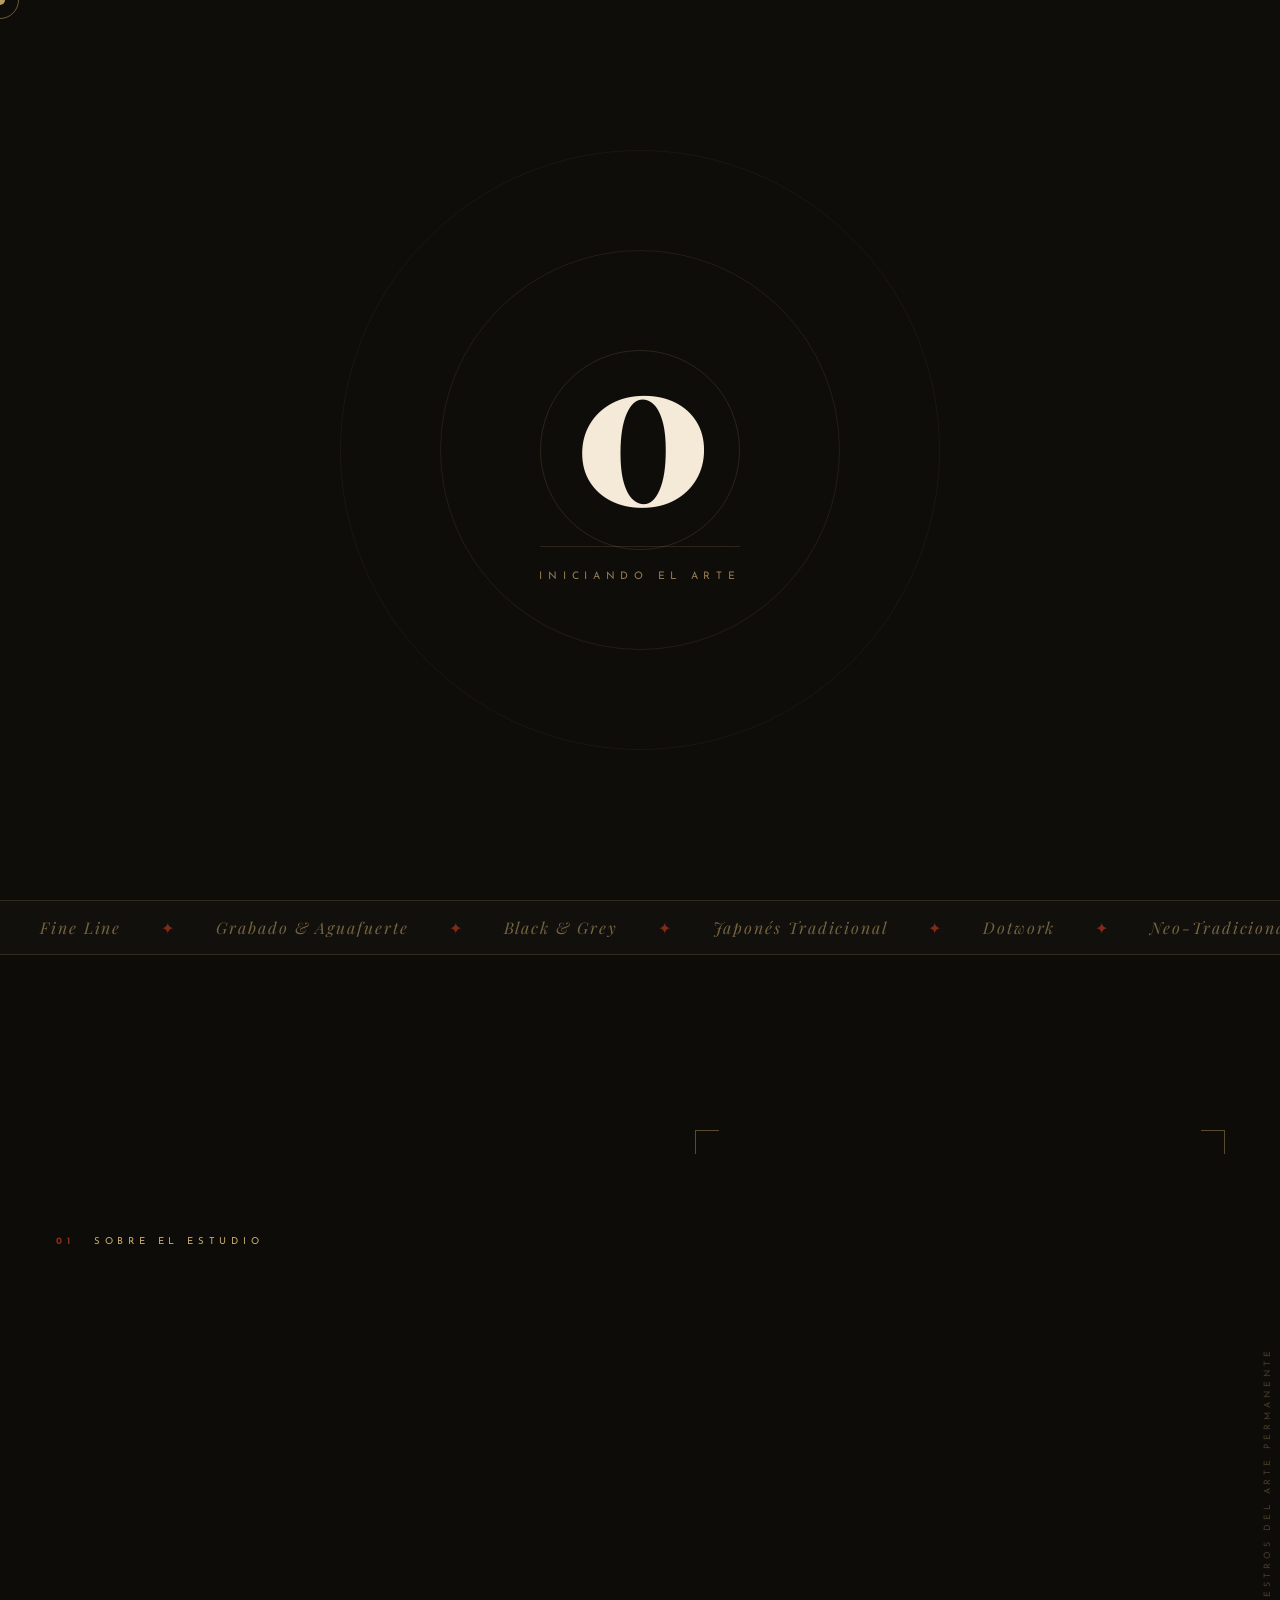
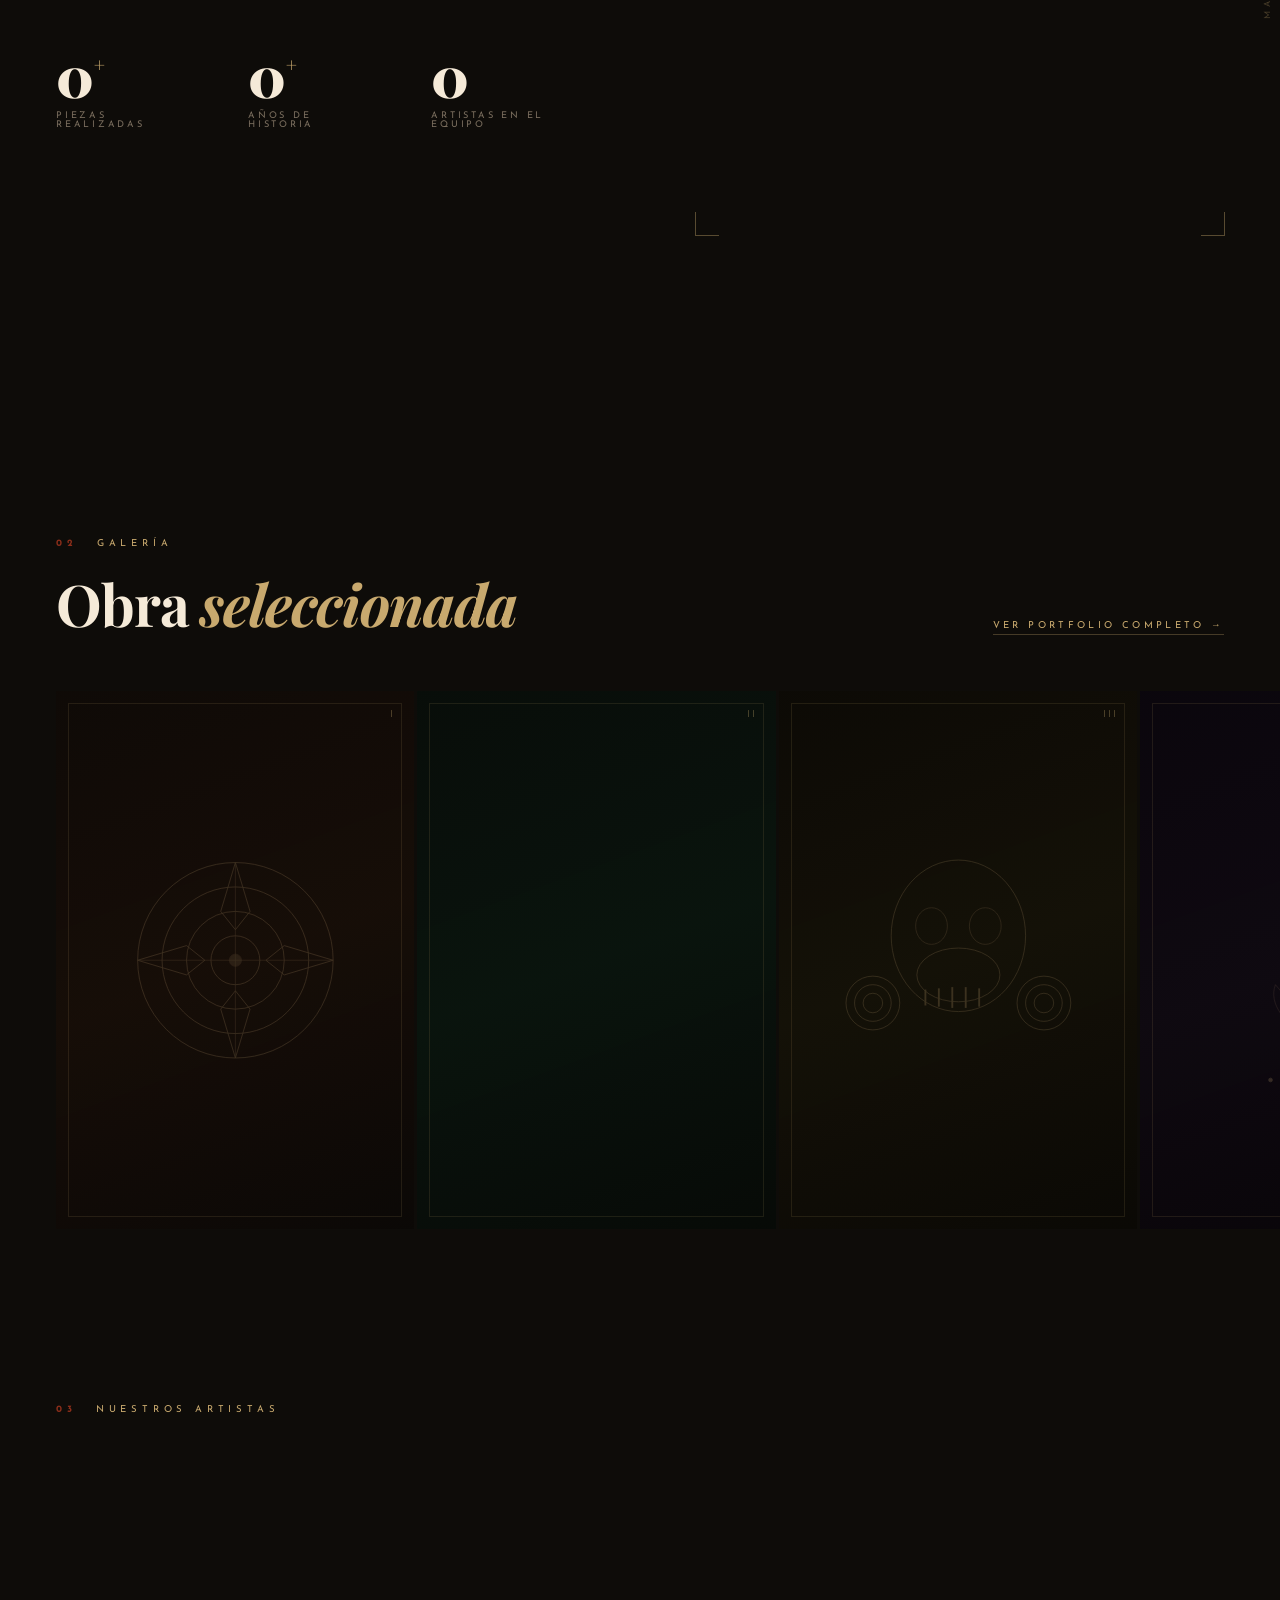
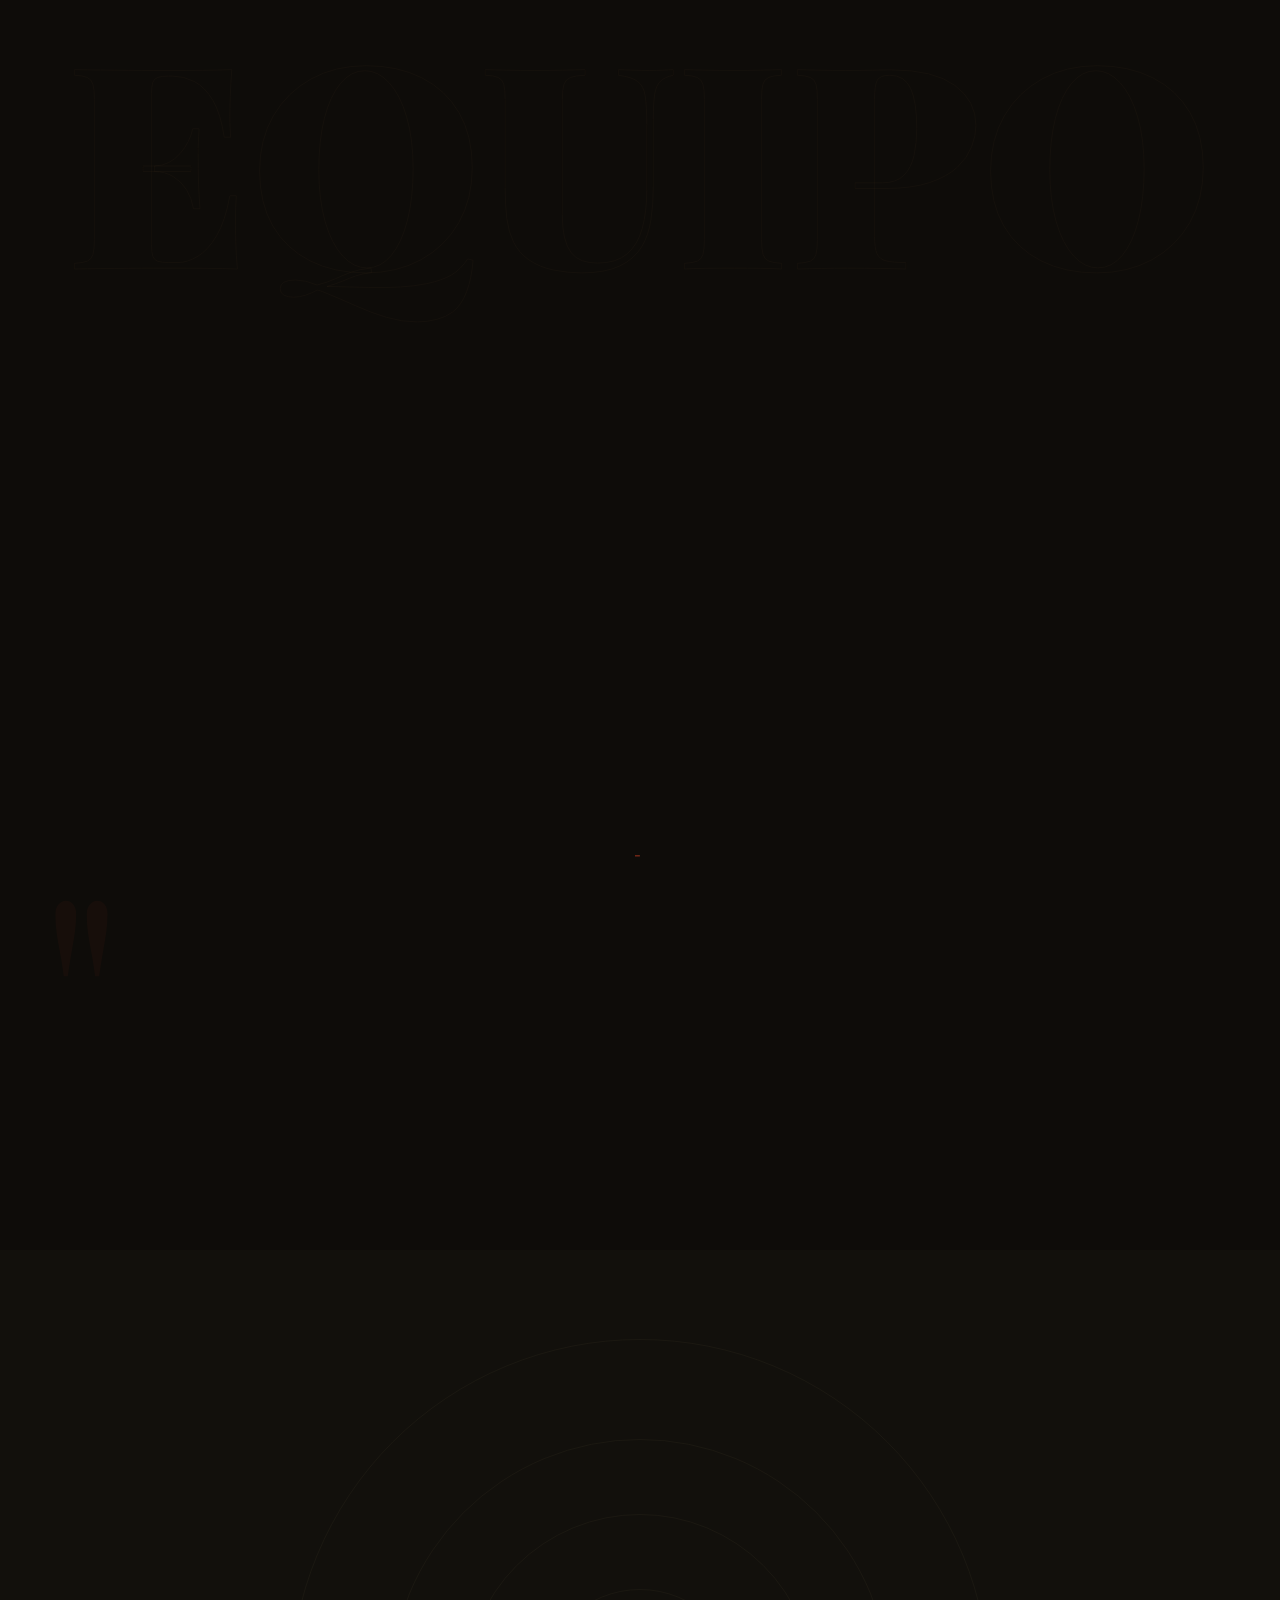
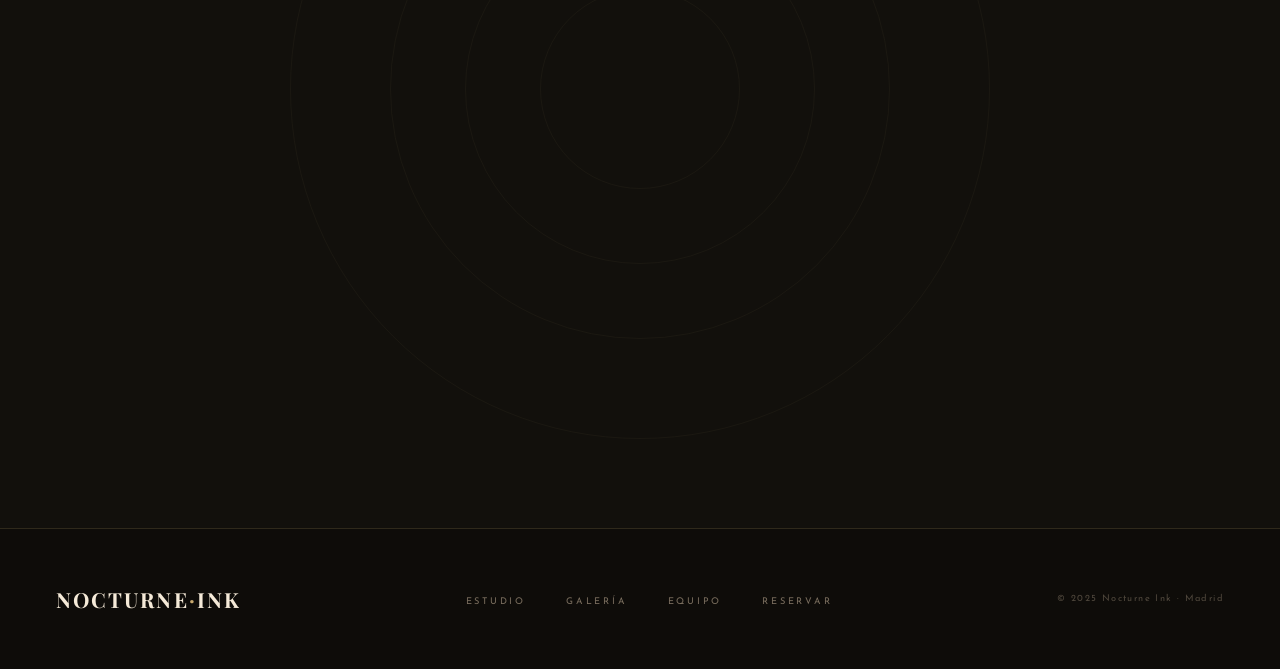
==== index.html @ 4983b2f2 "feat: tattoo studio landing page — vertical scroll, mobile app mode - Full-screen hero with parallax" ====
<!DOCTYPE html>
<html lang="es">
<head>
<meta charset="UTF-8">
<meta name="viewport" content="width=device-width, initial-scale=1.0, viewport-fit=cover">
<meta name="mobile-web-app-capable" content="yes">
<meta name="apple-mobile-web-app-capable" content="yes">
<meta name="apple-mobile-web-app-status-bar-style" content="black-translucent">
<meta name="theme-color" content="#0e0c09">
<title>NOCTURNE INK — Estudio de Tatuaje</title>
<link rel="preconnect" href="https://fonts.googleapis.com">
<link rel="preconnect" href="https://fonts.gstatic.com" crossorigin>
<link href="https://fonts.googleapis.com/css2?family=Playfair+Display:ital,wght@0,400;0,700;0,900;1,400;1,700&family=Old+Standard+TT:ital,wght@0,400;0,700;1,400&family=Josefin+Sans:wght@100;300;400&display=swap" rel="stylesheet">

<style>
:root {
  --ink:   #0e0c09;
  --aged:  #f5ead8;
  --sepia: #c8a96e;
  --rust:  #8b2e1a;
  --dark:  #1c1711;
  --dim:   #7a6e5e;
  --line:  rgba(200,169,110,.18);
  --hi:    rgba(200,169,110,.45);
}

*, *::before, *::after { margin:0; padding:0; box-sizing:border-box; }
html { scroll-behavior: smooth; }

body {
  background: var(--ink);
  color: var(--aged);
  font-family: 'Old Standard TT', serif;
  overflow-x: hidden;
  cursor: none;
}

/* ── GRAIN ── */
body::after {
  content:''; position:fixed; inset:0;
  background-image:url("data:image/svg+xml,%3Csvg viewBox='0 0 512 512' xmlns='http://www.w3.org/2000/svg'%3E%3Cfilter id='g'%3E%3CfeTurbulence type='fractalNoise' baseFrequency='0.75' numOctaves='4' stitchTiles='stitch'/%3E%3CfeColorMatrix type='saturate' values='0'/%3E%3C/filter%3E%3Crect width='100%25' height='100%25' filter='url(%23g)' opacity='1'/%3E%3C/svg%3E");
  opacity:.045; pointer-events:none; z-index:9500; mix-blend-mode:overlay;
}

/* ── CURSOR ── */
#cur {
  position:fixed; width:10px; height:10px; border-radius:50%;
  background:var(--sepia); pointer-events:none; z-index:9999;
  transform:translate(-50%,-50%); mix-blend-mode:difference;
}
#cur-ring {
  position:fixed; width:38px; height:38px;
  border:1px solid rgba(200,169,110,.5); border-radius:50%;
  pointer-events:none; z-index:9998; transform:translate(-50%,-50%);
}

/* ── LOADER ── */
#loader {
  position:fixed; inset:0; z-index:8000; background:var(--ink);
  display:flex; flex-direction:column; align-items:center; justify-content:center; gap:1.5rem;
}
.ld-ornament {
  position:absolute; border-radius:50%; border:1px solid rgba(200,169,110,.06);
  top:50%; left:50%; transform:translate(-50%,-50%);
}
.ld-ornament:nth-child(1){ width:600px; height:600px; }
.ld-ornament:nth-child(2){ width:400px; height:400px; border-color:rgba(200,169,110,.1); }
.ld-ornament:nth-child(3){ width:200px; height:200px; border-color:rgba(200,169,110,.15); }
.ld-num {
  font-family:'Playfair Display',serif;
  font-size:clamp(6rem,16vw,13rem); font-weight:900; color:var(--aged);
  line-height:1; position:relative; z-index:2; letter-spacing:-.03em;
}
.ld-bar-wrap { width:200px; height:1px; background:rgba(200,169,110,.15); position:relative; overflow:hidden; }
.ld-bar { position:absolute; left:0; top:0; height:100%; width:0; background:var(--sepia); }
.ld-label {
  font-family:'Josefin Sans',sans-serif; font-size:.65rem;
  letter-spacing:.55em; text-transform:uppercase; color:var(--sepia); opacity:.7;
}

/* ── TOP NAV ── */
nav {
  position:fixed; top:0; left:0; right:0; z-index:700;
  padding:2rem 3.5rem;
  display:flex; align-items:center; justify-content:space-between;
  opacity:0;
  transition: background .4s, backdrop-filter .4s;
}
nav.scrolled {
  background: rgba(10,8,6,.85);
  backdrop-filter: blur(20px);
  -webkit-backdrop-filter: blur(20px);
}
nav::after {
  content:''; position:absolute; bottom:0; left:3.5rem; right:3.5rem;
  height:1px; background:var(--line);
}
.nav-logo {
  font-family:'Playfair Display',serif; font-size:1.2rem; font-weight:700;
  letter-spacing:.18em; color:var(--aged); text-decoration:none; cursor:none;
}
.nav-logo span { color:var(--sepia); }
.nav-links { display:flex; gap:3rem; list-style:none; }
.nav-links a {
  font-family:'Josefin Sans',sans-serif; font-size:.62rem; letter-spacing:.38em;
  text-transform:uppercase; color:var(--aged); text-decoration:none; opacity:.55;
  transition:opacity .3s; position:relative; cursor:none;
}
.nav-links a::after {
  content:''; position:absolute; bottom:-4px; left:0; width:0; height:1px;
  background:var(--sepia); transition:width .35s cubic-bezier(.19,1,.22,1);
}
.nav-links a:hover { opacity:1; }
.nav-links a:hover::after { width:100%; }
.nav-book {
  font-family:'Josefin Sans',sans-serif; font-size:.62rem; letter-spacing:.3em;
  text-transform:uppercase; padding:.6rem 1.6rem; border:1px solid var(--hi);
  color:var(--aged); text-decoration:none; transition:background .3s, color .3s; cursor:none;
}
.nav-book:hover { background:var(--sepia); color:var(--ink); }

/* ── HERO ── */
#hero {
  height:100vh; min-height:680px;
  display:flex; flex-direction:column; justify-content:flex-end;
  padding:0 3.5rem 5rem;
  position:relative; overflow:hidden;
}
.hero-photo {
  position:absolute; inset:0; width:100%; height:100%;
  object-fit:cover; object-position:center;
  filter:grayscale(50%) brightness(.38) sepia(20%);
  z-index:0;
  transform:scale(1.08);
}
.hero-vignette {
  position:absolute; inset:0; z-index:1;
  background:radial-gradient(ellipse 90% 90% at 50% 50%, transparent 20%, rgba(14,12,9,.88) 100%);
}
.hero-engraving {
  position:absolute; right:0; top:0; width:62vw; height:100%;
  opacity:0; transform-origin:center; z-index:2;
}
.hero-badge-row {
  position:absolute; top:2.5rem; right:3.5rem;
  display:flex; gap:1rem; align-items:center; opacity:0; z-index:3;
}
.hb {
  font-family:'Josefin Sans',sans-serif; font-size:.55rem; letter-spacing:.3em;
  text-transform:uppercase; color:var(--sepia); padding:.5rem 1rem; border:1px solid var(--line);
}
.hero-content { position:relative; z-index:3; }
.hero-eyebrow {
  font-family:'Josefin Sans',sans-serif; font-size:.62rem; letter-spacing:.55em;
  text-transform:uppercase; color:var(--sepia); margin-bottom:1.8rem;
  display:flex; align-items:center; gap:1.5rem; opacity:0;
}
.hero-eyebrow::before { content:''; width:50px; height:1px; background:var(--sepia); flex-shrink:0; }
.hero-title {
  font-family:'Playfair Display',serif;
  font-size:clamp(4.5rem,13vw,14rem); font-weight:900;
  line-height:.88; letter-spacing:-.025em; overflow:hidden;
}
.hero-title .tline { overflow:hidden; display:block; }
.hero-title .tword { display:inline-block; transform:translateY(115%); }
.hero-title em { font-style:italic; color:transparent; -webkit-text-stroke:1.5px var(--sepia); }
.hero-footer {
  margin-top:2.5rem; display:flex; align-items:flex-end;
  justify-content:space-between; opacity:0;
}
.hero-desc {
  font-size:clamp(.85rem,1.1vw,.95rem); line-height:1.85;
  color:var(--dim); max-width:400px; font-style:italic;
}
.hero-year {
  font-family:'Playfair Display',serif; font-size:clamp(5rem,8vw,8rem); font-weight:900;
  color:transparent; -webkit-text-stroke:1px rgba(200,169,110,.12); line-height:1;
}
.hero-scroll {
  display:flex; flex-direction:column; align-items:center; gap:.7rem;
  font-family:'Josefin Sans',sans-serif; font-size:.55rem; letter-spacing:.4em;
  text-transform:uppercase; color:var(--sepia); opacity:.6;
}
.scroll-needle {
  width:1px; height:55px;
  background:linear-gradient(to bottom, var(--sepia), transparent);
  animation:needle 2.5s ease-in-out infinite;
}
@keyframes needle { 0%,100%{opacity:.6;transform:scaleY(1)} 50%{opacity:.2;transform:scaleY(.4)} }

/* ── MARQUEE ── */
.marquee-wrap {
  overflow:hidden; border-top:1px solid var(--line); border-bottom:1px solid var(--line);
  padding:1rem 0; background:#12100c;
}
.marquee-track {
  display:flex; white-space:nowrap; width:max-content;
  animation:mq 30s linear infinite;
}
.marquee-track span {
  font-family:'Playfair Display',serif; font-size:1rem; font-style:italic;
  letter-spacing:.12em; padding:0 2.5rem; color:var(--sepia); opacity:.55;
}
.marquee-track .dot { color:var(--rust); opacity:.9; font-style:normal; padding:0; }
@keyframes mq { from{transform:translateX(0)} to{transform:translateX(-50%)} }

/* ── SECTION COMMONS ── */
.s-tag {
  font-family:'Josefin Sans',sans-serif; font-size:.6rem; letter-spacing:.5em;
  text-transform:uppercase; color:var(--sepia); margin-bottom:1.5rem;
  display:flex; align-items:center; gap:1.2rem;
}
.s-tag::before { content:attr(data-n); color:var(--rust); font-weight:700; }
.s-heading {
  font-family:'Playfair Display',serif;
  font-size:clamp(2.2rem,4.5vw,4rem); font-weight:700; line-height:1.1; letter-spacing:-.02em;
}
.s-heading em { font-style:italic; color:var(--sepia); }

/* ── ABOUT ── */
#about {
  padding:11rem 3.5rem;
  display:grid; grid-template-columns:1fr 1fr; gap:7rem; align-items:center;
  max-width:1380px; margin:0 auto;
}
.about-body { font-size:.95rem; line-height:2; color:var(--dim); margin-bottom:2rem; }
.stats-row { display:flex; gap:4rem; margin-top:3rem; }
.stat-n {
  font-family:'Playfair Display',serif; font-size:3.5rem; font-weight:900; line-height:1; color:var(--aged);
}
.stat-n sup { font-size:1.2rem; color:var(--sepia); vertical-align:top; margin-top:.5rem; display:inline-block; }
.stat-l {
  font-family:'Josefin Sans',sans-serif; font-size:.58rem; letter-spacing:.3em;
  text-transform:uppercase; color:var(--dim); margin-top:.5rem;
}
.about-img-col { position:relative; }
.about-frame {
  aspect-ratio:3/4; border:1px solid var(--line);
  position:relative; overflow:hidden; clip-path:inset(100% 0 0 0);
}
.about-frame-photo {
  position:absolute; inset:0; width:100%; height:100%;
  object-fit:cover; object-position:center top;
  filter:grayscale(25%) sepia(15%) brightness(.65); z-index:0;
}
.about-frame-inner {
  width:100%; height:100%;
  background:rgba(14,12,9,.32);
  display:flex; align-items:center; justify-content:center;
  transform:scale(1.15); position:relative; z-index:1;
}
.about-frame-inner svg { opacity:.48; }
.about-corner { position:absolute; width:24px; height:24px; border-color:var(--sepia); border-style:solid; opacity:.4; }
.about-corner.tl{top:-1px;left:-1px;border-width:1px 0 0 1px}
.about-corner.tr{top:-1px;right:-1px;border-width:1px 1px 0 0}
.about-corner.bl{bottom:-1px;left:-1px;border-width:0 0 1px 1px}
.about-corner.br{bottom:-1px;right:-1px;border-width:0 1px 1px 0}
.about-side-text {
  position:absolute; right:-3rem; top:50%;
  font-family:'Josefin Sans',sans-serif; font-size:.55rem; letter-spacing:.45em;
  text-transform:uppercase; color:var(--sepia); opacity:.3;
  writing-mode:vertical-lr; transform:translateY(-50%) rotate(180deg);
}

/* ── GALLERY ── */
#gallery-section { padding:8rem 0 0; }
.gallery-header { padding:0 3.5rem; margin-bottom:3.5rem; display:flex; align-items:flex-end; justify-content:space-between; }
.sh-cta {
  font-family:'Josefin Sans',sans-serif; font-size:.6rem; letter-spacing:.35em;
  text-transform:uppercase; color:var(--sepia); text-decoration:none;
  border-bottom:1px solid rgba(200,169,110,.3); padding-bottom:.25rem; cursor:none;
}
.gallery-drag-outer {
  overflow:hidden; position:relative;
  cursor:grab;
}
.gallery-drag-outer:active { cursor:grabbing; }
.gallery-drag-track {
  display:flex; gap:3px; user-select:none;
  will-change:transform;
}
.g-panel {
  flex-shrink:0;
  width:clamp(260px,28vw,420px); aspect-ratio:2/3;
  position:relative; overflow:hidden;
}
.g-panel:first-child { margin-left:3.5rem; }
.g-panel:last-child  { margin-right:3.5rem; }
.g-panel-photo {
  position:absolute; inset:0; width:100%; height:100%;
  object-fit:cover; filter:grayscale(30%) contrast(1.08) brightness(.8);
  z-index:0; transition:transform .9s cubic-bezier(.19,1,.22,1);
}
.g-panel:hover .g-panel-photo { transform:scale(1.06); }
.g-panel-bg { position:absolute; inset:0; z-index:1; opacity:.72; transition:opacity .4s; }
.g-panel:hover .g-panel-bg { opacity:.55; }
.g-panel-border { position:absolute; inset:12px; border:1px solid rgba(200,169,110,.12); pointer-events:none; z-index:3; }
.g-panel-art { position:absolute; inset:0; display:flex; align-items:center; justify-content:center; z-index:2; opacity:.35; mix-blend-mode:screen; }
.g-panel-info {
  position:absolute; bottom:0; left:0; right:0; padding:2rem;
  background:linear-gradient(to top,rgba(14,12,9,.95),transparent);
  z-index:4; transform:translateY(20px); opacity:0;
  transition:opacity .4s, transform .5s cubic-bezier(.19,1,.22,1);
}
.g-panel:hover .g-panel-info { opacity:1; transform:translateY(0); }
.gp-style { font-family:'Josefin Sans',sans-serif; font-size:.55rem; letter-spacing:.4em; text-transform:uppercase; color:var(--sepia); margin-bottom:.4rem; }
.gp-name { font-family:'Playfair Display',serif; font-size:1.4rem; font-weight:400; font-style:italic; }
.g-panel-num { position:absolute; top:1.2rem; right:1.2rem; font-family:'Josefin Sans',sans-serif; font-size:.6rem; letter-spacing:.2em; color:rgba(200,169,110,.35); z-index:4; }

/* ── TEAM ── */
#team { padding:11rem 3.5rem; position:relative; overflow:hidden; }
.team-bg-text {
  position:absolute; font-family:'Playfair Display',serif; font-size:22vw; font-weight:900;
  color:transparent; -webkit-text-stroke:1px rgba(200,169,110,.03);
  top:50%; left:50%; transform:translate(-50%,-50%); white-space:nowrap; pointer-events:none;
}
.team-header { display:flex; align-items:flex-end; justify-content:space-between; margin-bottom:5rem; }
.team-grid { display:grid; grid-template-columns:repeat(3,1fr); gap:2px; max-width:1200px; margin:0 auto; }
.artist-card { position:relative; overflow:hidden; opacity:0; transform:translateY(50px); }
.artist-card-inner { aspect-ratio:3/4; background:#12100c; position:relative; overflow:hidden; }
.artist-photo { width:100%; height:100%; display:flex; align-items:center; justify-content:center; position:relative; }
.artist-photo-img {
  position:absolute; inset:0; width:100%; height:100%;
  object-fit:cover; object-position:top center;
  filter:grayscale(22%) sepia(10%) brightness(.72); z-index:0;
  transition:transform .8s cubic-bezier(.19,1,.22,1);
}
.artist-card:hover .artist-photo-img { transform:scale(1.05); }
.artist-photo svg { position:relative; z-index:1; opacity:.26; }
.artist-scratch {
  position:absolute; inset:0;
  background:repeating-linear-gradient(-55deg,transparent,transparent 2px,rgba(200,169,110,.015) 2px,rgba(200,169,110,.015) 3px);
  opacity:0; transition:opacity .4s; z-index:2;
}
.artist-card:hover .artist-scratch { opacity:1; }
.artist-overlay {
  position:absolute; bottom:0; left:0; right:0;
  padding:2.5rem 2rem;
  background:linear-gradient(to top,rgba(14,12,9,.97) 0%,rgba(14,12,9,.7) 50%,transparent 100%);
  z-index:3; transform:translateY(60%); transition:transform .55s cubic-bezier(.19,1,.22,1);
}
.artist-card:hover .artist-overlay { transform:translateY(0); }
.artist-role { font-family:'Josefin Sans',sans-serif; font-size:.55rem; letter-spacing:.45em; text-transform:uppercase; color:var(--sepia); margin-bottom:.6rem; }
.artist-name { font-family:'Playfair Display',serif; font-size:1.6rem; font-weight:700; line-height:1.1; margin-bottom:1rem; }
.artist-styles { font-family:'Old Standard TT',serif; font-size:.8rem; font-style:italic; color:var(--dim); line-height:1.6; margin-bottom:1.2rem; }
.artist-link {
  font-family:'Josefin Sans',sans-serif; font-size:.6rem; letter-spacing:.35em;
  text-transform:uppercase; color:var(--sepia); text-decoration:none;
  border-bottom:1px solid rgba(200,169,110,.3); padding-bottom:.2rem; display:inline-block; cursor:none;
}
.artist-link:hover { border-color:var(--sepia); }
.artist-num { position:absolute; top:1.2rem; left:1.5rem; font-family:'Josefin Sans',sans-serif; font-size:.55rem; letter-spacing:.35em; color:rgba(200,169,110,.3); z-index:4; }
.artist-badge { position:absolute; top:1rem; right:1.2rem; width:50px; height:50px; border:1px solid rgba(200,169,110,.2); border-radius:50%; display:flex; align-items:center; justify-content:center; z-index:4; }
.artist-badge-inner { font-family:'Josefin Sans',sans-serif; font-size:.42rem; letter-spacing:.15em; text-align:center; text-transform:uppercase; color:rgba(200,169,110,.5); line-height:1.4; }

/* ── QUOTE ── */
#quote { padding:11rem 3.5rem; text-align:center; position:relative; overflow:hidden; }
.q-mark { font-family:'Playfair Display',serif; font-size:18rem; line-height:0; color:var(--rust); opacity:.07; position:absolute; top:55%; left:3%; pointer-events:none; }
.q-text { font-family:'Playfair Display',serif; font-size:clamp(1.5rem,3vw,2.8rem); font-weight:400; font-style:italic; line-height:1.5; max-width:860px; margin:3rem auto 2.5rem; color:var(--aged); opacity:0; }
.q-text em { color:var(--sepia); font-style:normal; }
.q-author { font-family:'Josefin Sans',sans-serif; font-size:.65rem; letter-spacing:.45em; text-transform:uppercase; color:var(--dim); opacity:0; }

/* ── CTA ── */
#cta { background:#12100c; padding:11rem 3.5rem; text-align:center; position:relative; overflow:hidden; }
.cta-rings div { position:absolute; border-radius:50%; border:1px solid rgba(200,169,110,.05); top:50%; left:50%; transform:translate(-50%,-50%); }
.cta-title { font-family:'Playfair Display',serif; font-size:clamp(4rem,11vw,11rem); font-weight:900; line-height:.88; letter-spacing:-.03em; position:relative; z-index:2; opacity:0; }
.cta-title em { font-style:italic; color:transparent; -webkit-text-stroke:1.5px var(--sepia); }
.cta-sub { font-family:'Old Standard TT',serif; font-size:1rem; font-style:italic; color:var(--dim); margin:2rem 0 3.5rem; position:relative; z-index:2; opacity:0; }
.btn-vintage {
  display:inline-flex; align-items:center; gap:2rem; padding:1.1rem 3rem;
  border:1px solid var(--hi); font-family:'Josefin Sans',sans-serif; font-size:.68rem;
  letter-spacing:.4em; text-transform:uppercase; color:var(--aged); text-decoration:none;
  position:relative; z-index:2; opacity:0; overflow:hidden; cursor:none;
}
.btn-vintage::before {
  content:''; position:absolute; inset:0; background:var(--sepia);
  transform:translateX(-101%); transition:transform .5s cubic-bezier(.19,1,.22,1); z-index:-1;
}
.btn-vintage:hover { color:var(--ink); border-color:var(--sepia); }
.btn-vintage:hover::before { transform:translateX(0); }

/* ── FOOTER ── */
footer {
  padding:3.5rem; border-top:1px solid var(--line);
  display:flex; align-items:center; justify-content:space-between; flex-wrap:wrap; gap:1.5rem;
}
.f-logo { font-family:'Playfair Display',serif; font-size:1.3rem; font-weight:700; color:var(--aged); letter-spacing:.1em; }
.f-logo span { color:var(--sepia); }
.f-links { display:flex; gap:2.5rem; list-style:none; }
.f-links a { font-family:'Josefin Sans',sans-serif; font-size:.58rem; letter-spacing:.3em; text-transform:uppercase; color:var(--dim); text-decoration:none; transition:color .3s; cursor:none; }
.f-links a:hover { color:var(--sepia); }
.f-copy { font-family:'Josefin Sans',sans-serif; font-size:.58rem; letter-spacing:.15em; color:var(--dim); opacity:.6; }

/* reveal util */
.rv { opacity:0; transform:translateY(40px); }

/* ── POINTER: coarse = touch → hide custom cursor ── */
@media (pointer: coarse) {
  #cur, #cur-ring { display:none !important; }
  body, * { cursor:auto !important; }
}

/* ── BOTTOM NAV ── */
#bottom-nav {
  display:none;
  position:fixed; bottom:0; left:0; right:0; z-index:900;
  background:rgba(8,7,5,.93);
  backdrop-filter:blur(28px); -webkit-backdrop-filter:blur(28px);
  border-top:1px solid rgba(200,169,110,.12);
  padding:.55rem 0 env(safe-area-inset-bottom, .55rem);
  justify-content:space-around; align-items:stretch;
}
.bnav-item {
  display:flex; flex-direction:column; align-items:center; justify-content:center;
  gap:.3rem; flex:1; background:none; border:none;
  color:rgba(200,169,110,.28); font-family:'Josefin Sans',sans-serif;
  font-size:.44rem; letter-spacing:.22em; text-transform:uppercase;
  padding:.45rem .5rem; position:relative; transition:color .25s; cursor:pointer;
}
.bnav-item::after {
  content:''; position:absolute; top:0; left:50%;
  transform:translateX(-50%) scaleX(0);
  width:24px; height:1px; background:var(--sepia);
  transition:transform .35s cubic-bezier(.19,1,.22,1);
}
.bnav-item.active { color:var(--sepia); }
.bnav-item.active::after { transform:translateX(-50%) scaleX(1); }
.bnav-item svg { transition:transform .35s cubic-bezier(.34,1.56,.64,1), opacity .25s; opacity:.55; }
.bnav-item.active svg { transform:scale(1.18) translateY(-1px); opacity:1; }

/* ── MOBILE ── */
@media (max-width:768px) {
  nav { display:none; }
  #bottom-nav { display:flex; }

  #hero { padding:0 1.5rem calc(80px + env(safe-area-inset-bottom,0px)); min-height:100svh; }
  .hero-title { font-size:clamp(3.6rem,17vw,7rem); }
  .hero-footer { flex-direction:column; align-items:flex-start; gap:1.2rem; }
  .hero-year { display:none; }
  .hero-badge-row { top:1.4rem; right:1.5rem; }

  #about { grid-template-columns:1fr; padding:7rem 1.5rem 5rem; gap:3rem; }
  .about-img-col { display:none; }
  .stats-row { gap:2rem; flex-wrap:wrap; }

  .gallery-header { padding:0 1.5rem; flex-direction:column; align-items:flex-start; gap:1rem; }
  .g-panel:first-child { margin-left:1.5rem; }
  .g-panel:last-child  { margin-right:1.5rem; }
  .g-panel { width:clamp(200px,72vw,320px); }

  #team { padding:7rem 1.2rem 5rem; }
  .team-header { flex-direction:column; align-items:flex-start; gap:.8rem; margin-bottom:3rem; }
  .team-header > p { display:none; }
  .team-bg-text { display:none; }
  .team-grid { grid-template-columns:1fr 1fr; gap:3px; }
  .artist-card-inner { aspect-ratio:3/4; }
  .artist-name { font-size:1.2rem; }
  .artist-styles { display:none; }

  #quote { padding:6rem 1.5rem; }
  #cta { padding:7rem 1.5rem calc(100px + env(safe-area-inset-bottom,0px)); }
  .cta-title { font-size:clamp(3rem,16vw,7rem); }
  footer { display:none; }
}

@media (max-width:480px) {
  .team-grid { grid-template-columns:1fr; }
  .artist-styles { display:block; font-size:.75rem; }
}
@media (max-width:900px) and (min-width:769px) {
  #about { grid-template-columns:1fr; padding:8rem 2rem; }
  .about-img-col { display:none; }
  .team-grid { grid-template-columns:1fr 1fr; }
}
</style>
</head>
<body>

<div id="cur"></div>
<div id="cur-ring"></div>

<!-- LOADER -->
<div id="loader">
  <div class="ld-ornament"></div>
  <div class="ld-ornament"></div>
  <div class="ld-ornament"></div>
  <div class="ld-num" id="ld-n">0</div>
  <div class="ld-bar-wrap"><div class="ld-bar" id="ld-b"></div></div>
  <div class="ld-label">Iniciando el arte</div>
</div>

<!-- TOP NAV -->
<nav id="top-nav">
  <a href="#hero" class="nav-logo" id="nav-logo">NOCTURNE<span>·</span>INK</a>
  <ul class="nav-links">
    <li><a href="#about">Estudio</a></li>
    <li><a href="#gallery-section">Galería</a></li>
    <li><a href="#team">Equipo</a></li>
  </ul>
  <a href="#cta" class="nav-book">Reservar cita</a>
</nav>

<!-- ══ HERO ══ -->
<section id="hero">
  <img class="hero-photo" src="https://images.unsplash.com/photo-1598371955297-9bd25a3b9b2a?auto=format&fit=crop&w=1600&q=80" alt="" onerror="this.style.display='none'">
  <div class="hero-vignette"></div>

  <svg class="hero-engraving" viewBox="0 0 700 900" fill="none" preserveAspectRatio="xMidYMid slice">
    <defs>
      <radialGradient id="hg" cx="50%" cy="45%" r="55%">
        <stop offset="0%" stop-color="#1e0f08" stop-opacity="1"/>
        <stop offset="100%" stop-color="#0e0c09" stop-opacity="0"/>
      </radialGradient>
      <filter id="haze"><feGaussianBlur stdDeviation="3"/></filter>
    </defs>
    <rect width="700" height="900" fill="url(#hg)"/>
    <g stroke="#c8a96e" fill="none" opacity=".18">
      <circle cx="350" cy="440" r="220"/><circle cx="350" cy="440" r="180"/>
      <circle cx="350" cy="440" r="140"/><circle cx="350" cy="440" r="80"/><circle cx="350" cy="440" r="30"/>
      <line x1="350" y1="220" x2="350" y2="660" stroke-width=".8"/>
      <line x1="130" y1="440" x2="570" y2="440" stroke-width=".8"/>
      <line x1="194" y1="284" x2="506" y2="596" stroke-width=".5"/>
      <line x1="506" y1="284" x2="194" y2="596" stroke-width=".5"/>
      <polygon points="350,220 360,260 350,280 340,260" opacity=".7"/>
      <polygon points="350,660 360,620 350,600 340,620" opacity=".7"/>
      <polygon points="130,440 170,430 190,440 170,450" opacity=".7"/>
      <polygon points="570,440 530,430 510,440 530,450" opacity=".7"/>
    </g>
    <g stroke="#c8a96e" fill="none" opacity=".22" stroke-width=".7">
      <ellipse cx="350" cy="430" rx="55" ry="70"/>
      <path d="M295 400 C240 370 180 390 150 370 C200 395 250 390 295 415"/>
      <path d="M405 400 C460 370 520 390 550 370 C500 395 450 390 405 415"/>
      <path d="M295 415 L220 400 M295 415 L210 415"/><path d="M405 415 L480 400 M405 415 L490 415"/>
      <ellipse cx="350" cy="360" rx="28" ry="32"/>
      <path d="M335 370 L315 380 L332 376Z"/>
      <circle cx="340" cy="358" r="5"/><circle cx="340" cy="358" r="2" fill="#c8a96e" opacity=".4"/>
      <path d="M280 560 C310 550 350 555 380 555 C370 570 330 572 280 560Z"/>
      <path d="M280 555 C310 565 350 568 380 555 C370 540 330 538 280 555Z"/>
    </g>
    <rect x="30" y="30" width="640" height="840" stroke="#c8a96e" stroke-width=".4" opacity=".08"/>
    <ellipse cx="350" cy="440" rx="150" ry="180" fill="rgba(139,46,26,.06)" filter="url(#haze)"/>
  </svg>

  <div class="hero-badge-row">
    <div class="hb" id="hero-badge">Madrid · España</div>
    <div class="hb">Est. 1985</div>
  </div>

  <div class="hero-content">
    <div class="hero-eyebrow" id="hero-eyebrow">Estudio de tatuaje · Arte permanente</div>
    <h1 class="hero-title">
      <span class="tline"><span class="tword">LA</span>&thinsp;<span class="tword"><em>TINTA</em></span></span>
      <span class="tline"><span class="tword">NO</span>&thinsp;<span class="tword">MIENTE</span></span>
    </h1>
    <div class="hero-footer">
      <p class="hero-desc">Llevamos décadas grabando historias en piel. Arte que respira, líneas que perduran. Cada pieza, irrepetible.</p>
      <div class="hero-year">1985</div>
      <div class="hero-scroll">
        <span>Descender</span>
        <div class="scroll-needle"></div>
      </div>
    </div>
  </div>
</section>

<!-- MARQUEE -->
<div class="marquee-wrap" id="marquee-wrap">
  <div class="marquee-track">
    <span>Fine Line</span><span class="dot">✦</span>
    <span>Grabado &amp; Aguafuerte</span><span class="dot">✦</span>
    <span>Black &amp; Grey</span><span class="dot">✦</span>
    <span>Japonés Tradicional</span><span class="dot">✦</span>
    <span>Dotwork</span><span class="dot">✦</span>
    <span>Neo-Tradicional</span><span class="dot">✦</span>
    <span>Geométrico</span><span class="dot">✦</span>
    <span>Realismo</span><span class="dot">✦</span>
    <span>Fine Line</span><span class="dot">✦</span>
    <span>Grabado &amp; Aguafuerte</span><span class="dot">✦</span>
    <span>Black &amp; Grey</span><span class="dot">✦</span>
    <span>Japonés Tradicional</span><span class="dot">✦</span>
    <span>Dotwork</span><span class="dot">✦</span>
    <span>Neo-Tradicional</span><span class="dot">✦</span>
    <span>Geométrico</span><span class="dot">✦</span>
    <span>Realismo</span><span class="dot">✦</span>
  </div>
</div>

<!-- ══ ABOUT ══ -->
<section id="about">
  <div class="about-left">
    <div class="s-tag" data-n="01">Sobre el estudio</div>
    <h2 class="s-heading rv">Arte que <em>trasciende</em><br>el tiempo</h2>
    <br>
    <p class="about-body rv">Nacimos de una obsesión: crear tatuajes que no sean moda sino declaración. Arte gráfico, técnica de grabado antiguo y sensibilidad contemporánea fundidos en una sola aguja.</p>
    <p class="about-body rv">Cada cliente llega con una historia. Nosotros la convertimos en línea, sombra y textura. Piezas que se convierten en reliquias personales.</p>
    <div class="stats-row">
      <div><div class="stat-n"><span id="s1">0</span><sup>+</sup></div><div class="stat-l">Piezas realizadas</div></div>
      <div><div class="stat-n"><span id="s2">0</span><sup>+</sup></div><div class="stat-l">Años de historia</div></div>
      <div><div class="stat-n"><span id="s3">0</span></div><div class="stat-l">Artistas en el equipo</div></div>
    </div>
  </div>
  <div class="about-img-col">
    <div class="about-frame" id="about-frame">
      <img class="about-frame-photo" src="https://images.unsplash.com/photo-1598371955297-9bd25a3b9b2a?auto=format&fit=crop&w=600&q=80" alt="" onerror="this.style.display='none'">
      <div class="about-frame-inner">
        <svg viewBox="0 0 280 380" width="78%" fill="none">
          <defs>
            <radialGradient id="stg" cx="50%" cy="40%" r="55%">
              <stop offset="0%" stop-color="#2a160a"/><stop offset="100%" stop-color="#0e0c09"/>
            </radialGradient>
          </defs>
          <rect width="280" height="380" fill="url(#stg)"/>
          <g stroke="#c8a96e" fill="none" opacity=".45" stroke-width=".7">
            <ellipse cx="140" cy="160" rx="70" ry="85"/>
            <path d="M108 140 C116 132 132 132 138 140 C132 148 116 148 108 140Z"/>
            <circle cx="123" cy="140" r="10"/><circle cx="123" cy="140" r="5" fill="#c8a96e" opacity=".3"/>
            <path d="M142 140 C150 132 166 132 172 140 C166 148 150 148 142 140Z"/>
            <circle cx="157" cy="140" r="10"/><circle cx="157" cy="140" r="5" fill="#c8a96e" opacity=".3"/>
            <path d="M140 155 C136 168 131 176 126 178 C134 182 146 182 154 178 C149 176 144 168 140 155Z"/>
            <path d="M120 200 C130 194 150 194 160 200"/>
            <path d="M120 200 C130 207 150 207 160 200"/>
            <path d="M70 130 C85 85 105 65 140 60 C175 65 195 85 210 130" stroke-width="1.2"/>
            <path d="M70 230 C65 260 68 290 75 310" stroke-width="1"/>
            <path d="M100 240 C118 248 162 248 180 240 L175 220 L140 230 L105 220Z"/>
            <rect x="8" y="8" width="264" height="364" stroke-width=".4" opacity=".2"/>
            <text x="20" y="376" font-family="'Josefin Sans'" font-size="7" letter-spacing="3" fill="#c8a96e" opacity=".3" id="about-svg-name">NOCTURNE INK · EST. 1985</text>
          </g>
        </svg>
      </div>
    </div>
    <div class="about-corner tl"></div><div class="about-corner tr"></div>
    <div class="about-corner bl"></div><div class="about-corner br"></div>
    <div class="about-side-text">Maestros del arte permanente</div>
  </div>
</section>

<!-- ══ GALLERY ══ -->
<section id="gallery-section">
  <div class="gallery-header">
    <div>
      <div class="s-tag" data-n="02">Galería</div>
      <h2 class="s-heading">Obra <em>seleccionada</em></h2>
    </div>
    <a href="#" class="sh-cta">Ver portfolio completo →</a>
  </div>

  <div class="gallery-drag-outer" id="gallery-outer">
    <div class="gallery-drag-track" id="gallery-track">

      <div class="g-panel">
        <img class="g-panel-photo" src="https://images.unsplash.com/photo-1562907550-096d3bf9b25c?auto=format&fit=crop&w=600&q=80" alt="" onerror="this.style.display='none'">
        <div class="g-panel-bg" style="background:linear-gradient(160deg,rgba(16,10,6,.85),rgba(30,15,8,.8),rgba(10,7,5,.85))"></div>
        <div class="g-panel-border"></div>
        <div class="g-panel-art">
          <svg viewBox="0 0 220 300" width="75%" fill="none">
            <g stroke="#c8a96e" stroke-width=".65" opacity=".65" fill="none">
              <circle cx="110" cy="150" r="80"/><circle cx="110" cy="150" r="60"/>
              <circle cx="110" cy="150" r="40"/><circle cx="110" cy="150" r="20"/>
              <line x1="30" y1="150" x2="190" y2="150" stroke-width=".4"/>
              <line x1="110" y1="70" x2="110" y2="230" stroke-width=".4"/>
              <polygon points="110,70 122,110 110,125 98,110"/>
              <polygon points="110,230 122,190 110,175 98,190"/>
              <polygon points="30,150 70,138 85,150 70,162"/>
              <polygon points="190,150 150,138 135,150 150,162"/>
              <circle cx="110" cy="150" r="5" fill="#c8a96e" opacity=".5"/>
            </g>
          </svg>
        </div>
        <div class="g-panel-info"><div class="gp-style">Geometría Sagrada</div><div class="gp-name">Brújula Eterna</div></div>
        <div class="g-panel-num">I</div>
      </div>

      <div class="g-panel">
        <img class="g-panel-photo" src="https://images.unsplash.com/photo-1565058379802-bbe93b2f703a?auto=format&fit=crop&w=600&q=80" alt="" onerror="this.style.display='none'">
        <div class="g-panel-bg" style="background:linear-gradient(160deg,rgba(5,15,10,.85),rgba(8,26,18,.8),rgba(3,10,6,.85))"></div>
        <div class="g-panel-border"></div>
        <div class="g-panel-art">
          <svg viewBox="0 0 220 300" width="75%" fill="none">
            <g stroke="#c8a96e" stroke-width=".65" opacity=".62" fill="none">
              <path d="M20 190 C55 168 90 208 125 190 C160 172 195 212 220 190" stroke-width="2"/>
              <path d="M20 205 C55 183 90 223 125 205 C160 187 195 227 220 205" stroke-width="1.4"/>
              <ellipse cx="110" cy="115" rx="32" ry="52" transform="rotate(-15 110 115)"/>
              <circle cx="55" cy="70" r="5" fill="rgba(139,46,26,.5)" stroke="none"/>
              <circle cx="64" cy="60" r="4" fill="rgba(139,46,26,.4)" stroke="none"/>
              <circle cx="48" cy="60" r="4.5" fill="rgba(139,46,26,.38)" stroke="none"/>
              <circle cx="175" cy="80" r="5" fill="rgba(139,46,26,.45)" stroke="none"/>
            </g>
          </svg>
        </div>
        <div class="g-panel-info"><div class="gp-style">Japonés Tradicional</div><div class="gp-name">Koi &amp; Sakura</div></div>
        <div class="g-panel-num">II</div>
      </div>

      <div class="g-panel">
        <img class="g-panel-photo" src="https://images.unsplash.com/photo-1542382257-80dedb977b9f?auto=format&fit=crop&w=600&q=80" alt="" onerror="this.style.display='none'">
        <div class="g-panel-bg" style="background:linear-gradient(160deg,rgba(12,10,4,.85),rgba(26,21,8,.8),rgba(9,8,3,.85))"></div>
        <div class="g-panel-border"></div>
        <div class="g-panel-art">
          <svg viewBox="0 0 220 300" width="75%" fill="none">
            <g stroke="#c8a96e" stroke-width=".65" opacity=".62" fill="none">
              <ellipse cx="110" cy="130" rx="55" ry="62"/>
              <ellipse cx="110" cy="162" rx="34" ry="22"/>
              <ellipse cx="88" cy="122" rx="13" ry="15" stroke-width=".5"/>
              <ellipse cx="132" cy="122" rx="13" ry="15" stroke-width=".5"/>
              <line x1="83" y1="174" x2="83" y2="187" stroke-width="1.5"/>
              <line x1="94" y1="173" x2="94" y2="188" stroke-width="1.5"/>
              <line x1="105" y1="172" x2="105" y2="189" stroke-width="1.5"/>
              <line x1="116" y1="172" x2="116" y2="189" stroke-width="1.5"/>
              <line x1="127" y1="173" x2="127" y2="188" stroke-width="1.5"/>
              <circle cx="40" cy="185" r="22"/><circle cx="40" cy="185" r="15"/><circle cx="40" cy="185" r="8"/>
              <circle cx="180" cy="185" r="22"/><circle cx="180" cy="185" r="15"/><circle cx="180" cy="185" r="8"/>
            </g>
          </svg>
        </div>
        <div class="g-panel-info"><div class="gp-style">Neo-Tradicional</div><div class="gp-name">Memento Mori</div></div>
        <div class="g-panel-num">III</div>
      </div>

      <div class="g-panel">
        <img class="g-panel-photo" src="https://images.unsplash.com/photo-1487088678257-3a541e6e3922?auto=format&fit=crop&w=600&q=80" alt="" onerror="this.style.display='none'">
        <div class="g-panel-bg" style="background:linear-gradient(160deg,rgba(9,4,16,.85),rgba(17,8,24,.8),rgba(5,2,8,.85))"></div>
        <div class="g-panel-border"></div>
        <div class="g-panel-art">
          <svg viewBox="0 0 220 300" width="75%" fill="none">
            <g stroke="#c8a96e" stroke-width=".65" opacity=".62" fill="none">
              <path d="M110 270 C108 235 112 200 105 165 C98 130 90 102 98 70" stroke-width="1.2"/>
              <path d="M105 215 C82 203 68 186 74 170 C88 187 103 200 105 215Z" opacity=".6"/>
              <path d="M108 172 C134 160 150 142 144 126 C128 142 112 157 108 172Z" opacity=".6"/>
              <circle cx="98" cy="64" r="17"/><circle cx="98" cy="64" r="10"/>
              <circle cx="98" cy="64" r="4" fill="rgba(200,169,110,.3)"/>
              <circle cx="70" cy="248" r="1.5" fill="#c8a96e"/><circle cx="80" cy="260" r="1" fill="#c8a96e"/>
            </g>
          </svg>
        </div>
        <div class="g-panel-info"><div class="gp-style">Botánico Fine Line</div><div class="gp-name">Jardín Nocturno</div></div>
        <div class="g-panel-num">IV</div>
      </div>

      <div class="g-panel">
        <img class="g-panel-photo" src="https://images.unsplash.com/photo-1547624643-3bf761b09502?auto=format&fit=crop&w=600&q=80" alt="" onerror="this.style.display='none'">
        <div class="g-panel-bg" style="background:linear-gradient(160deg,rgba(9,4,16,.85),rgba(20,9,26,.8),rgba(6,3,8,.85))"></div>
        <div class="g-panel-border"></div>
        <div class="g-panel-art">
          <svg viewBox="0 0 220 300" width="75%" fill="none">
            <g stroke="#c8a96e" stroke-width=".65" opacity=".62" fill="none">
              <polygon points="110,48 168,168 52,168" stroke-width="1.2"/>
              <polygon points="110,68 155,155 65,155" opacity=".5"/>
              <path d="M80 98 L63 56 L98 90Z" stroke-width="1"/>
              <path d="M140 98 L157 56 L122 90Z" stroke-width="1"/>
              <path d="M100 143 C106 136 114 136 120 143" stroke-width="1.2"/>
              <path d="M110 22 C120 27 124 40 116 48 C108 40 103 27 110 22Z" opacity=".6"/>
            </g>
          </svg>
        </div>
        <div class="g-panel-info"><div class="gp-style">Blackwork</div><div class="gp-name">Espíritu Lupino</div></div>
        <div class="g-panel-num">V</div>
      </div>

      <div class="g-panel">
        <img class="g-panel-photo" src="https://images.unsplash.com/photo-1611501275019-9b5cda994e8d?auto=format&fit=crop&w=600&q=80" alt="" onerror="this.style.display='none'">
        <div class="g-panel-bg" style="background:linear-gradient(160deg,rgba(10,8,6,.85),rgba(20,14,10,.8),rgba(8,6,4,.85))"></div>
        <div class="g-panel-border"></div>
        <div class="g-panel-art">
          <svg viewBox="0 0 220 300" width="75%" fill="none">
            <g stroke="#c8a96e" stroke-width=".65" opacity=".62" fill="none">
              <line x1="110" y1="28" x2="110" y2="220" stroke-width="2"/>
              <path d="M98 220 L110 252 L122 220Z" fill="rgba(200,169,110,.3)"/>
              <path d="M99 46 L110 28 L121 46" stroke-width="1.5"/>
              <line x1="94" y1="86" x2="126" y2="86" stroke-width="1"/>
              <path d="M110 95 C130 105 138 125 128 140 C118 155 100 152 95 168 C90 184 100 198 110 200" stroke-width="1.4"/>
              <ellipse cx="110" cy="90" rx="10" ry="12"/>
              <circle cx="65" cy="245" r="20"/><circle cx="65" cy="245" r="13"/><circle cx="65" cy="245" r="7"/>
              <circle cx="155" cy="245" r="20"/><circle cx="155" cy="245" r="13"/><circle cx="155" cy="245" r="7"/>
            </g>
          </svg>
        </div>
        <div class="g-panel-info"><div class="gp-style">Neo-Tradicional</div><div class="gp-name">Daga &amp; Serpiente</div></div>
        <div class="g-panel-num">VI</div>
      </div>

    </div>
  </div>
</section>

<!-- ══ TEAM ══ -->
<section id="team">
  <div class="team-bg-text">EQUIPO</div>
  <div class="team-header">
    <div>
      <div class="s-tag" data-n="03">Nuestros artistas</div>
      <h2 class="s-heading rv">El <em>alma</em> del estudio</h2>
    </div>
    <p style="max-width:300px;font-size:.88rem;line-height:1.8;color:var(--dim);font-style:italic;" class="rv">
      Tres maestros del arte permanente, tres universos visuales distintos.
    </p>
  </div>
  <div class="team-grid" style="max-width:1200px;margin:0 auto;">

    <div class="artist-card">
      <div class="artist-num">I / III</div>
      <div class="artist-badge"><div class="artist-badge-inner">Fine<br>Line</div></div>
      <div class="artist-card-inner">
        <div class="artist-photo">
          <img class="artist-photo-img" src="https://images.unsplash.com/photo-1598371955297-9bd25a3b9b2a?auto=format&fit=crop&w=400&q=80" alt="" onerror="this.style.display='none'">
          <svg viewBox="0 0 300 420" width="85%" fill="none">
            <defs><radialGradient id="ag1" cx="50%" cy="40%" r="55%"><stop offset="0%" stop-color="#2a150a"/><stop offset="100%" stop-color="#0e0c09"/></radialGradient></defs>
            <rect width="300" height="420" fill="url(#ag1)"/>
            <g stroke="#c8a96e" fill="none" opacity=".42" stroke-width=".7">
              <ellipse cx="150" cy="165" rx="72" ry="88"/>
              <path d="M110 130 C118 118 140 116 148 128 C140 140 118 140 110 130Z"/>
              <circle cx="129" cy="130" r="11"/><circle cx="129" cy="130" r="5" fill="#c8a96e" opacity=".3"/>
              <path d="M152 130 C160 118 182 116 190 128 C182 140 160 140 152 130Z"/>
              <circle cx="171" cy="130" r="11"/><circle cx="171" cy="130" r="5" fill="#c8a96e" opacity=".3"/>
              <path d="M128 195 C138 188 162 188 172 195"/><path d="M128 195 C138 203 162 203 172 195"/>
              <path d="M78 140 C92 90 115 68 150 62 C185 68 208 90 222 140" stroke-width="1.2"/>
              <circle cx="95" cy="330" r="20"/><circle cx="95" cy="330" r="13"/><circle cx="95" cy="330" r="6" fill="rgba(200,169,110,.25)"/>
              <rect x="10" y="10" width="280" height="400" stroke-width=".4" opacity=".15"/>
            </g>
          </svg>
        </div>
        <div class="artist-scratch"></div>
        <div class="artist-overlay">
          <div class="artist-role">Artista principal · Fundadora</div>
          <div class="artist-name">Elena Voss</div>
          <div class="artist-styles">Fine Line · Botánico · Retratos · Geometría</div>
          <a href="#" class="artist-link">Ver portfolio →</a>
        </div>
      </div>
    </div>

    <div class="artist-card">
      <div class="artist-num">II / III</div>
      <div class="artist-badge"><div class="artist-badge-inner">Black<br>&amp;Grey</div></div>
      <div class="artist-card-inner">
        <div class="artist-photo">
          <img class="artist-photo-img" src="https://images.unsplash.com/photo-1507003211169-0a1dd7228f2d?auto=format&fit=crop&w=400&q=80" alt="" onerror="this.style.display='none'">
          <svg viewBox="0 0 300 420" width="85%" fill="none">
            <defs><radialGradient id="ag2" cx="50%" cy="40%" r="55%"><stop offset="0%" stop-color="#0e1e28"/><stop offset="100%" stop-color="#0e0c09"/></radialGradient></defs>
            <rect width="300" height="420" fill="url(#ag2)"/>
            <g stroke="#c8a96e" fill="none" opacity=".42" stroke-width=".7">
              <ellipse cx="150" cy="160" rx="78" ry="82"/>
              <path d="M112 128 C120 118 144 116 150 127 C144 138 120 140 112 128Z"/>
              <circle cx="131" cy="128" r="12"/><circle cx="131" cy="128" r="5.5" fill="#c8a96e" opacity=".3"/>
              <path d="M150 128 C158 118 178 116 186 128 C178 140 158 138 150 128Z"/>
              <circle cx="168" cy="128" r="12"/><circle cx="168" cy="128" r="5.5" fill="#c8a96e" opacity=".3"/>
              <path d="M126 198 C136 191 164 191 174 198"/><path d="M126 198 C136 206 164 206 174 198"/>
              <path d="M72 140 C84 90 112 65 150 60 C188 65 216 90 228 140" stroke-width="1.4"/>
              <rect x="10" y="10" width="280" height="400" stroke-width=".4" opacity=".15"/>
            </g>
          </svg>
        </div>
        <div class="artist-scratch"></div>
        <div class="artist-overlay">
          <div class="artist-role">Artista sénior · Socio</div>
          <div class="artist-name">Marcos Ríos</div>
          <div class="artist-styles">Japanese · Black &amp; Grey · Neo-Trad · Blackwork</div>
          <a href="#" class="artist-link">Ver portfolio →</a>
        </div>
      </div>
    </div>

    <div class="artist-card">
      <div class="artist-num">III / III</div>
      <div class="artist-badge"><div class="artist-badge-inner">Dot<br>work</div></div>
      <div class="artist-card-inner">
        <div class="artist-photo">
          <img class="artist-photo-img" src="https://images.unsplash.com/photo-1531746020798-e6953c6e8e04?auto=format&fit=crop&w=400&q=80" alt="" onerror="this.style.display='none'">
          <svg viewBox="0 0 300 420" width="85%" fill="none">
            <defs><radialGradient id="ag3" cx="50%" cy="40%" r="55%"><stop offset="0%" stop-color="#1a1408"/><stop offset="100%" stop-color="#0e0c09"/></radialGradient></defs>
            <rect width="300" height="420" fill="url(#ag3)"/>
            <g stroke="#c8a96e" fill="none" opacity=".42" stroke-width=".7">
              <ellipse cx="150" cy="158" rx="68" ry="80"/>
              <path d="M112 128 C120 116 138 115 145 126 C138 137 120 138 112 128Z"/>
              <circle cx="128" cy="128" r="10"/><circle cx="128" cy="128" r="4.5" fill="#c8a96e" opacity=".3"/>
              <path d="M155 128 C163 116 178 116 185 126 C178 137 163 137 155 128Z"/>
              <circle cx="170" cy="128" r="10"/><circle cx="170" cy="128" r="4.5" fill="#c8a96e" opacity=".3"/>
              <path d="M124 193 C134 187 166 187 176 193"/><path d="M124 193 C134 200 166 200 176 193"/>
              <path d="M82 126 C92 82 115 62 150 56 C185 62 208 82 218 126" stroke-width="1.2"/>
              <circle cx="138" cy="230" r="1.2" fill="#c8a96e" opacity=".5"/>
              <circle cx="148" cy="235" r="1" fill="#c8a96e" opacity=".4"/>
              <circle cx="158" cy="232" r="1.2" fill="#c8a96e" opacity=".5"/>
              <circle cx="82" cy="298" r="14"/><circle cx="82" cy="298" r="9"/><circle cx="82" cy="298" r="4" fill="rgba(200,169,110,.25)"/>
              <rect x="10" y="10" width="280" height="400" stroke-width=".4" opacity=".15"/>
            </g>
          </svg>
        </div>
        <div class="artist-scratch"></div>
        <div class="artist-overlay">
          <div class="artist-role">Artista residente</div>
          <div class="artist-name">Sofía Naranjo</div>
          <div class="artist-styles">Dotwork · Mandala · Geometría · Acuarela</div>
          <a href="#" class="artist-link">Ver portfolio →</a>
        </div>
      </div>
    </div>

  </div>
</section>

<!-- ══ QUOTE ══ -->
<section id="quote">
  <div class="q-mark">"</div>
  <div class="s-tag" data-n="—" style="justify-content:center;margin-bottom:0;"></div>
  <p class="q-text">El tatuaje no es moda, es <em>memoria</em>. Una firma que el tiempo no puede borrar.</p>
  <p class="q-author">— Elena Voss, Fundadora</p>
</section>

<!-- ══ CTA ══ -->
<section id="cta">
  <div class="cta-rings">
    <div style="width:700px;height:700px;"></div>
    <div style="width:500px;height:500px;"></div>
    <div style="width:350px;height:350px;"></div>
    <div style="width:200px;height:200px;"></div>
  </div>
  <h2 class="cta-title">TU<br><em>HISTORIA</em><br>EN TINTA</h2>
  <p class="cta-sub">Una consulta sin compromiso. Tu historia merece el tatuaje que la cuenta.</p>
  <a href="#" class="btn-vintage">
    Reservar cita
    <svg width="24" height="1" viewBox="0 0 24 1"><line x1="0" y1=".5" x2="24" y2=".5" stroke="currentColor"/></svg>
  </a>
</section>

<!-- FOOTER -->
<footer>
  <div class="f-logo" id="footer-logo">NOCTURNE<span>·</span>INK</div>
  <ul class="f-links">
    <li><a href="#about">Estudio</a></li>
    <li><a href="#gallery-section">Galería</a></li>
    <li><a href="#team">Equipo</a></li>
    <li><a href="#cta">Reservar</a></li>
  </ul>
  <p class="f-copy" id="footer-copy">© 2025 Nocturne Ink · Madrid</p>
</footer>

<!-- BOTTOM NAV (mobile) -->
<nav id="bottom-nav">
  <button class="bnav-item active" data-href="#hero">
    <svg width="22" height="22" viewBox="0 0 22 22" fill="none">
      <circle cx="11" cy="11" r="3.2" stroke="currentColor" stroke-width="1.3"/>
      <line x1="11" y1="2" x2="11" y2="5.5" stroke="currentColor" stroke-width="1.2" stroke-linecap="round"/>
      <line x1="11" y1="16.5" x2="11" y2="20" stroke="currentColor" stroke-width="1.2" stroke-linecap="round"/>
      <line x1="2" y1="11" x2="5.5" y2="11" stroke="currentColor" stroke-width="1.2" stroke-linecap="round"/>
      <line x1="16.5" y1="11" x2="20" y2="11" stroke="currentColor" stroke-width="1.2" stroke-linecap="round"/>
      <line x1="4.5" y1="4.5" x2="7" y2="7" stroke="currentColor" stroke-width=".9" stroke-linecap="round" opacity=".5"/>
      <line x1="15" y1="15" x2="17.5" y2="17.5" stroke="currentColor" stroke-width=".9" stroke-linecap="round" opacity=".5"/>
      <line x1="17.5" y1="4.5" x2="15" y2="7" stroke="currentColor" stroke-width=".9" stroke-linecap="round" opacity=".5"/>
      <line x1="7" y1="15" x2="4.5" y2="17.5" stroke="currentColor" stroke-width=".9" stroke-linecap="round" opacity=".5"/>
    </svg>
    <span>Inicio</span>
  </button>
  <button class="bnav-item" data-href="#gallery-section">
    <svg width="22" height="22" viewBox="0 0 22 22" fill="none">
      <rect x="2" y="2" width="8" height="8" stroke="currentColor" stroke-width="1.2"/>
      <rect x="12" y="2" width="8" height="8" stroke="currentColor" stroke-width="1.2"/>
      <rect x="2" y="12" width="8" height="8" stroke="currentColor" stroke-width="1.2"/>
      <rect x="12" y="12" width="8" height="8" stroke="currentColor" stroke-width="1.2"/>
    </svg>
    <span>Galería</span>
  </button>
  <button class="bnav-item" data-href="#about">
    <svg width="22" height="22" viewBox="0 0 22 22" fill="none">
      <path d="M3 6h16M3 11h11M3 16h13" stroke="currentColor" stroke-width="1.3" stroke-linecap="round"/>
    </svg>
    <span>Estudio</span>
  </button>
  <button class="bnav-item" data-href="#team">
    <svg width="22" height="22" viewBox="0 0 22 22" fill="none">
      <circle cx="11" cy="7.5" r="3" stroke="currentColor" stroke-width="1.2"/>
      <circle cx="4.5" cy="9.5" r="2" stroke="currentColor" stroke-width="1" opacity=".55"/>
      <circle cx="17.5" cy="9.5" r="2" stroke="currentColor" stroke-width="1" opacity=".55"/>
      <path d="M4 19c0-3.3 3.1-6 7-6s7 2.7 7 6" stroke="currentColor" stroke-width="1.2" stroke-linecap="round"/>
      <path d="M1.5 19c0-2 1.3-3.5 3-4.2" stroke="currentColor" stroke-width=".95" stroke-linecap="round" opacity=".45"/>
      <path d="M20.5 19c0-2-1.3-3.5-3-4.2" stroke="currentColor" stroke-width=".95" stroke-linecap="round" opacity=".45"/>
    </svg>
    <span>Equipo</span>
  </button>
  <button class="bnav-item" data-href="#cta">
    <svg width="22" height="22" viewBox="0 0 22 22" fill="none">
      <rect x="2" y="4.5" width="18" height="15" rx="1.2" stroke="currentColor" stroke-width="1.2"/>
      <path d="M7 2.5v4M15 2.5v4" stroke="currentColor" stroke-width="1.2" stroke-linecap="round"/>
      <path d="M2 8.5h18" stroke="currentColor" stroke-width="1" opacity=".4"/>
      <circle cx="11" cy="14" r="1.8" fill="currentColor" opacity=".7"/>
    </svg>
    <span>Reservar</span>
  </button>
</nav>

<script src="https://cdnjs.cloudflare.com/ajax/libs/gsap/3.12.5/gsap.min.js"></script>
<script src="https://cdnjs.cloudflare.com/ajax/libs/gsap/3.12.5/ScrollTrigger.min.js"></script>
<script>
gsap.registerPlugin(ScrollTrigger);

/* ── SUBDOMAIN TITLE ── */
(function(){
  const host = window.location.hostname;
  const parts = host.split('.');
  if (parts.length > 2) {
    const name = parts[0].replace(/-/g,' ').toUpperCase();
    document.title = name + ' — Estudio de Tatuaje';
    ['nav-logo','footer-logo'].forEach(id => {
      const el = document.getElementById(id);
      if (el) el.innerHTML = name + '<span>·</span>STUDIO';
    });
    const ey = document.getElementById('hero-eyebrow');
    if (ey) ey.textContent = name + ' · Arte permanente';
    const bd = document.getElementById('hero-badge');
    if (bd) bd.textContent = name;
    const sv = document.getElementById('about-svg-name');
    if (sv) sv.textContent = name + ' · EST. 1985';
    const fc = document.getElementById('footer-copy');
    if (fc) fc.textContent = '© 2025 ' + name;
  }
})();

/* ── CURSOR ── */
const cur = document.getElementById('cur');
const ring = document.getElementById('cur-ring');
let mx=0,my=0,rx=0,ry=0;
document.addEventListener('mousemove', e => {
  mx=e.clientX; my=e.clientY;
  gsap.to(cur, {x:mx, y:my, duration:.06, ease:'none'});
});
(function loop(){ rx+=(mx-rx)*.1; ry+=(my-ry)*.1; gsap.set(ring,{x:rx,y:ry}); requestAnimationFrame(loop); })();
document.querySelectorAll('a,button').forEach(el => {
  el.addEventListener('mouseenter', ()=>gsap.to([cur,ring],{scale:2.2,duration:.3,ease:'power2.out'}));
  el.addEventListener('mouseleave', ()=>gsap.to([cur,ring],{scale:1,duration:.3,ease:'power2.inOut'}));
});

/* ── NAV SCROLL STATE ── */
const topNav = document.getElementById('top-nav');
window.addEventListener('scroll', () => {
  topNav.classList.toggle('scrolled', window.scrollY > 80);
}, { passive:true });

/* ── LOADER ── */
const ldN=document.getElementById('ld-n'), ldB=document.getElementById('ld-b');
const obj={v:0};
gsap.timeline()
  .to(obj,{v:100,duration:2.5,ease:'power1.inOut',
    onUpdate:()=>{ ldN.textContent=Math.round(obj.v); ldB.style.width=obj.v+'%'; }
  })
  .to('.ld-ornament',{scale:3,opacity:0,duration:.8,stagger:.1,ease:'power3.in'},'-=.3')
  .to('#loader',{clipPath:'inset(0 0 100% 0)',duration:1.1,ease:'power4.inOut'},'-=.2')
  .set('#loader',{display:'none'})
  .to('#top-nav',{opacity:1,duration:.8,ease:'power2.out'},'-=.4')
  .call(heroEntrance);

function heroEntrance() {
  gsap.set('.hero-photo',{scale:1.08});
  gsap.to('.hero-photo',{scale:1, duration:2.5, ease:'power2.out'});
  gsap.set('.hero-engraving',{opacity:0,scale:1.08});
  gsap.to('.hero-engraving',{opacity:1,scale:1,duration:2,ease:'power2.out'});
  gsap.to('.hero-eyebrow',{opacity:1,duration:.7,ease:'power2.out',delay:.4});
  gsap.to('.tword',{y:0,duration:1.4,stagger:.07,ease:'power4.out',delay:.5});
  gsap.to('.hero-footer',{opacity:1,duration:.9,ease:'power2.out',delay:1.2});
  gsap.to('.hero-badge-row',{opacity:1,y:0,duration:.7,ease:'power2.out',delay:1.4});
  gsap.set('.hero-badge-row',{y:-10});
}

/* ── HERO PARALLAX ── */
gsap.to('.hero-photo', {
  y: '18%', ease:'none',
  scrollTrigger:{trigger:'#hero', start:'top top', end:'bottom top', scrub:true}
});
gsap.to('.hero-engraving', {
  y:'-8%', ease:'none',
  scrollTrigger:{trigger:'#hero', start:'top top', end:'bottom top', scrub:true}
});

/* ── MARQUEE ── */
const mtrack = document.querySelector('.marquee-track');
const mwrap  = document.getElementById('marquee-wrap');
mwrap.addEventListener('mouseenter', ()=>{ mtrack.style.animationPlayState='paused'; });
mwrap.addEventListener('mouseleave', ()=>{ mtrack.style.animationPlayState='running'; });

/* ── ABOUT REVEAL ── */
gsap.to('#about-frame',{
  clipPath:'inset(0 0 0 0)', duration:1.5, ease:'power4.out',
  scrollTrigger:{trigger:'#about-frame', start:'top 78%'}
});
gsap.to('.about-frame-inner',{
  scale:1, duration:1.5, ease:'power4.out',
  scrollTrigger:{trigger:'#about-frame', start:'top 78%'}
});
gsap.to('.rv',{
  opacity:1, y:0, duration:1, stagger:.15, ease:'power3.out',
  scrollTrigger:{trigger:'#about', start:'top 70%'}
});
[{id:'s1',end:3200},{id:'s2',end:38},{id:'s3',end:3}].forEach(s => {
  const el=document.getElementById(s.id), o={v:0};
  gsap.to(o,{v:s.end, duration:2, ease:'power2.out',
    onUpdate:()=>{ el.textContent=Math.round(o.v).toLocaleString(); },
    scrollTrigger:{trigger:'.stats-row', start:'top 82%', once:true}
  });
});

/* ── GALLERY DRAG ── */
const outer = document.getElementById('gallery-outer');
const track = document.getElementById('gallery-track');
let isDragging=false, startX=0, scrollStart=0, vel=0, lastX=0, lastT=0;

outer.addEventListener('mousedown', e => {
  isDragging=true; startX=e.pageX; scrollStart=track._x||0;
  vel=0; lastX=e.pageX; lastT=Date.now();
  outer.style.cursor='grabbing';
});
window.addEventListener('mousemove', e => {
  if (!isDragging) return;
  const dx = e.pageX - startX;
  const now=Date.now(), dt=now-lastT;
  vel = dt > 0 ? (e.pageX-lastX)/dt*16 : 0;
  lastX=e.pageX; lastT=now;
  moveTrack(scrollStart + dx);
});
window.addEventListener('mouseup', ()=>{
  if (!isDragging) return;
  isDragging=false; outer.style.cursor='grab';
  /* momentum */
  let v=vel;
  const momentum=()=>{
    v*=.92;
    if(Math.abs(v)>0.5){ moveTrack((track._x||0)+v); requestAnimationFrame(momentum); }
  };
  requestAnimationFrame(momentum);
});
/* touch */
outer.addEventListener('touchstart', e=>{ startX=e.touches[0].pageX; scrollStart=track._x||0; vel=0; lastX=startX; lastT=Date.now(); }, {passive:true});
outer.addEventListener('touchmove', e=>{
  const dx=e.touches[0].pageX-startX;
  const now=Date.now(), dt=now-lastT;
  vel=dt>0?(e.touches[0].pageX-lastX)/dt*16:0;
  lastX=e.touches[0].pageX; lastT=now;
  moveTrack(scrollStart+dx);
}, {passive:true});
outer.addEventListener('touchend',()=>{
  let v=vel;
  const momentum=()=>{v*=.92; if(Math.abs(v)>0.5){moveTrack((track._x||0)+v);requestAnimationFrame(momentum);}};
  requestAnimationFrame(momentum);
});

function moveTrack(x) {
  const maxX = 0;
  const minX = -(track.scrollWidth - outer.offsetWidth);
  x = Math.max(minX - 60, Math.min(maxX + 60, x)); /* slight overscroll */
  track._x = x;
  gsap.set(track, {x});
}

/* gallery reveal on scroll */
gsap.from('.g-panel',{
  opacity:0, y:40, duration:.9, stagger:.08, ease:'power3.out',
  scrollTrigger:{trigger:'#gallery-section', start:'top 75%'}
});

/* ── TEAM REVEAL ── */
document.querySelectorAll('.artist-card').forEach((card,i) => {
  const inner=card.querySelector('.artist-card-inner');
  gsap.to(card,{opacity:1,y:0,duration:1,delay:i*.15,ease:'power3.out',
    scrollTrigger:{trigger:'.team-grid', start:'top 78%'}
  });
  gsap.fromTo(inner,
    {clipPath:'inset(100% 0 0 0)'},
    {clipPath:'inset(0% 0 0 0)',duration:1.3,delay:i*.15,ease:'power4.out',
      scrollTrigger:{trigger:'.team-grid', start:'top 78%'}
    }
  );
});

/* team bg parallax */
gsap.to('.team-bg-text',{
  y:'-12%', ease:'none',
  scrollTrigger:{trigger:'#team', start:'top bottom', end:'bottom top', scrub:true}
});

/* ── QUOTE ── */
gsap.set(['.q-text','.q-author'],{y:25});
gsap.to('.q-text',{opacity:1,y:0,duration:1.2,ease:'power3.out',scrollTrigger:{trigger:'.q-text',start:'top 80%'}});
gsap.to('.q-author',{opacity:1,y:0,duration:.9,ease:'power3.out',scrollTrigger:{trigger:'.q-author',start:'top 85%'}});

/* ── CTA ── */
gsap.set(['.cta-title','.cta-sub','.btn-vintage'],{y:50});
gsap.timeline({scrollTrigger:{trigger:'#cta',start:'top 70%'}})
  .to('.cta-title',{opacity:1,y:0,duration:1.1,ease:'power4.out'})
  .to('.cta-sub',{opacity:1,y:0,duration:.8,ease:'power3.out'},'-=.6')
  .to('.btn-vintage',{opacity:1,y:0,duration:.8,ease:'power3.out'},'-=.5');
gsap.to('.cta-rings div:nth-child(1)',{scale:1.15,opacity:.12,duration:3,ease:'sine.inOut',repeat:-1,yoyo:true,scrollTrigger:{trigger:'#cta',start:'top 80%'}});
gsap.to('.cta-rings div:nth-child(2)',{scale:1.08,opacity:.08,duration:4,ease:'sine.inOut',repeat:-1,yoyo:true,delay:.5,scrollTrigger:{trigger:'#cta',start:'top 80%'}});

/* ── MAGNETIC NAV ── */
document.querySelectorAll('.nav-links a,.btn-vintage,.nav-book').forEach(el=>{
  el.addEventListener('mousemove',e=>{
    const r=el.getBoundingClientRect();
    gsap.to(el,{x:(e.clientX-r.left-r.width/2)*.25,y:(e.clientY-r.top-r.height/2)*.25,duration:.3,ease:'power2.out'});
  });
  el.addEventListener('mouseleave',()=>gsap.to(el,{x:0,y:0,duration:.6,ease:'elastic.out(1,.5)'}));
});

/* ── BOTTOM NAV — scroll-based active state ── */
const sections = ['hero','gallery-section','about','team','cta'];
const bnavItems = document.querySelectorAll('.bnav-item');

const observer = new IntersectionObserver(entries => {
  entries.forEach(entry => {
    if (entry.isIntersecting) {
      const id = entry.target.id;
      const idx = sections.indexOf(id);
      if (idx !== -1) {
        bnavItems.forEach((el,i) => el.classList.toggle('active', i === idx));
      }
    }
  });
}, { threshold: 0.4 });

sections.forEach(id => {
  const el = document.getElementById(id);
  if (el) observer.observe(el);
});

bnavItems.forEach(btn => {
  btn.addEventListener('click', () => {
    const target = document.querySelector(btn.dataset.href);
    if (target) target.scrollIntoView({behavior:'smooth'});
  });
});

/* smooth scroll for all anchor links */
document.querySelectorAll('a[href^="#"]').forEach(a => {
  a.addEventListener('click', e => {
    const t = document.querySelector(a.getAttribute('href'));
    if (t) { e.preventDefault(); t.scrollIntoView({behavior:'smooth'}); }
  });
});
</script>
</body>
</html>
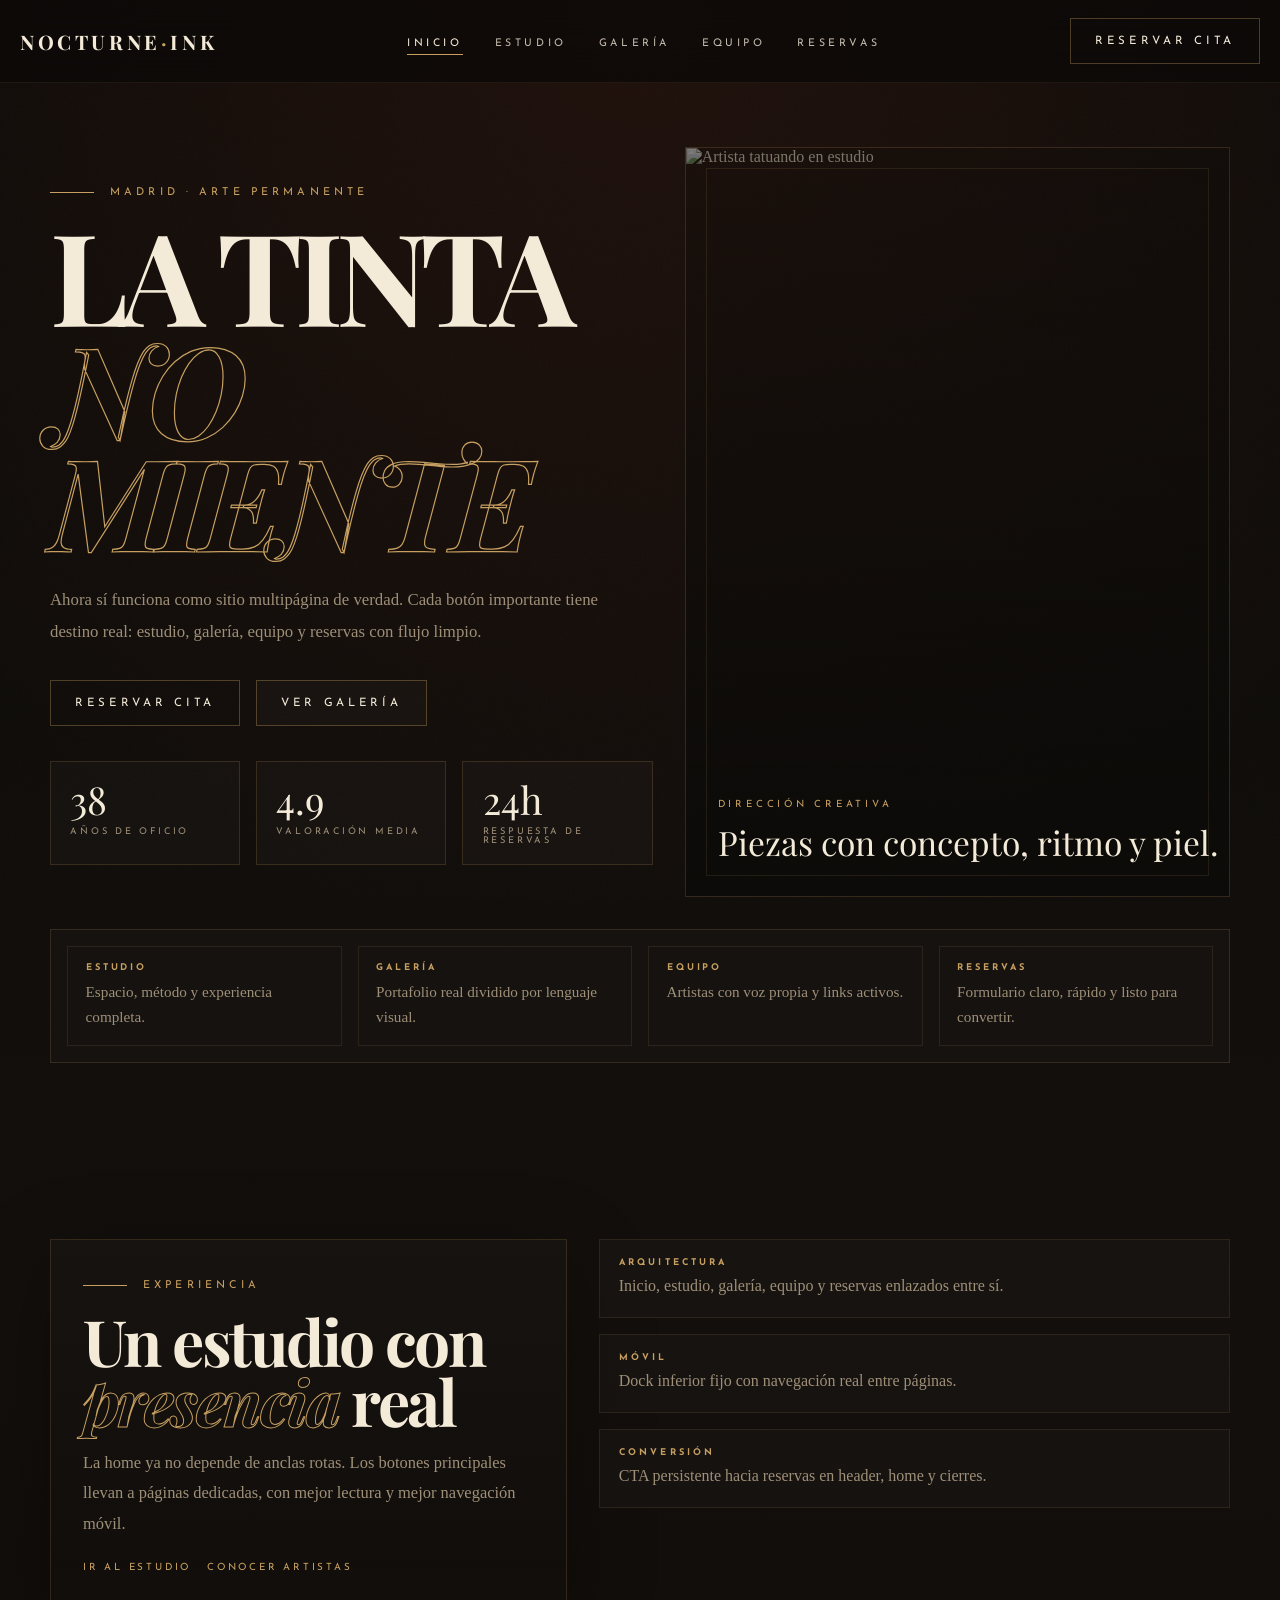
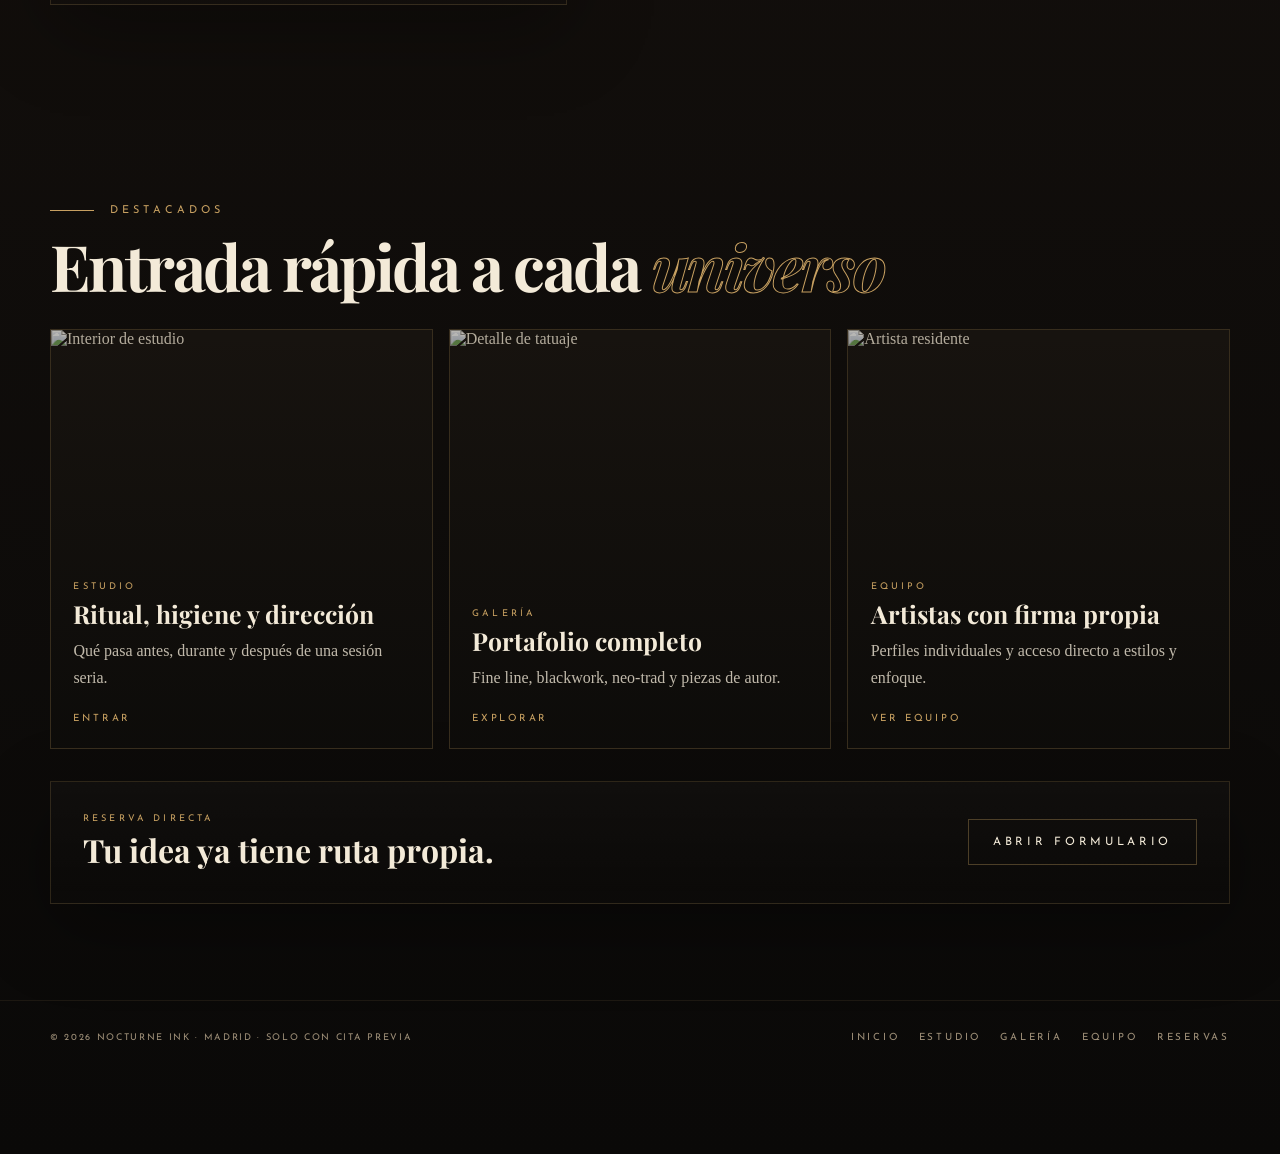
==== commit 4719208f: "Build multi-page tattoo studio site" ====
--- a/index.html
+++ b/index.html
@@ -1,1236 +1,71 @@
-<!DOCTYPE html>
+﻿<!DOCTYPE html>
 <html lang="es">
 <head>
 <meta charset="UTF-8">
 <meta name="viewport" content="width=device-width, initial-scale=1.0, viewport-fit=cover">
-<meta name="mobile-web-app-capable" content="yes">
-<meta name="apple-mobile-web-app-capable" content="yes">
-<meta name="apple-mobile-web-app-status-bar-style" content="black-translucent">
-<meta name="theme-color" content="#0e0c09">
-<title>NOCTURNE INK — Estudio de Tatuaje</title>
+<meta name="theme-color" content="#0c0b09">
 <link rel="preconnect" href="https://fonts.googleapis.com">
 <link rel="preconnect" href="https://fonts.gstatic.com" crossorigin>
-<link href="https://fonts.googleapis.com/css2?family=Playfair+Display:ital,wght@0,400;0,700;0,900;1,400;1,700&family=Old+Standard+TT:ital,wght@0,400;0,700;1,400&family=Josefin+Sans:wght@100;300;400&display=swap" rel="stylesheet">
-
-<style>
-:root {
-  --ink:   #0e0c09;
-  --aged:  #f5ead8;
-  --sepia: #c8a96e;
-  --rust:  #8b2e1a;
-  --dark:  #1c1711;
-  --dim:   #7a6e5e;
-  --line:  rgba(200,169,110,.18);
-  --hi:    rgba(200,169,110,.45);
-}
-
-*, *::before, *::after { margin:0; padding:0; box-sizing:border-box; }
-html { scroll-behavior: smooth; }
-
-body {
-  background: var(--ink);
-  color: var(--aged);
-  font-family: 'Old Standard TT', serif;
-  overflow-x: hidden;
-  cursor: none;
-}
-
-/* ── GRAIN ── */
-body::after {
-  content:''; position:fixed; inset:0;
-  background-image:url("data:image/svg+xml,%3Csvg viewBox='0 0 512 512' xmlns='http://www.w3.org/2000/svg'%3E%3Cfilter id='g'%3E%3CfeTurbulence type='fractalNoise' baseFrequency='0.75' numOctaves='4' stitchTiles='stitch'/%3E%3CfeColorMatrix type='saturate' values='0'/%3E%3C/filter%3E%3Crect width='100%25' height='100%25' filter='url(%23g)' opacity='1'/%3E%3C/svg%3E");
-  opacity:.045; pointer-events:none; z-index:9500; mix-blend-mode:overlay;
-}
-
-/* ── CURSOR ── */
-#cur {
-  position:fixed; width:10px; height:10px; border-radius:50%;
-  background:var(--sepia); pointer-events:none; z-index:9999;
-  transform:translate(-50%,-50%); mix-blend-mode:difference;
-}
-#cur-ring {
-  position:fixed; width:38px; height:38px;
-  border:1px solid rgba(200,169,110,.5); border-radius:50%;
-  pointer-events:none; z-index:9998; transform:translate(-50%,-50%);
-}
-
-/* ── LOADER ── */
-#loader {
-  position:fixed; inset:0; z-index:8000; background:var(--ink);
-  display:flex; flex-direction:column; align-items:center; justify-content:center; gap:1.5rem;
-}
-.ld-ornament {
-  position:absolute; border-radius:50%; border:1px solid rgba(200,169,110,.06);
-  top:50%; left:50%; transform:translate(-50%,-50%);
-}
-.ld-ornament:nth-child(1){ width:600px; height:600px; }
-.ld-ornament:nth-child(2){ width:400px; height:400px; border-color:rgba(200,169,110,.1); }
-.ld-ornament:nth-child(3){ width:200px; height:200px; border-color:rgba(200,169,110,.15); }
-.ld-num {
-  font-family:'Playfair Display',serif;
-  font-size:clamp(6rem,16vw,13rem); font-weight:900; color:var(--aged);
-  line-height:1; position:relative; z-index:2; letter-spacing:-.03em;
-}
-.ld-bar-wrap { width:200px; height:1px; background:rgba(200,169,110,.15); position:relative; overflow:hidden; }
-.ld-bar { position:absolute; left:0; top:0; height:100%; width:0; background:var(--sepia); }
-.ld-label {
-  font-family:'Josefin Sans',sans-serif; font-size:.65rem;
-  letter-spacing:.55em; text-transform:uppercase; color:var(--sepia); opacity:.7;
-}
-
-/* ── TOP NAV ── */
-nav {
-  position:fixed; top:0; left:0; right:0; z-index:700;
-  padding:2rem 3.5rem;
-  display:flex; align-items:center; justify-content:space-between;
-  opacity:0;
-  transition: background .4s, backdrop-filter .4s;
-}
-nav.scrolled {
-  background: rgba(10,8,6,.85);
-  backdrop-filter: blur(20px);
-  -webkit-backdrop-filter: blur(20px);
-}
-nav::after {
-  content:''; position:absolute; bottom:0; left:3.5rem; right:3.5rem;
-  height:1px; background:var(--line);
-}
-.nav-logo {
-  font-family:'Playfair Display',serif; font-size:1.2rem; font-weight:700;
-  letter-spacing:.18em; color:var(--aged); text-decoration:none; cursor:none;
-}
-.nav-logo span { color:var(--sepia); }
-.nav-links { display:flex; gap:3rem; list-style:none; }
-.nav-links a {
-  font-family:'Josefin Sans',sans-serif; font-size:.62rem; letter-spacing:.38em;
-  text-transform:uppercase; color:var(--aged); text-decoration:none; opacity:.55;
-  transition:opacity .3s; position:relative; cursor:none;
-}
-.nav-links a::after {
-  content:''; position:absolute; bottom:-4px; left:0; width:0; height:1px;
-  background:var(--sepia); transition:width .35s cubic-bezier(.19,1,.22,1);
-}
-.nav-links a:hover { opacity:1; }
-.nav-links a:hover::after { width:100%; }
-.nav-book {
-  font-family:'Josefin Sans',sans-serif; font-size:.62rem; letter-spacing:.3em;
-  text-transform:uppercase; padding:.6rem 1.6rem; border:1px solid var(--hi);
-  color:var(--aged); text-decoration:none; transition:background .3s, color .3s; cursor:none;
-}
-.nav-book:hover { background:var(--sepia); color:var(--ink); }
-
-/* ── HERO ── */
-#hero {
-  height:100vh; min-height:680px;
-  display:flex; flex-direction:column; justify-content:flex-end;
-  padding:0 3.5rem 5rem;
-  position:relative; overflow:hidden;
-}
-.hero-photo {
-  position:absolute; inset:0; width:100%; height:100%;
-  object-fit:cover; object-position:center;
-  filter:grayscale(50%) brightness(.38) sepia(20%);
-  z-index:0;
-  transform:scale(1.08);
-}
-.hero-vignette {
-  position:absolute; inset:0; z-index:1;
-  background:radial-gradient(ellipse 90% 90% at 50% 50%, transparent 20%, rgba(14,12,9,.88) 100%);
-}
-.hero-engraving {
-  position:absolute; right:0; top:0; width:62vw; height:100%;
-  opacity:0; transform-origin:center; z-index:2;
-}
-.hero-badge-row {
-  position:absolute; top:2.5rem; right:3.5rem;
-  display:flex; gap:1rem; align-items:center; opacity:0; z-index:3;
-}
-.hb {
-  font-family:'Josefin Sans',sans-serif; font-size:.55rem; letter-spacing:.3em;
-  text-transform:uppercase; color:var(--sepia); padding:.5rem 1rem; border:1px solid var(--line);
-}
-.hero-content { position:relative; z-index:3; }
-.hero-eyebrow {
-  font-family:'Josefin Sans',sans-serif; font-size:.62rem; letter-spacing:.55em;
-  text-transform:uppercase; color:var(--sepia); margin-bottom:1.8rem;
-  display:flex; align-items:center; gap:1.5rem; opacity:0;
-}
-.hero-eyebrow::before { content:''; width:50px; height:1px; background:var(--sepia); flex-shrink:0; }
-.hero-title {
-  font-family:'Playfair Display',serif;
-  font-size:clamp(4.5rem,13vw,14rem); font-weight:900;
-  line-height:.88; letter-spacing:-.025em; overflow:hidden;
-}
-.hero-title .tline { overflow:hidden; display:block; }
-.hero-title .tword { display:inline-block; transform:translateY(115%); }
-.hero-title em { font-style:italic; color:transparent; -webkit-text-stroke:1.5px var(--sepia); }
-.hero-footer {
-  margin-top:2.5rem; display:flex; align-items:flex-end;
-  justify-content:space-between; opacity:0;
-}
-.hero-desc {
-  font-size:clamp(.85rem,1.1vw,.95rem); line-height:1.85;
-  color:var(--dim); max-width:400px; font-style:italic;
-}
-.hero-year {
-  font-family:'Playfair Display',serif; font-size:clamp(5rem,8vw,8rem); font-weight:900;
-  color:transparent; -webkit-text-stroke:1px rgba(200,169,110,.12); line-height:1;
-}
-.hero-scroll {
-  display:flex; flex-direction:column; align-items:center; gap:.7rem;
-  font-family:'Josefin Sans',sans-serif; font-size:.55rem; letter-spacing:.4em;
-  text-transform:uppercase; color:var(--sepia); opacity:.6;
-}
-.scroll-needle {
-  width:1px; height:55px;
-  background:linear-gradient(to bottom, var(--sepia), transparent);
-  animation:needle 2.5s ease-in-out infinite;
-}
-@keyframes needle { 0%,100%{opacity:.6;transform:scaleY(1)} 50%{opacity:.2;transform:scaleY(.4)} }
-
-/* ── MARQUEE ── */
-.marquee-wrap {
-  overflow:hidden; border-top:1px solid var(--line); border-bottom:1px solid var(--line);
-  padding:1rem 0; background:#12100c;
-}
-.marquee-track {
-  display:flex; white-space:nowrap; width:max-content;
-  animation:mq 30s linear infinite;
-}
-.marquee-track span {
-  font-family:'Playfair Display',serif; font-size:1rem; font-style:italic;
-  letter-spacing:.12em; padding:0 2.5rem; color:var(--sepia); opacity:.55;
-}
-.marquee-track .dot { color:var(--rust); opacity:.9; font-style:normal; padding:0; }
-@keyframes mq { from{transform:translateX(0)} to{transform:translateX(-50%)} }
-
-/* ── SECTION COMMONS ── */
-.s-tag {
-  font-family:'Josefin Sans',sans-serif; font-size:.6rem; letter-spacing:.5em;
-  text-transform:uppercase; color:var(--sepia); margin-bottom:1.5rem;
-  display:flex; align-items:center; gap:1.2rem;
-}
-.s-tag::before { content:attr(data-n); color:var(--rust); font-weight:700; }
-.s-heading {
-  font-family:'Playfair Display',serif;
-  font-size:clamp(2.2rem,4.5vw,4rem); font-weight:700; line-height:1.1; letter-spacing:-.02em;
-}
-.s-heading em { font-style:italic; color:var(--sepia); }
-
-/* ── ABOUT ── */
-#about {
-  padding:11rem 3.5rem;
-  display:grid; grid-template-columns:1fr 1fr; gap:7rem; align-items:center;
-  max-width:1380px; margin:0 auto;
-}
-.about-body { font-size:.95rem; line-height:2; color:var(--dim); margin-bottom:2rem; }
-.stats-row { display:flex; gap:4rem; margin-top:3rem; }
-.stat-n {
-  font-family:'Playfair Display',serif; font-size:3.5rem; font-weight:900; line-height:1; color:var(--aged);
-}
-.stat-n sup { font-size:1.2rem; color:var(--sepia); vertical-align:top; margin-top:.5rem; display:inline-block; }
-.stat-l {
-  font-family:'Josefin Sans',sans-serif; font-size:.58rem; letter-spacing:.3em;
-  text-transform:uppercase; color:var(--dim); margin-top:.5rem;
-}
-.about-img-col { position:relative; }
-.about-frame {
-  aspect-ratio:3/4; border:1px solid var(--line);
-  position:relative; overflow:hidden; clip-path:inset(100% 0 0 0);
-}
-.about-frame-photo {
-  position:absolute; inset:0; width:100%; height:100%;
-  object-fit:cover; object-position:center top;
-  filter:grayscale(25%) sepia(15%) brightness(.65); z-index:0;
-}
-.about-frame-inner {
-  width:100%; height:100%;
-  background:rgba(14,12,9,.32);
-  display:flex; align-items:center; justify-content:center;
-  transform:scale(1.15); position:relative; z-index:1;
-}
-.about-frame-inner svg { opacity:.48; }
-.about-corner { position:absolute; width:24px; height:24px; border-color:var(--sepia); border-style:solid; opacity:.4; }
-.about-corner.tl{top:-1px;left:-1px;border-width:1px 0 0 1px}
-.about-corner.tr{top:-1px;right:-1px;border-width:1px 1px 0 0}
-.about-corner.bl{bottom:-1px;left:-1px;border-width:0 0 1px 1px}
-.about-corner.br{bottom:-1px;right:-1px;border-width:0 1px 1px 0}
-.about-side-text {
-  position:absolute; right:-3rem; top:50%;
-  font-family:'Josefin Sans',sans-serif; font-size:.55rem; letter-spacing:.45em;
-  text-transform:uppercase; color:var(--sepia); opacity:.3;
-  writing-mode:vertical-lr; transform:translateY(-50%) rotate(180deg);
-}
-
-/* ── GALLERY ── */
-#gallery-section { padding:8rem 0 0; }
-.gallery-header { padding:0 3.5rem; margin-bottom:3.5rem; display:flex; align-items:flex-end; justify-content:space-between; }
-.sh-cta {
-  font-family:'Josefin Sans',sans-serif; font-size:.6rem; letter-spacing:.35em;
-  text-transform:uppercase; color:var(--sepia); text-decoration:none;
-  border-bottom:1px solid rgba(200,169,110,.3); padding-bottom:.25rem; cursor:none;
-}
-.gallery-drag-outer {
-  overflow:hidden; position:relative;
-  cursor:grab;
-}
-.gallery-drag-outer:active { cursor:grabbing; }
-.gallery-drag-track {
-  display:flex; gap:3px; user-select:none;
-  will-change:transform;
-}
-.g-panel {
-  flex-shrink:0;
-  width:clamp(260px,28vw,420px); aspect-ratio:2/3;
-  position:relative; overflow:hidden;
-}
-.g-panel:first-child { margin-left:3.5rem; }
-.g-panel:last-child  { margin-right:3.5rem; }
-.g-panel-photo {
-  position:absolute; inset:0; width:100%; height:100%;
-  object-fit:cover; filter:grayscale(30%) contrast(1.08) brightness(.8);
-  z-index:0; transition:transform .9s cubic-bezier(.19,1,.22,1);
-}
-.g-panel:hover .g-panel-photo { transform:scale(1.06); }
-.g-panel-bg { position:absolute; inset:0; z-index:1; opacity:.72; transition:opacity .4s; }
-.g-panel:hover .g-panel-bg { opacity:.55; }
-.g-panel-border { position:absolute; inset:12px; border:1px solid rgba(200,169,110,.12); pointer-events:none; z-index:3; }
-.g-panel-art { position:absolute; inset:0; display:flex; align-items:center; justify-content:center; z-index:2; opacity:.35; mix-blend-mode:screen; }
-.g-panel-info {
-  position:absolute; bottom:0; left:0; right:0; padding:2rem;
-  background:linear-gradient(to top,rgba(14,12,9,.95),transparent);
-  z-index:4; transform:translateY(20px); opacity:0;
-  transition:opacity .4s, transform .5s cubic-bezier(.19,1,.22,1);
-}
-.g-panel:hover .g-panel-info { opacity:1; transform:translateY(0); }
-.gp-style { font-family:'Josefin Sans',sans-serif; font-size:.55rem; letter-spacing:.4em; text-transform:uppercase; color:var(--sepia); margin-bottom:.4rem; }
-.gp-name { font-family:'Playfair Display',serif; font-size:1.4rem; font-weight:400; font-style:italic; }
-.g-panel-num { position:absolute; top:1.2rem; right:1.2rem; font-family:'Josefin Sans',sans-serif; font-size:.6rem; letter-spacing:.2em; color:rgba(200,169,110,.35); z-index:4; }
-
-/* ── TEAM ── */
-#team { padding:11rem 3.5rem; position:relative; overflow:hidden; }
-.team-bg-text {
-  position:absolute; font-family:'Playfair Display',serif; font-size:22vw; font-weight:900;
-  color:transparent; -webkit-text-stroke:1px rgba(200,169,110,.03);
-  top:50%; left:50%; transform:translate(-50%,-50%); white-space:nowrap; pointer-events:none;
-}
-.team-header { display:flex; align-items:flex-end; justify-content:space-between; margin-bottom:5rem; }
-.team-grid { display:grid; grid-template-columns:repeat(3,1fr); gap:2px; max-width:1200px; margin:0 auto; }
-.artist-card { position:relative; overflow:hidden; opacity:0; transform:translateY(50px); }
-.artist-card-inner { aspect-ratio:3/4; background:#12100c; position:relative; overflow:hidden; }
-.artist-photo { width:100%; height:100%; display:flex; align-items:center; justify-content:center; position:relative; }
-.artist-photo-img {
-  position:absolute; inset:0; width:100%; height:100%;
-  object-fit:cover; object-position:top center;
-  filter:grayscale(22%) sepia(10%) brightness(.72); z-index:0;
-  transition:transform .8s cubic-bezier(.19,1,.22,1);
-}
-.artist-card:hover .artist-photo-img { transform:scale(1.05); }
-.artist-photo svg { position:relative; z-index:1; opacity:.26; }
-.artist-scratch {
-  position:absolute; inset:0;
-  background:repeating-linear-gradient(-55deg,transparent,transparent 2px,rgba(200,169,110,.015) 2px,rgba(200,169,110,.015) 3px);
-  opacity:0; transition:opacity .4s; z-index:2;
-}
-.artist-card:hover .artist-scratch { opacity:1; }
-.artist-overlay {
-  position:absolute; bottom:0; left:0; right:0;
-  padding:2.5rem 2rem;
-  background:linear-gradient(to top,rgba(14,12,9,.97) 0%,rgba(14,12,9,.7) 50%,transparent 100%);
-  z-index:3; transform:translateY(60%); transition:transform .55s cubic-bezier(.19,1,.22,1);
-}
-.artist-card:hover .artist-overlay { transform:translateY(0); }
-.artist-role { font-family:'Josefin Sans',sans-serif; font-size:.55rem; letter-spacing:.45em; text-transform:uppercase; color:var(--sepia); margin-bottom:.6rem; }
-.artist-name { font-family:'Playfair Display',serif; font-size:1.6rem; font-weight:700; line-height:1.1; margin-bottom:1rem; }
-.artist-styles { font-family:'Old Standard TT',serif; font-size:.8rem; font-style:italic; color:var(--dim); line-height:1.6; margin-bottom:1.2rem; }
-.artist-link {
-  font-family:'Josefin Sans',sans-serif; font-size:.6rem; letter-spacing:.35em;
-  text-transform:uppercase; color:var(--sepia); text-decoration:none;
-  border-bottom:1px solid rgba(200,169,110,.3); padding-bottom:.2rem; display:inline-block; cursor:none;
-}
-.artist-link:hover { border-color:var(--sepia); }
-.artist-num { position:absolute; top:1.2rem; left:1.5rem; font-family:'Josefin Sans',sans-serif; font-size:.55rem; letter-spacing:.35em; color:rgba(200,169,110,.3); z-index:4; }
-.artist-badge { position:absolute; top:1rem; right:1.2rem; width:50px; height:50px; border:1px solid rgba(200,169,110,.2); border-radius:50%; display:flex; align-items:center; justify-content:center; z-index:4; }
-.artist-badge-inner { font-family:'Josefin Sans',sans-serif; font-size:.42rem; letter-spacing:.15em; text-align:center; text-transform:uppercase; color:rgba(200,169,110,.5); line-height:1.4; }
-
-/* ── QUOTE ── */
-#quote { padding:11rem 3.5rem; text-align:center; position:relative; overflow:hidden; }
-.q-mark { font-family:'Playfair Display',serif; font-size:18rem; line-height:0; color:var(--rust); opacity:.07; position:absolute; top:55%; left:3%; pointer-events:none; }
-.q-text { font-family:'Playfair Display',serif; font-size:clamp(1.5rem,3vw,2.8rem); font-weight:400; font-style:italic; line-height:1.5; max-width:860px; margin:3rem auto 2.5rem; color:var(--aged); opacity:0; }
-.q-text em { color:var(--sepia); font-style:normal; }
-.q-author { font-family:'Josefin Sans',sans-serif; font-size:.65rem; letter-spacing:.45em; text-transform:uppercase; color:var(--dim); opacity:0; }
-
-/* ── CTA ── */
-#cta { background:#12100c; padding:11rem 3.5rem; text-align:center; position:relative; overflow:hidden; }
-.cta-rings div { position:absolute; border-radius:50%; border:1px solid rgba(200,169,110,.05); top:50%; left:50%; transform:translate(-50%,-50%); }
-.cta-title { font-family:'Playfair Display',serif; font-size:clamp(4rem,11vw,11rem); font-weight:900; line-height:.88; letter-spacing:-.03em; position:relative; z-index:2; opacity:0; }
-.cta-title em { font-style:italic; color:transparent; -webkit-text-stroke:1.5px var(--sepia); }
-.cta-sub { font-family:'Old Standard TT',serif; font-size:1rem; font-style:italic; color:var(--dim); margin:2rem 0 3.5rem; position:relative; z-index:2; opacity:0; }
-.btn-vintage {
-  display:inline-flex; align-items:center; gap:2rem; padding:1.1rem 3rem;
-  border:1px solid var(--hi); font-family:'Josefin Sans',sans-serif; font-size:.68rem;
-  letter-spacing:.4em; text-transform:uppercase; color:var(--aged); text-decoration:none;
-  position:relative; z-index:2; opacity:0; overflow:hidden; cursor:none;
-}
-.btn-vintage::before {
-  content:''; position:absolute; inset:0; background:var(--sepia);
-  transform:translateX(-101%); transition:transform .5s cubic-bezier(.19,1,.22,1); z-index:-1;
-}
-.btn-vintage:hover { color:var(--ink); border-color:var(--sepia); }
-.btn-vintage:hover::before { transform:translateX(0); }
-
-/* ── FOOTER ── */
-footer {
-  padding:3.5rem; border-top:1px solid var(--line);
-  display:flex; align-items:center; justify-content:space-between; flex-wrap:wrap; gap:1.5rem;
-}
-.f-logo { font-family:'Playfair Display',serif; font-size:1.3rem; font-weight:700; color:var(--aged); letter-spacing:.1em; }
-.f-logo span { color:var(--sepia); }
-.f-links { display:flex; gap:2.5rem; list-style:none; }
-.f-links a { font-family:'Josefin Sans',sans-serif; font-size:.58rem; letter-spacing:.3em; text-transform:uppercase; color:var(--dim); text-decoration:none; transition:color .3s; cursor:none; }
-.f-links a:hover { color:var(--sepia); }
-.f-copy { font-family:'Josefin Sans',sans-serif; font-size:.58rem; letter-spacing:.15em; color:var(--dim); opacity:.6; }
-
-/* reveal util */
-.rv { opacity:0; transform:translateY(40px); }
-
-/* ── POINTER: coarse = touch → hide custom cursor ── */
-@media (pointer: coarse) {
-  #cur, #cur-ring { display:none !important; }
-  body, * { cursor:auto !important; }
-}
-
-/* ── BOTTOM NAV ── */
-#bottom-nav {
-  display:none;
-  position:fixed; bottom:0; left:0; right:0; z-index:900;
-  background:rgba(8,7,5,.93);
-  backdrop-filter:blur(28px); -webkit-backdrop-filter:blur(28px);
-  border-top:1px solid rgba(200,169,110,.12);
-  padding:.55rem 0 env(safe-area-inset-bottom, .55rem);
-  justify-content:space-around; align-items:stretch;
-}
-.bnav-item {
-  display:flex; flex-direction:column; align-items:center; justify-content:center;
-  gap:.3rem; flex:1; background:none; border:none;
-  color:rgba(200,169,110,.28); font-family:'Josefin Sans',sans-serif;
-  font-size:.44rem; letter-spacing:.22em; text-transform:uppercase;
-  padding:.45rem .5rem; position:relative; transition:color .25s; cursor:pointer;
-}
-.bnav-item::after {
-  content:''; position:absolute; top:0; left:50%;
-  transform:translateX(-50%) scaleX(0);
-  width:24px; height:1px; background:var(--sepia);
-  transition:transform .35s cubic-bezier(.19,1,.22,1);
-}
-.bnav-item.active { color:var(--sepia); }
-.bnav-item.active::after { transform:translateX(-50%) scaleX(1); }
-.bnav-item svg { transition:transform .35s cubic-bezier(.34,1.56,.64,1), opacity .25s; opacity:.55; }
-.bnav-item.active svg { transform:scale(1.18) translateY(-1px); opacity:1; }
-
-/* ── MOBILE ── */
-@media (max-width:768px) {
-  nav { display:none; }
-  #bottom-nav { display:flex; }
-
-  #hero { padding:0 1.5rem calc(80px + env(safe-area-inset-bottom,0px)); min-height:100svh; }
-  .hero-title { font-size:clamp(3.6rem,17vw,7rem); }
-  .hero-footer { flex-direction:column; align-items:flex-start; gap:1.2rem; }
-  .hero-year { display:none; }
-  .hero-badge-row { top:1.4rem; right:1.5rem; }
-
-  #about { grid-template-columns:1fr; padding:7rem 1.5rem 5rem; gap:3rem; }
-  .about-img-col { display:none; }
-  .stats-row { gap:2rem; flex-wrap:wrap; }
-
-  .gallery-header { padding:0 1.5rem; flex-direction:column; align-items:flex-start; gap:1rem; }
-  .g-panel:first-child { margin-left:1.5rem; }
-  .g-panel:last-child  { margin-right:1.5rem; }
-  .g-panel { width:clamp(200px,72vw,320px); }
-
-  #team { padding:7rem 1.2rem 5rem; }
-  .team-header { flex-direction:column; align-items:flex-start; gap:.8rem; margin-bottom:3rem; }
-  .team-header > p { display:none; }
-  .team-bg-text { display:none; }
-  .team-grid { grid-template-columns:1fr 1fr; gap:3px; }
-  .artist-card-inner { aspect-ratio:3/4; }
-  .artist-name { font-size:1.2rem; }
-  .artist-styles { display:none; }
-
-  #quote { padding:6rem 1.5rem; }
-  #cta { padding:7rem 1.5rem calc(100px + env(safe-area-inset-bottom,0px)); }
-  .cta-title { font-size:clamp(3rem,16vw,7rem); }
-  footer { display:none; }
-}
-
-@media (max-width:480px) {
-  .team-grid { grid-template-columns:1fr; }
-  .artist-styles { display:block; font-size:.75rem; }
-}
-@media (max-width:900px) and (min-width:769px) {
-  #about { grid-template-columns:1fr; padding:8rem 2rem; }
-  .about-img-col { display:none; }
-  .team-grid { grid-template-columns:1fr 1fr; }
-}
-</style>
+<link href="https://fonts.googleapis.com/css2?family=Playfair+Display:wght@400;700;900&family=Old+Standard+TT:wght@400;700&family=Josefin+Sans:wght@300;400;600&display=swap" rel="stylesheet">
+<link rel="stylesheet" href="theme.css">
+<title>Nocturne Ink | Estudio de tatuaje en Madrid</title>
+<meta name="description" content="Estudio de tatuaje editorial en Madrid. Fine line, blackwork, japonés, reservas y dirección artística en una experiencia premium.">
 </head>
-<body>
-
-<div id="cur"></div>
-<div id="cur-ring"></div>
-
-<!-- LOADER -->
-<div id="loader">
-  <div class="ld-ornament"></div>
-  <div class="ld-ornament"></div>
-  <div class="ld-ornament"></div>
-  <div class="ld-num" id="ld-n">0</div>
-  <div class="ld-bar-wrap"><div class="ld-bar" id="ld-b"></div></div>
-  <div class="ld-label">Iniciando el arte</div>
+<body data-page="home">
+<div class="page-shell">
+<header class="site-header">
+  <div class="site-header-inner">
+    <a class="brand" href="index.html">NOCTURNE<span>·</span>INK</a>
+    <ul class="nav-links">
+      <li><a data-page-link="home" href="index.html">Inicio</a></li>
+      <li><a data-page-link="estudio" href="estudio.html">Estudio</a></li>
+      <li><a data-page-link="galeria" href="galeria.html">Galería</a></li>
+      <li><a data-page-link="equipo" href="equipo.html">Equipo</a></li>
+      <li><a data-page-link="reservas" href="reservas.html">Reservas</a></li>
+    </ul>
+    <a class="btn desktop-cta" href="reservas.html">Reservar cita</a>
+  </div>
+</header>
+<main>
+<section class="hero">
+<div class="container hero-grid">
+<div class="hero-copy reveal">
+<div class="eyebrow">Madrid · Arte permanente</div>
+<h1 class="hero-title">LA TINTA<br><em>NO MIENTE</em></h1>
+<p class="hero-text">Ahora sí funciona como sitio multipágina de verdad. Cada botón importante tiene destino real: estudio, galería, equipo y reservas con flujo limpio.</p>
+<div class="hero-actions"><a class="btn" href="reservas.html">Reservar cita</a><a class="btn btn-secondary" href="galeria.html">Ver galería</a></div>
+<div class="stat-row"><div class="stat-card"><div class="stat-number">38</div><div class="stat-label">Años de oficio</div></div><div class="stat-card"><div class="stat-number">4.9</div><div class="stat-label">Valoración media</div></div><div class="stat-card"><div class="stat-number">24h</div><div class="stat-label">Respuesta de reservas</div></div></div>
 </div>
-
-<!-- TOP NAV -->
-<nav id="top-nav">
-  <a href="#hero" class="nav-logo" id="nav-logo">NOCTURNE<span>·</span>INK</a>
-  <ul class="nav-links">
-    <li><a href="#about">Estudio</a></li>
-    <li><a href="#gallery-section">Galería</a></li>
-    <li><a href="#team">Equipo</a></li>
-  </ul>
-  <a href="#cta" class="nav-book">Reservar cita</a>
+<div class="hero-media reveal"><img class="hero-image" src="https://images.unsplash.com/photo-1531746020798-e6953c6e8e04?auto=format&fit=crop&w=1400&q=80" alt="Artista tatuando en estudio"><div class="hero-overlay"></div><div class="hero-stamp"><span class="stamp-label">Dirección creativa</span><div class="stamp-title">Piezas con concepto, ritmo y piel.</div></div></div>
+</div>
+<div class="container feature-band reveal"><div class="feature-pill"><strong>Estudio</strong><span>Espacio, método y experiencia completa.</span></div><div class="feature-pill"><strong>Galería</strong><span>Portafolio real dividido por lenguaje visual.</span></div><div class="feature-pill"><strong>Equipo</strong><span>Artistas con voz propia y links activos.</span></div><div class="feature-pill"><strong>Reservas</strong><span>Formulario claro, rápido y listo para convertir.</span></div></div>
+</section>
+<section class="section"><div class="container story-layout"><div class="story-panel card reveal"><div class="eyebrow">Experiencia</div><h2 class="section-title">Un estudio con <em>presencia</em> real</h2><p class="lead">La home ya no depende de anclas rotas. Los botones principales llevan a páginas dedicadas, con mejor lectura y mejor navegación móvil.</p><div class="hero-actions" style="margin-top:1.5rem;"><a class="text-link" href="estudio.html">Ir al estudio</a><a class="text-link" href="equipo.html">Conocer artistas</a></div></div><div class="info-stack reveal"><div class="info-row"><strong>Arquitectura</strong><span>Inicio, estudio, galería, equipo y reservas enlazados entre sí.</span></div><div class="info-row"><strong>Móvil</strong><span>Dock inferior fijo con navegación real entre páginas.</span></div><div class="info-row"><strong>Conversión</strong><span>CTA persistente hacia reservas en header, home y cierres.</span></div></div></div></section>
+<section class="section"><div class="container"><div class="eyebrow reveal">Destacados</div><h2 class="section-title reveal">Entrada rápida a cada <em>universo</em></h2><div class="gallery-grid" style="margin-top:2rem;"><article class="gallery-card reveal"><img src="https://images.unsplash.com/photo-1565058379802-bbe93b2f703a?auto=format&fit=crop&w=1200&q=80" alt="Interior de estudio"><div class="gallery-copy"><small>Estudio</small><h3>Ritual, higiene y dirección</h3><p>Qué pasa antes, durante y después de una sesión seria.</p><div style="margin-top:1rem;"><a class="text-link" href="estudio.html">Entrar</a></div></div></article><article class="gallery-card reveal"><img src="https://images.unsplash.com/photo-1562907550-096d3bf9b25c?auto=format&fit=crop&w=1200&q=80" alt="Detalle de tatuaje"><div class="gallery-copy"><small>Galería</small><h3>Portafolio completo</h3><p>Fine line, blackwork, neo-trad y piezas de autor.</p><div style="margin-top:1rem;"><a class="text-link" href="galeria.html">Explorar</a></div></div></article><article class="gallery-card reveal"><img src="https://images.unsplash.com/photo-1507003211169-0a1dd7228f2d?auto=format&fit=crop&w=1200&q=80" alt="Artista residente"><div class="gallery-copy"><small>Equipo</small><h3>Artistas con firma propia</h3><p>Perfiles individuales y acceso directo a estilos y enfoque.</p><div style="margin-top:1rem;"><a class="text-link" href="equipo.html">Ver equipo</a></div></div></article></div><div class="cta-panel card reveal"><div><div class="page-kicker">Reserva directa</div><h3 style="margin:0;font-family:'Playfair Display',serif;font-size:2rem;">Tu idea ya tiene ruta propia.</h3></div><a class="btn" href="reservas.html">Abrir formulario</a></div></div></section>
+</main>
+<nav class="mobile-dock" aria-label="Navegación móvil">
+  <div class="mobile-dock-grid">
+    <a class="mobile-link" data-page-link="home" href="index.html"><svg viewBox="0 0 24 24" fill="none" stroke="currentColor" stroke-width="1.6"><path d="M3 10.5 12 3l9 7.5"/><path d="M5.5 9.5V21h13V9.5"/></svg><span>Inicio</span></a>
+    <a class="mobile-link" data-page-link="estudio" href="estudio.html"><svg viewBox="0 0 24 24" fill="none" stroke="currentColor" stroke-width="1.6"><path d="M4 6h16M4 12h11M4 18h13" stroke-linecap="round"/></svg><span>Estudio</span></a>
+    <a class="mobile-link" data-page-link="galeria" href="galeria.html"><svg viewBox="0 0 24 24" fill="none" stroke="currentColor" stroke-width="1.6"><rect x="3" y="3" width="7" height="7"/><rect x="14" y="3" width="7" height="7"/><rect x="3" y="14" width="7" height="7"/><rect x="14" y="14" width="7" height="7"/></svg><span>Galería</span></a>
+    <a class="mobile-link" data-page-link="equipo" href="equipo.html"><svg viewBox="0 0 24 24" fill="none" stroke="currentColor" stroke-width="1.6"><circle cx="12" cy="8" r="3.2"/><path d="M5 20c0-3.1 3.1-5.5 7-5.5S19 16.9 19 20" stroke-linecap="round"/></svg><span>Equipo</span></a>
+    <a class="mobile-link" data-page-link="reservas" href="reservas.html"><svg viewBox="0 0 24 24" fill="none" stroke="currentColor" stroke-width="1.6"><rect x="3" y="5" width="18" height="16" rx="1.8"/><path d="M7 3v4M17 3v4M3 10h18" stroke-linecap="round"/></svg><span>Reservar</span></a>
+  </div>
 </nav>
-
-<!-- ══ HERO ══ -->
-<section id="hero">
-  <img class="hero-photo" src="https://images.unsplash.com/photo-1598371955297-9bd25a3b9b2a?auto=format&fit=crop&w=1600&q=80" alt="" onerror="this.style.display='none'">
-  <div class="hero-vignette"></div>
-
-  <svg class="hero-engraving" viewBox="0 0 700 900" fill="none" preserveAspectRatio="xMidYMid slice">
-    <defs>
-      <radialGradient id="hg" cx="50%" cy="45%" r="55%">
-        <stop offset="0%" stop-color="#1e0f08" stop-opacity="1"/>
-        <stop offset="100%" stop-color="#0e0c09" stop-opacity="0"/>
-      </radialGradient>
-      <filter id="haze"><feGaussianBlur stdDeviation="3"/></filter>
-    </defs>
-    <rect width="700" height="900" fill="url(#hg)"/>
-    <g stroke="#c8a96e" fill="none" opacity=".18">
-      <circle cx="350" cy="440" r="220"/><circle cx="350" cy="440" r="180"/>
-      <circle cx="350" cy="440" r="140"/><circle cx="350" cy="440" r="80"/><circle cx="350" cy="440" r="30"/>
-      <line x1="350" y1="220" x2="350" y2="660" stroke-width=".8"/>
-      <line x1="130" y1="440" x2="570" y2="440" stroke-width=".8"/>
-      <line x1="194" y1="284" x2="506" y2="596" stroke-width=".5"/>
-      <line x1="506" y1="284" x2="194" y2="596" stroke-width=".5"/>
-      <polygon points="350,220 360,260 350,280 340,260" opacity=".7"/>
-      <polygon points="350,660 360,620 350,600 340,620" opacity=".7"/>
-      <polygon points="130,440 170,430 190,440 170,450" opacity=".7"/>
-      <polygon points="570,440 530,430 510,440 530,450" opacity=".7"/>
-    </g>
-    <g stroke="#c8a96e" fill="none" opacity=".22" stroke-width=".7">
-      <ellipse cx="350" cy="430" rx="55" ry="70"/>
-      <path d="M295 400 C240 370 180 390 150 370 C200 395 250 390 295 415"/>
-      <path d="M405 400 C460 370 520 390 550 370 C500 395 450 390 405 415"/>
-      <path d="M295 415 L220 400 M295 415 L210 415"/><path d="M405 415 L480 400 M405 415 L490 415"/>
-      <ellipse cx="350" cy="360" rx="28" ry="32"/>
-      <path d="M335 370 L315 380 L332 376Z"/>
-      <circle cx="340" cy="358" r="5"/><circle cx="340" cy="358" r="2" fill="#c8a96e" opacity=".4"/>
-      <path d="M280 560 C310 550 350 555 380 555 C370 570 330 572 280 560Z"/>
-      <path d="M280 555 C310 565 350 568 380 555 C370 540 330 538 280 555Z"/>
-    </g>
-    <rect x="30" y="30" width="640" height="840" stroke="#c8a96e" stroke-width=".4" opacity=".08"/>
-    <ellipse cx="350" cy="440" rx="150" ry="180" fill="rgba(139,46,26,.06)" filter="url(#haze)"/>
-  </svg>
-
-  <div class="hero-badge-row">
-    <div class="hb" id="hero-badge">Madrid · España</div>
-    <div class="hb">Est. 1985</div>
+<footer class="footer">
+  <div class="footer-inner">
+    <div class="footer-copy">© 2026 Nocturne Ink · Madrid · Solo con cita previa</div>
+    <nav class="footer-nav">
+      <a href="index.html">Inicio</a>
+      <a href="estudio.html">Estudio</a>
+      <a href="galeria.html">Galería</a>
+      <a href="equipo.html">Equipo</a>
+      <a href="reservas.html">Reservas</a>
+    </nav>
   </div>
-
-  <div class="hero-content">
-    <div class="hero-eyebrow" id="hero-eyebrow">Estudio de tatuaje · Arte permanente</div>
-    <h1 class="hero-title">
-      <span class="tline"><span class="tword">LA</span>&thinsp;<span class="tword"><em>TINTA</em></span></span>
-      <span class="tline"><span class="tword">NO</span>&thinsp;<span class="tword">MIENTE</span></span>
-    </h1>
-    <div class="hero-footer">
-      <p class="hero-desc">Llevamos décadas grabando historias en piel. Arte que respira, líneas que perduran. Cada pieza, irrepetible.</p>
-      <div class="hero-year">1985</div>
-      <div class="hero-scroll">
-        <span>Descender</span>
-        <div class="scroll-needle"></div>
-      </div>
-    </div>
-  </div>
-</section>
-
-<!-- MARQUEE -->
-<div class="marquee-wrap" id="marquee-wrap">
-  <div class="marquee-track">
-    <span>Fine Line</span><span class="dot">✦</span>
-    <span>Grabado &amp; Aguafuerte</span><span class="dot">✦</span>
-    <span>Black &amp; Grey</span><span class="dot">✦</span>
-    <span>Japonés Tradicional</span><span class="dot">✦</span>
-    <span>Dotwork</span><span class="dot">✦</span>
-    <span>Neo-Tradicional</span><span class="dot">✦</span>
-    <span>Geométrico</span><span class="dot">✦</span>
-    <span>Realismo</span><span class="dot">✦</span>
-    <span>Fine Line</span><span class="dot">✦</span>
-    <span>Grabado &amp; Aguafuerte</span><span class="dot">✦</span>
-    <span>Black &amp; Grey</span><span class="dot">✦</span>
-    <span>Japonés Tradicional</span><span class="dot">✦</span>
-    <span>Dotwork</span><span class="dot">✦</span>
-    <span>Neo-Tradicional</span><span class="dot">✦</span>
-    <span>Geométrico</span><span class="dot">✦</span>
-    <span>Realismo</span><span class="dot">✦</span>
-  </div>
+</footer>
+<script src="site.js"></script>
 </div>
-
-<!-- ══ ABOUT ══ -->
-<section id="about">
-  <div class="about-left">
-    <div class="s-tag" data-n="01">Sobre el estudio</div>
-    <h2 class="s-heading rv">Arte que <em>trasciende</em><br>el tiempo</h2>
-    <br>
-    <p class="about-body rv">Nacimos de una obsesión: crear tatuajes que no sean moda sino declaración. Arte gráfico, técnica de grabado antiguo y sensibilidad contemporánea fundidos en una sola aguja.</p>
-    <p class="about-body rv">Cada cliente llega con una historia. Nosotros la convertimos en línea, sombra y textura. Piezas que se convierten en reliquias personales.</p>
-    <div class="stats-row">
-      <div><div class="stat-n"><span id="s1">0</span><sup>+</sup></div><div class="stat-l">Piezas realizadas</div></div>
-      <div><div class="stat-n"><span id="s2">0</span><sup>+</sup></div><div class="stat-l">Años de historia</div></div>
-      <div><div class="stat-n"><span id="s3">0</span></div><div class="stat-l">Artistas en el equipo</div></div>
-    </div>
-  </div>
-  <div class="about-img-col">
-    <div class="about-frame" id="about-frame">
-      <img class="about-frame-photo" src="https://images.unsplash.com/photo-1598371955297-9bd25a3b9b2a?auto=format&fit=crop&w=600&q=80" alt="" onerror="this.style.display='none'">
-      <div class="about-frame-inner">
-        <svg viewBox="0 0 280 380" width="78%" fill="none">
-          <defs>
-            <radialGradient id="stg" cx="50%" cy="40%" r="55%">
-              <stop offset="0%" stop-color="#2a160a"/><stop offset="100%" stop-color="#0e0c09"/>
-            </radialGradient>
-          </defs>
-          <rect width="280" height="380" fill="url(#stg)"/>
-          <g stroke="#c8a96e" fill="none" opacity=".45" stroke-width=".7">
-            <ellipse cx="140" cy="160" rx="70" ry="85"/>
-            <path d="M108 140 C116 132 132 132 138 140 C132 148 116 148 108 140Z"/>
-            <circle cx="123" cy="140" r="10"/><circle cx="123" cy="140" r="5" fill="#c8a96e" opacity=".3"/>
-            <path d="M142 140 C150 132 166 132 172 140 C166 148 150 148 142 140Z"/>
-            <circle cx="157" cy="140" r="10"/><circle cx="157" cy="140" r="5" fill="#c8a96e" opacity=".3"/>
-            <path d="M140 155 C136 168 131 176 126 178 C134 182 146 182 154 178 C149 176 144 168 140 155Z"/>
-            <path d="M120 200 C130 194 150 194 160 200"/>
-            <path d="M120 200 C130 207 150 207 160 200"/>
-            <path d="M70 130 C85 85 105 65 140 60 C175 65 195 85 210 130" stroke-width="1.2"/>
-            <path d="M70 230 C65 260 68 290 75 310" stroke-width="1"/>
-            <path d="M100 240 C118 248 162 248 180 240 L175 220 L140 230 L105 220Z"/>
-            <rect x="8" y="8" width="264" height="364" stroke-width=".4" opacity=".2"/>
-            <text x="20" y="376" font-family="'Josefin Sans'" font-size="7" letter-spacing="3" fill="#c8a96e" opacity=".3" id="about-svg-name">NOCTURNE INK · EST. 1985</text>
-          </g>
-        </svg>
-      </div>
-    </div>
-    <div class="about-corner tl"></div><div class="about-corner tr"></div>
-    <div class="about-corner bl"></div><div class="about-corner br"></div>
-    <div class="about-side-text">Maestros del arte permanente</div>
-  </div>
-</section>
-
-<!-- ══ GALLERY ══ -->
-<section id="gallery-section">
-  <div class="gallery-header">
-    <div>
-      <div class="s-tag" data-n="02">Galería</div>
-      <h2 class="s-heading">Obra <em>seleccionada</em></h2>
-    </div>
-    <a href="#" class="sh-cta">Ver portfolio completo →</a>
-  </div>
-
-  <div class="gallery-drag-outer" id="gallery-outer">
-    <div class="gallery-drag-track" id="gallery-track">
-
-      <div class="g-panel">
-        <img class="g-panel-photo" src="https://images.unsplash.com/photo-1562907550-096d3bf9b25c?auto=format&fit=crop&w=600&q=80" alt="" onerror="this.style.display='none'">
-        <div class="g-panel-bg" style="background:linear-gradient(160deg,rgba(16,10,6,.85),rgba(30,15,8,.8),rgba(10,7,5,.85))"></div>
-        <div class="g-panel-border"></div>
-        <div class="g-panel-art">
-          <svg viewBox="0 0 220 300" width="75%" fill="none">
-            <g stroke="#c8a96e" stroke-width=".65" opacity=".65" fill="none">
-              <circle cx="110" cy="150" r="80"/><circle cx="110" cy="150" r="60"/>
-              <circle cx="110" cy="150" r="40"/><circle cx="110" cy="150" r="20"/>
-              <line x1="30" y1="150" x2="190" y2="150" stroke-width=".4"/>
-              <line x1="110" y1="70" x2="110" y2="230" stroke-width=".4"/>
-              <polygon points="110,70 122,110 110,125 98,110"/>
-              <polygon points="110,230 122,190 110,175 98,190"/>
-              <polygon points="30,150 70,138 85,150 70,162"/>
-              <polygon points="190,150 150,138 135,150 150,162"/>
-              <circle cx="110" cy="150" r="5" fill="#c8a96e" opacity=".5"/>
-            </g>
-          </svg>
-        </div>
-        <div class="g-panel-info"><div class="gp-style">Geometría Sagrada</div><div class="gp-name">Brújula Eterna</div></div>
-        <div class="g-panel-num">I</div>
-      </div>
-
-      <div class="g-panel">
-        <img class="g-panel-photo" src="https://images.unsplash.com/photo-1565058379802-bbe93b2f703a?auto=format&fit=crop&w=600&q=80" alt="" onerror="this.style.display='none'">
-        <div class="g-panel-bg" style="background:linear-gradient(160deg,rgba(5,15,10,.85),rgba(8,26,18,.8),rgba(3,10,6,.85))"></div>
-        <div class="g-panel-border"></div>
-        <div class="g-panel-art">
-          <svg viewBox="0 0 220 300" width="75%" fill="none">
-            <g stroke="#c8a96e" stroke-width=".65" opacity=".62" fill="none">
-              <path d="M20 190 C55 168 90 208 125 190 C160 172 195 212 220 190" stroke-width="2"/>
-              <path d="M20 205 C55 183 90 223 125 205 C160 187 195 227 220 205" stroke-width="1.4"/>
-              <ellipse cx="110" cy="115" rx="32" ry="52" transform="rotate(-15 110 115)"/>
-              <circle cx="55" cy="70" r="5" fill="rgba(139,46,26,.5)" stroke="none"/>
-              <circle cx="64" cy="60" r="4" fill="rgba(139,46,26,.4)" stroke="none"/>
-              <circle cx="48" cy="60" r="4.5" fill="rgba(139,46,26,.38)" stroke="none"/>
-              <circle cx="175" cy="80" r="5" fill="rgba(139,46,26,.45)" stroke="none"/>
-            </g>
-          </svg>
-        </div>
-        <div class="g-panel-info"><div class="gp-style">Japonés Tradicional</div><div class="gp-name">Koi &amp; Sakura</div></div>
-        <div class="g-panel-num">II</div>
-      </div>
-
-      <div class="g-panel">
-        <img class="g-panel-photo" src="https://images.unsplash.com/photo-1542382257-80dedb977b9f?auto=format&fit=crop&w=600&q=80" alt="" onerror="this.style.display='none'">
-        <div class="g-panel-bg" style="background:linear-gradient(160deg,rgba(12,10,4,.85),rgba(26,21,8,.8),rgba(9,8,3,.85))"></div>
-        <div class="g-panel-border"></div>
-        <div class="g-panel-art">
-          <svg viewBox="0 0 220 300" width="75%" fill="none">
-            <g stroke="#c8a96e" stroke-width=".65" opacity=".62" fill="none">
-              <ellipse cx="110" cy="130" rx="55" ry="62"/>
-              <ellipse cx="110" cy="162" rx="34" ry="22"/>
-              <ellipse cx="88" cy="122" rx="13" ry="15" stroke-width=".5"/>
-              <ellipse cx="132" cy="122" rx="13" ry="15" stroke-width=".5"/>
-              <line x1="83" y1="174" x2="83" y2="187" stroke-width="1.5"/>
-              <line x1="94" y1="173" x2="94" y2="188" stroke-width="1.5"/>
-              <line x1="105" y1="172" x2="105" y2="189" stroke-width="1.5"/>
-              <line x1="116" y1="172" x2="116" y2="189" stroke-width="1.5"/>
-              <line x1="127" y1="173" x2="127" y2="188" stroke-width="1.5"/>
-              <circle cx="40" cy="185" r="22"/><circle cx="40" cy="185" r="15"/><circle cx="40" cy="185" r="8"/>
-              <circle cx="180" cy="185" r="22"/><circle cx="180" cy="185" r="15"/><circle cx="180" cy="185" r="8"/>
-            </g>
-          </svg>
-        </div>
-        <div class="g-panel-info"><div class="gp-style">Neo-Tradicional</div><div class="gp-name">Memento Mori</div></div>
-        <div class="g-panel-num">III</div>
-      </div>
-
-      <div class="g-panel">
-        <img class="g-panel-photo" src="https://images.unsplash.com/photo-1487088678257-3a541e6e3922?auto=format&fit=crop&w=600&q=80" alt="" onerror="this.style.display='none'">
-        <div class="g-panel-bg" style="background:linear-gradient(160deg,rgba(9,4,16,.85),rgba(17,8,24,.8),rgba(5,2,8,.85))"></div>
-        <div class="g-panel-border"></div>
-        <div class="g-panel-art">
-          <svg viewBox="0 0 220 300" width="75%" fill="none">
-            <g stroke="#c8a96e" stroke-width=".65" opacity=".62" fill="none">
-              <path d="M110 270 C108 235 112 200 105 165 C98 130 90 102 98 70" stroke-width="1.2"/>
-              <path d="M105 215 C82 203 68 186 74 170 C88 187 103 200 105 215Z" opacity=".6"/>
-              <path d="M108 172 C134 160 150 142 144 126 C128 142 112 157 108 172Z" opacity=".6"/>
-              <circle cx="98" cy="64" r="17"/><circle cx="98" cy="64" r="10"/>
-              <circle cx="98" cy="64" r="4" fill="rgba(200,169,110,.3)"/>
-              <circle cx="70" cy="248" r="1.5" fill="#c8a96e"/><circle cx="80" cy="260" r="1" fill="#c8a96e"/>
-            </g>
-          </svg>
-        </div>
-        <div class="g-panel-info"><div class="gp-style">Botánico Fine Line</div><div class="gp-name">Jardín Nocturno</div></div>
-        <div class="g-panel-num">IV</div>
-      </div>
-
-      <div class="g-panel">
-        <img class="g-panel-photo" src="https://images.unsplash.com/photo-1547624643-3bf761b09502?auto=format&fit=crop&w=600&q=80" alt="" onerror="this.style.display='none'">
-        <div class="g-panel-bg" style="background:linear-gradient(160deg,rgba(9,4,16,.85),rgba(20,9,26,.8),rgba(6,3,8,.85))"></div>
-        <div class="g-panel-border"></div>
-        <div class="g-panel-art">
-          <svg viewBox="0 0 220 300" width="75%" fill="none">
-            <g stroke="#c8a96e" stroke-width=".65" opacity=".62" fill="none">
-              <polygon points="110,48 168,168 52,168" stroke-width="1.2"/>
-              <polygon points="110,68 155,155 65,155" opacity=".5"/>
-              <path d="M80 98 L63 56 L98 90Z" stroke-width="1"/>
-              <path d="M140 98 L157 56 L122 90Z" stroke-width="1"/>
-              <path d="M100 143 C106 136 114 136 120 143" stroke-width="1.2"/>
-              <path d="M110 22 C120 27 124 40 116 48 C108 40 103 27 110 22Z" opacity=".6"/>
-            </g>
-          </svg>
-        </div>
-        <div class="g-panel-info"><div class="gp-style">Blackwork</div><div class="gp-name">Espíritu Lupino</div></div>
-        <div class="g-panel-num">V</div>
-      </div>
-
-      <div class="g-panel">
-        <img class="g-panel-photo" src="https://images.unsplash.com/photo-1611501275019-9b5cda994e8d?auto=format&fit=crop&w=600&q=80" alt="" onerror="this.style.display='none'">
-        <div class="g-panel-bg" style="background:linear-gradient(160deg,rgba(10,8,6,.85),rgba(20,14,10,.8),rgba(8,6,4,.85))"></div>
-        <div class="g-panel-border"></div>
-        <div class="g-panel-art">
-          <svg viewBox="0 0 220 300" width="75%" fill="none">
-            <g stroke="#c8a96e" stroke-width=".65" opacity=".62" fill="none">
-              <line x1="110" y1="28" x2="110" y2="220" stroke-width="2"/>
-              <path d="M98 220 L110 252 L122 220Z" fill="rgba(200,169,110,.3)"/>
-              <path d="M99 46 L110 28 L121 46" stroke-width="1.5"/>
-              <line x1="94" y1="86" x2="126" y2="86" stroke-width="1"/>
-              <path d="M110 95 C130 105 138 125 128 140 C118 155 100 152 95 168 C90 184 100 198 110 200" stroke-width="1.4"/>
-              <ellipse cx="110" cy="90" rx="10" ry="12"/>
-              <circle cx="65" cy="245" r="20"/><circle cx="65" cy="245" r="13"/><circle cx="65" cy="245" r="7"/>
-              <circle cx="155" cy="245" r="20"/><circle cx="155" cy="245" r="13"/><circle cx="155" cy="245" r="7"/>
-            </g>
-          </svg>
-        </div>
-        <div class="g-panel-info"><div class="gp-style">Neo-Tradicional</div><div class="gp-name">Daga &amp; Serpiente</div></div>
-        <div class="g-panel-num">VI</div>
-      </div>
-
-    </div>
-  </div>
-</section>
-
-<!-- ══ TEAM ══ -->
-<section id="team">
-  <div class="team-bg-text">EQUIPO</div>
-  <div class="team-header">
-    <div>
-      <div class="s-tag" data-n="03">Nuestros artistas</div>
-      <h2 class="s-heading rv">El <em>alma</em> del estudio</h2>
-    </div>
-    <p style="max-width:300px;font-size:.88rem;line-height:1.8;color:var(--dim);font-style:italic;" class="rv">
-      Tres maestros del arte permanente, tres universos visuales distintos.
-    </p>
-  </div>
-  <div class="team-grid" style="max-width:1200px;margin:0 auto;">
-
-    <div class="artist-card">
-      <div class="artist-num">I / III</div>
-      <div class="artist-badge"><div class="artist-badge-inner">Fine<br>Line</div></div>
-      <div class="artist-card-inner">
-        <div class="artist-photo">
-          <img class="artist-photo-img" src="https://images.unsplash.com/photo-1598371955297-9bd25a3b9b2a?auto=format&fit=crop&w=400&q=80" alt="" onerror="this.style.display='none'">
-          <svg viewBox="0 0 300 420" width="85%" fill="none">
-            <defs><radialGradient id="ag1" cx="50%" cy="40%" r="55%"><stop offset="0%" stop-color="#2a150a"/><stop offset="100%" stop-color="#0e0c09"/></radialGradient></defs>
-            <rect width="300" height="420" fill="url(#ag1)"/>
-            <g stroke="#c8a96e" fill="none" opacity=".42" stroke-width=".7">
-              <ellipse cx="150" cy="165" rx="72" ry="88"/>
-              <path d="M110 130 C118 118 140 116 148 128 C140 140 118 140 110 130Z"/>
-              <circle cx="129" cy="130" r="11"/><circle cx="129" cy="130" r="5" fill="#c8a96e" opacity=".3"/>
-              <path d="M152 130 C160 118 182 116 190 128 C182 140 160 140 152 130Z"/>
-              <circle cx="171" cy="130" r="11"/><circle cx="171" cy="130" r="5" fill="#c8a96e" opacity=".3"/>
-              <path d="M128 195 C138 188 162 188 172 195"/><path d="M128 195 C138 203 162 203 172 195"/>
-              <path d="M78 140 C92 90 115 68 150 62 C185 68 208 90 222 140" stroke-width="1.2"/>
-              <circle cx="95" cy="330" r="20"/><circle cx="95" cy="330" r="13"/><circle cx="95" cy="330" r="6" fill="rgba(200,169,110,.25)"/>
-              <rect x="10" y="10" width="280" height="400" stroke-width=".4" opacity=".15"/>
-            </g>
-          </svg>
-        </div>
-        <div class="artist-scratch"></div>
-        <div class="artist-overlay">
-          <div class="artist-role">Artista principal · Fundadora</div>
-          <div class="artist-name">Elena Voss</div>
-          <div class="artist-styles">Fine Line · Botánico · Retratos · Geometría</div>
-          <a href="#" class="artist-link">Ver portfolio →</a>
-        </div>
-      </div>
-    </div>
-
-    <div class="artist-card">
-      <div class="artist-num">II / III</div>
-      <div class="artist-badge"><div class="artist-badge-inner">Black<br>&amp;Grey</div></div>
-      <div class="artist-card-inner">
-        <div class="artist-photo">
-          <img class="artist-photo-img" src="https://images.unsplash.com/photo-1507003211169-0a1dd7228f2d?auto=format&fit=crop&w=400&q=80" alt="" onerror="this.style.display='none'">
-          <svg viewBox="0 0 300 420" width="85%" fill="none">
-            <defs><radialGradient id="ag2" cx="50%" cy="40%" r="55%"><stop offset="0%" stop-color="#0e1e28"/><stop offset="100%" stop-color="#0e0c09"/></radialGradient></defs>
-            <rect width="300" height="420" fill="url(#ag2)"/>
-            <g stroke="#c8a96e" fill="none" opacity=".42" stroke-width=".7">
-              <ellipse cx="150" cy="160" rx="78" ry="82"/>
-              <path d="M112 128 C120 118 144 116 150 127 C144 138 120 140 112 128Z"/>
-              <circle cx="131" cy="128" r="12"/><circle cx="131" cy="128" r="5.5" fill="#c8a96e" opacity=".3"/>
-              <path d="M150 128 C158 118 178 116 186 128 C178 140 158 138 150 128Z"/>
-              <circle cx="168" cy="128" r="12"/><circle cx="168" cy="128" r="5.5" fill="#c8a96e" opacity=".3"/>
-              <path d="M126 198 C136 191 164 191 174 198"/><path d="M126 198 C136 206 164 206 174 198"/>
-              <path d="M72 140 C84 90 112 65 150 60 C188 65 216 90 228 140" stroke-width="1.4"/>
-              <rect x="10" y="10" width="280" height="400" stroke-width=".4" opacity=".15"/>
-            </g>
-          </svg>
-        </div>
-        <div class="artist-scratch"></div>
-        <div class="artist-overlay">
-          <div class="artist-role">Artista sénior · Socio</div>
-          <div class="artist-name">Marcos Ríos</div>
-          <div class="artist-styles">Japanese · Black &amp; Grey · Neo-Trad · Blackwork</div>
-          <a href="#" class="artist-link">Ver portfolio →</a>
-        </div>
-      </div>
-    </div>
-
-    <div class="artist-card">
-      <div class="artist-num">III / III</div>
-      <div class="artist-badge"><div class="artist-badge-inner">Dot<br>work</div></div>
-      <div class="artist-card-inner">
-        <div class="artist-photo">
-          <img class="artist-photo-img" src="https://images.unsplash.com/photo-1531746020798-e6953c6e8e04?auto=format&fit=crop&w=400&q=80" alt="" onerror="this.style.display='none'">
-          <svg viewBox="0 0 300 420" width="85%" fill="none">
-            <defs><radialGradient id="ag3" cx="50%" cy="40%" r="55%"><stop offset="0%" stop-color="#1a1408"/><stop offset="100%" stop-color="#0e0c09"/></radialGradient></defs>
-            <rect width="300" height="420" fill="url(#ag3)"/>
-            <g stroke="#c8a96e" fill="none" opacity=".42" stroke-width=".7">
-              <ellipse cx="150" cy="158" rx="68" ry="80"/>
-              <path d="M112 128 C120 116 138 115 145 126 C138 137 120 138 112 128Z"/>
-              <circle cx="128" cy="128" r="10"/><circle cx="128" cy="128" r="4.5" fill="#c8a96e" opacity=".3"/>
-              <path d="M155 128 C163 116 178 116 185 126 C178 137 163 137 155 128Z"/>
-              <circle cx="170" cy="128" r="10"/><circle cx="170" cy="128" r="4.5" fill="#c8a96e" opacity=".3"/>
-              <path d="M124 193 C134 187 166 187 176 193"/><path d="M124 193 C134 200 166 200 176 193"/>
-              <path d="M82 126 C92 82 115 62 150 56 C185 62 208 82 218 126" stroke-width="1.2"/>
-              <circle cx="138" cy="230" r="1.2" fill="#c8a96e" opacity=".5"/>
-              <circle cx="148" cy="235" r="1" fill="#c8a96e" opacity=".4"/>
-              <circle cx="158" cy="232" r="1.2" fill="#c8a96e" opacity=".5"/>
-              <circle cx="82" cy="298" r="14"/><circle cx="82" cy="298" r="9"/><circle cx="82" cy="298" r="4" fill="rgba(200,169,110,.25)"/>
-              <rect x="10" y="10" width="280" height="400" stroke-width=".4" opacity=".15"/>
-            </g>
-          </svg>
-        </div>
-        <div class="artist-scratch"></div>
-        <div class="artist-overlay">
-          <div class="artist-role">Artista residente</div>
-          <div class="artist-name">Sofía Naranjo</div>
-          <div class="artist-styles">Dotwork · Mandala · Geometría · Acuarela</div>
-          <a href="#" class="artist-link">Ver portfolio →</a>
-        </div>
-      </div>
-    </div>
-
-  </div>
-</section>
-
-<!-- ══ QUOTE ══ -->
-<section id="quote">
-  <div class="q-mark">"</div>
-  <div class="s-tag" data-n="—" style="justify-content:center;margin-bottom:0;"></div>
-  <p class="q-text">El tatuaje no es moda, es <em>memoria</em>. Una firma que el tiempo no puede borrar.</p>
-  <p class="q-author">— Elena Voss, Fundadora</p>
-</section>
-
-<!-- ══ CTA ══ -->
-<section id="cta">
-  <div class="cta-rings">
-    <div style="width:700px;height:700px;"></div>
-    <div style="width:500px;height:500px;"></div>
-    <div style="width:350px;height:350px;"></div>
-    <div style="width:200px;height:200px;"></div>
-  </div>
-  <h2 class="cta-title">TU<br><em>HISTORIA</em><br>EN TINTA</h2>
-  <p class="cta-sub">Una consulta sin compromiso. Tu historia merece el tatuaje que la cuenta.</p>
-  <a href="#" class="btn-vintage">
-    Reservar cita
-    <svg width="24" height="1" viewBox="0 0 24 1"><line x1="0" y1=".5" x2="24" y2=".5" stroke="currentColor"/></svg>
-  </a>
-</section>
-
-<!-- FOOTER -->
-<footer>
-  <div class="f-logo" id="footer-logo">NOCTURNE<span>·</span>INK</div>
-  <ul class="f-links">
-    <li><a href="#about">Estudio</a></li>
-    <li><a href="#gallery-section">Galería</a></li>
-    <li><a href="#team">Equipo</a></li>
-    <li><a href="#cta">Reservar</a></li>
-  </ul>
-  <p class="f-copy" id="footer-copy">© 2025 Nocturne Ink · Madrid</p>
-</footer>
-
-<!-- BOTTOM NAV (mobile) -->
-<nav id="bottom-nav">
-  <button class="bnav-item active" data-href="#hero">
-    <svg width="22" height="22" viewBox="0 0 22 22" fill="none">
-      <circle cx="11" cy="11" r="3.2" stroke="currentColor" stroke-width="1.3"/>
-      <line x1="11" y1="2" x2="11" y2="5.5" stroke="currentColor" stroke-width="1.2" stroke-linecap="round"/>
-      <line x1="11" y1="16.5" x2="11" y2="20" stroke="currentColor" stroke-width="1.2" stroke-linecap="round"/>
-      <line x1="2" y1="11" x2="5.5" y2="11" stroke="currentColor" stroke-width="1.2" stroke-linecap="round"/>
-      <line x1="16.5" y1="11" x2="20" y2="11" stroke="currentColor" stroke-width="1.2" stroke-linecap="round"/>
-      <line x1="4.5" y1="4.5" x2="7" y2="7" stroke="currentColor" stroke-width=".9" stroke-linecap="round" opacity=".5"/>
-      <line x1="15" y1="15" x2="17.5" y2="17.5" stroke="currentColor" stroke-width=".9" stroke-linecap="round" opacity=".5"/>
-      <line x1="17.5" y1="4.5" x2="15" y2="7" stroke="currentColor" stroke-width=".9" stroke-linecap="round" opacity=".5"/>
-      <line x1="7" y1="15" x2="4.5" y2="17.5" stroke="currentColor" stroke-width=".9" stroke-linecap="round" opacity=".5"/>
-    </svg>
-    <span>Inicio</span>
-  </button>
-  <button class="bnav-item" data-href="#gallery-section">
-    <svg width="22" height="22" viewBox="0 0 22 22" fill="none">
-      <rect x="2" y="2" width="8" height="8" stroke="currentColor" stroke-width="1.2"/>
-      <rect x="12" y="2" width="8" height="8" stroke="currentColor" stroke-width="1.2"/>
-      <rect x="2" y="12" width="8" height="8" stroke="currentColor" stroke-width="1.2"/>
-      <rect x="12" y="12" width="8" height="8" stroke="currentColor" stroke-width="1.2"/>
-    </svg>
-    <span>Galería</span>
-  </button>
-  <button class="bnav-item" data-href="#about">
-    <svg width="22" height="22" viewBox="0 0 22 22" fill="none">
-      <path d="M3 6h16M3 11h11M3 16h13" stroke="currentColor" stroke-width="1.3" stroke-linecap="round"/>
-    </svg>
-    <span>Estudio</span>
-  </button>
-  <button class="bnav-item" data-href="#team">
-    <svg width="22" height="22" viewBox="0 0 22 22" fill="none">
-      <circle cx="11" cy="7.5" r="3" stroke="currentColor" stroke-width="1.2"/>
-      <circle cx="4.5" cy="9.5" r="2" stroke="currentColor" stroke-width="1" opacity=".55"/>
-      <circle cx="17.5" cy="9.5" r="2" stroke="currentColor" stroke-width="1" opacity=".55"/>
-      <path d="M4 19c0-3.3 3.1-6 7-6s7 2.7 7 6" stroke="currentColor" stroke-width="1.2" stroke-linecap="round"/>
-      <path d="M1.5 19c0-2 1.3-3.5 3-4.2" stroke="currentColor" stroke-width=".95" stroke-linecap="round" opacity=".45"/>
-      <path d="M20.5 19c0-2-1.3-3.5-3-4.2" stroke="currentColor" stroke-width=".95" stroke-linecap="round" opacity=".45"/>
-    </svg>
-    <span>Equipo</span>
-  </button>
-  <button class="bnav-item" data-href="#cta">
-    <svg width="22" height="22" viewBox="0 0 22 22" fill="none">
-      <rect x="2" y="4.5" width="18" height="15" rx="1.2" stroke="currentColor" stroke-width="1.2"/>
-      <path d="M7 2.5v4M15 2.5v4" stroke="currentColor" stroke-width="1.2" stroke-linecap="round"/>
-      <path d="M2 8.5h18" stroke="currentColor" stroke-width="1" opacity=".4"/>
-      <circle cx="11" cy="14" r="1.8" fill="currentColor" opacity=".7"/>
-    </svg>
-    <span>Reservar</span>
-  </button>
-</nav>
-
-<script src="https://cdnjs.cloudflare.com/ajax/libs/gsap/3.12.5/gsap.min.js"></script>
-<script src="https://cdnjs.cloudflare.com/ajax/libs/gsap/3.12.5/ScrollTrigger.min.js"></script>
-<script>
-gsap.registerPlugin(ScrollTrigger);
-
-/* ── SUBDOMAIN TITLE ── */
-(function(){
-  const host = window.location.hostname;
-  const parts = host.split('.');
-  if (parts.length > 2) {
-    const name = parts[0].replace(/-/g,' ').toUpperCase();
-    document.title = name + ' — Estudio de Tatuaje';
-    ['nav-logo','footer-logo'].forEach(id => {
-      const el = document.getElementById(id);
-      if (el) el.innerHTML = name + '<span>·</span>STUDIO';
-    });
-    const ey = document.getElementById('hero-eyebrow');
-    if (ey) ey.textContent = name + ' · Arte permanente';
-    const bd = document.getElementById('hero-badge');
-    if (bd) bd.textContent = name;
-    const sv = document.getElementById('about-svg-name');
-    if (sv) sv.textContent = name + ' · EST. 1985';
-    const fc = document.getElementById('footer-copy');
-    if (fc) fc.textContent = '© 2025 ' + name;
-  }
-})();
-
-/* ── CURSOR ── */
-const cur = document.getElementById('cur');
-const ring = document.getElementById('cur-ring');
-let mx=0,my=0,rx=0,ry=0;
-document.addEventListener('mousemove', e => {
-  mx=e.clientX; my=e.clientY;
-  gsap.to(cur, {x:mx, y:my, duration:.06, ease:'none'});
-});
-(function loop(){ rx+=(mx-rx)*.1; ry+=(my-ry)*.1; gsap.set(ring,{x:rx,y:ry}); requestAnimationFrame(loop); })();
-document.querySelectorAll('a,button').forEach(el => {
-  el.addEventListener('mouseenter', ()=>gsap.to([cur,ring],{scale:2.2,duration:.3,ease:'power2.out'}));
-  el.addEventListener('mouseleave', ()=>gsap.to([cur,ring],{scale:1,duration:.3,ease:'power2.inOut'}));
-});
-
-/* ── NAV SCROLL STATE ── */
-const topNav = document.getElementById('top-nav');
-window.addEventListener('scroll', () => {
-  topNav.classList.toggle('scrolled', window.scrollY > 80);
-}, { passive:true });
-
-/* ── LOADER ── */
-const ldN=document.getElementById('ld-n'), ldB=document.getElementById('ld-b');
-const obj={v:0};
-gsap.timeline()
-  .to(obj,{v:100,duration:2.5,ease:'power1.inOut',
-    onUpdate:()=>{ ldN.textContent=Math.round(obj.v); ldB.style.width=obj.v+'%'; }
-  })
-  .to('.ld-ornament',{scale:3,opacity:0,duration:.8,stagger:.1,ease:'power3.in'},'-=.3')
-  .to('#loader',{clipPath:'inset(0 0 100% 0)',duration:1.1,ease:'power4.inOut'},'-=.2')
-  .set('#loader',{display:'none'})
-  .to('#top-nav',{opacity:1,duration:.8,ease:'power2.out'},'-=.4')
-  .call(heroEntrance);
-
-function heroEntrance() {
-  gsap.set('.hero-photo',{scale:1.08});
-  gsap.to('.hero-photo',{scale:1, duration:2.5, ease:'power2.out'});
-  gsap.set('.hero-engraving',{opacity:0,scale:1.08});
-  gsap.to('.hero-engraving',{opacity:1,scale:1,duration:2,ease:'power2.out'});
-  gsap.to('.hero-eyebrow',{opacity:1,duration:.7,ease:'power2.out',delay:.4});
-  gsap.to('.tword',{y:0,duration:1.4,stagger:.07,ease:'power4.out',delay:.5});
-  gsap.to('.hero-footer',{opacity:1,duration:.9,ease:'power2.out',delay:1.2});
-  gsap.to('.hero-badge-row',{opacity:1,y:0,duration:.7,ease:'power2.out',delay:1.4});
-  gsap.set('.hero-badge-row',{y:-10});
-}
-
-/* ── HERO PARALLAX ── */
-gsap.to('.hero-photo', {
-  y: '18%', ease:'none',
-  scrollTrigger:{trigger:'#hero', start:'top top', end:'bottom top', scrub:true}
-});
-gsap.to('.hero-engraving', {
-  y:'-8%', ease:'none',
-  scrollTrigger:{trigger:'#hero', start:'top top', end:'bottom top', scrub:true}
-});
-
-/* ── MARQUEE ── */
-const mtrack = document.querySelector('.marquee-track');
-const mwrap  = document.getElementById('marquee-wrap');
-mwrap.addEventListener('mouseenter', ()=>{ mtrack.style.animationPlayState='paused'; });
-mwrap.addEventListener('mouseleave', ()=>{ mtrack.style.animationPlayState='running'; });
-
-/* ── ABOUT REVEAL ── */
-gsap.to('#about-frame',{
-  clipPath:'inset(0 0 0 0)', duration:1.5, ease:'power4.out',
-  scrollTrigger:{trigger:'#about-frame', start:'top 78%'}
-});
-gsap.to('.about-frame-inner',{
-  scale:1, duration:1.5, ease:'power4.out',
-  scrollTrigger:{trigger:'#about-frame', start:'top 78%'}
-});
-gsap.to('.rv',{
-  opacity:1, y:0, duration:1, stagger:.15, ease:'power3.out',
-  scrollTrigger:{trigger:'#about', start:'top 70%'}
-});
-[{id:'s1',end:3200},{id:'s2',end:38},{id:'s3',end:3}].forEach(s => {
-  const el=document.getElementById(s.id), o={v:0};
-  gsap.to(o,{v:s.end, duration:2, ease:'power2.out',
-    onUpdate:()=>{ el.textContent=Math.round(o.v).toLocaleString(); },
-    scrollTrigger:{trigger:'.stats-row', start:'top 82%', once:true}
-  });
-});
-
-/* ── GALLERY DRAG ── */
-const outer = document.getElementById('gallery-outer');
-const track = document.getElementById('gallery-track');
-let isDragging=false, startX=0, scrollStart=0, vel=0, lastX=0, lastT=0;
-
-outer.addEventListener('mousedown', e => {
-  isDragging=true; startX=e.pageX; scrollStart=track._x||0;
-  vel=0; lastX=e.pageX; lastT=Date.now();
-  outer.style.cursor='grabbing';
-});
-window.addEventListener('mousemove', e => {
-  if (!isDragging) return;
-  const dx = e.pageX - startX;
-  const now=Date.now(), dt=now-lastT;
-  vel = dt > 0 ? (e.pageX-lastX)/dt*16 : 0;
-  lastX=e.pageX; lastT=now;
-  moveTrack(scrollStart + dx);
-});
-window.addEventListener('mouseup', ()=>{
-  if (!isDragging) return;
-  isDragging=false; outer.style.cursor='grab';
-  /* momentum */
-  let v=vel;
-  const momentum=()=>{
-    v*=.92;
-    if(Math.abs(v)>0.5){ moveTrack((track._x||0)+v); requestAnimationFrame(momentum); }
-  };
-  requestAnimationFrame(momentum);
-});
-/* touch */
-outer.addEventListener('touchstart', e=>{ startX=e.touches[0].pageX; scrollStart=track._x||0; vel=0; lastX=startX; lastT=Date.now(); }, {passive:true});
-outer.addEventListener('touchmove', e=>{
-  const dx=e.touches[0].pageX-startX;
-  const now=Date.now(), dt=now-lastT;
-  vel=dt>0?(e.touches[0].pageX-lastX)/dt*16:0;
-  lastX=e.touches[0].pageX; lastT=now;
-  moveTrack(scrollStart+dx);
-}, {passive:true});
-outer.addEventListener('touchend',()=>{
-  let v=vel;
-  const momentum=()=>{v*=.92; if(Math.abs(v)>0.5){moveTrack((track._x||0)+v);requestAnimationFrame(momentum);}};
-  requestAnimationFrame(momentum);
-});
-
-function moveTrack(x) {
-  const maxX = 0;
-  const minX = -(track.scrollWidth - outer.offsetWidth);
-  x = Math.max(minX - 60, Math.min(maxX + 60, x)); /* slight overscroll */
-  track._x = x;
-  gsap.set(track, {x});
-}
-
-/* gallery reveal on scroll */
-gsap.from('.g-panel',{
-  opacity:0, y:40, duration:.9, stagger:.08, ease:'power3.out',
-  scrollTrigger:{trigger:'#gallery-section', start:'top 75%'}
-});
-
-/* ── TEAM REVEAL ── */
-document.querySelectorAll('.artist-card').forEach((card,i) => {
-  const inner=card.querySelector('.artist-card-inner');
-  gsap.to(card,{opacity:1,y:0,duration:1,delay:i*.15,ease:'power3.out',
-    scrollTrigger:{trigger:'.team-grid', start:'top 78%'}
-  });
-  gsap.fromTo(inner,
-    {clipPath:'inset(100% 0 0 0)'},
-    {clipPath:'inset(0% 0 0 0)',duration:1.3,delay:i*.15,ease:'power4.out',
-      scrollTrigger:{trigger:'.team-grid', start:'top 78%'}
-    }
-  );
-});
-
-/* team bg parallax */
-gsap.to('.team-bg-text',{
-  y:'-12%', ease:'none',
-  scrollTrigger:{trigger:'#team', start:'top bottom', end:'bottom top', scrub:true}
-});
-
-/* ── QUOTE ── */
-gsap.set(['.q-text','.q-author'],{y:25});
-gsap.to('.q-text',{opacity:1,y:0,duration:1.2,ease:'power3.out',scrollTrigger:{trigger:'.q-text',start:'top 80%'}});
-gsap.to('.q-author',{opacity:1,y:0,duration:.9,ease:'power3.out',scrollTrigger:{trigger:'.q-author',start:'top 85%'}});
-
-/* ── CTA ── */
-gsap.set(['.cta-title','.cta-sub','.btn-vintage'],{y:50});
-gsap.timeline({scrollTrigger:{trigger:'#cta',start:'top 70%'}})
-  .to('.cta-title',{opacity:1,y:0,duration:1.1,ease:'power4.out'})
-  .to('.cta-sub',{opacity:1,y:0,duration:.8,ease:'power3.out'},'-=.6')
-  .to('.btn-vintage',{opacity:1,y:0,duration:.8,ease:'power3.out'},'-=.5');
-gsap.to('.cta-rings div:nth-child(1)',{scale:1.15,opacity:.12,duration:3,ease:'sine.inOut',repeat:-1,yoyo:true,scrollTrigger:{trigger:'#cta',start:'top 80%'}});
-gsap.to('.cta-rings div:nth-child(2)',{scale:1.08,opacity:.08,duration:4,ease:'sine.inOut',repeat:-1,yoyo:true,delay:.5,scrollTrigger:{trigger:'#cta',start:'top 80%'}});
-
-/* ── MAGNETIC NAV ── */
-document.querySelectorAll('.nav-links a,.btn-vintage,.nav-book').forEach(el=>{
-  el.addEventListener('mousemove',e=>{
-    const r=el.getBoundingClientRect();
-    gsap.to(el,{x:(e.clientX-r.left-r.width/2)*.25,y:(e.clientY-r.top-r.height/2)*.25,duration:.3,ease:'power2.out'});
-  });
-  el.addEventListener('mouseleave',()=>gsap.to(el,{x:0,y:0,duration:.6,ease:'elastic.out(1,.5)'}));
-});
-
-/* ── BOTTOM NAV — scroll-based active state ── */
-const sections = ['hero','gallery-section','about','team','cta'];
-const bnavItems = document.querySelectorAll('.bnav-item');
-
-const observer = new IntersectionObserver(entries => {
-  entries.forEach(entry => {
-    if (entry.isIntersecting) {
-      const id = entry.target.id;
-      const idx = sections.indexOf(id);
-      if (idx !== -1) {
-        bnavItems.forEach((el,i) => el.classList.toggle('active', i === idx));
-      }
-    }
-  });
-}, { threshold: 0.4 });
-
-sections.forEach(id => {
-  const el = document.getElementById(id);
-  if (el) observer.observe(el);
-});
-
-bnavItems.forEach(btn => {
-  btn.addEventListener('click', () => {
-    const target = document.querySelector(btn.dataset.href);
-    if (target) target.scrollIntoView({behavior:'smooth'});
-  });
-});
-
-/* smooth scroll for all anchor links */
-document.querySelectorAll('a[href^="#"]').forEach(a => {
-  a.addEventListener('click', e => {
-    const t = document.querySelector(a.getAttribute('href'));
-    if (t) { e.preventDefault(); t.scrollIntoView({behavior:'smooth'}); }
-  });
-});
-</script>
 </body>
 </html>
+
--- a/theme.css
+++ b/theme.css
@@ -0,0 +1,131 @@
+﻿:root {
+  --ink:#0c0b09;
+  --paper:#f3ead8;
+  --gold:#c7a061;
+  --rust:#8c3520;
+  --panel:#17130f;
+  --panel-2:#211911;
+  --muted:#9e8f78;
+  --line:rgba(199,160,97,.18);
+  --line-strong:rgba(199,160,97,.34);
+  --shadow:0 24px 80px rgba(0,0,0,.32);
+}
+* { box-sizing:border-box; }
+html { scroll-behavior:smooth; }
+body {
+  margin:0;
+  background:radial-gradient(circle at top, rgba(140,53,32,.16), transparent 34%), linear-gradient(180deg, #0c0b09 0%, #130f0c 48%, #0a0908 100%);
+  color:var(--paper);
+  font-family:'Old Standard TT', serif;
+  min-height:100vh;
+  overflow-x:hidden;
+}
+body::after {
+  content:''; position:fixed; inset:0; pointer-events:none;
+  background-image:url("data:image/svg+xml,%3Csvg viewBox='0 0 400 400' xmlns='http://www.w3.org/2000/svg'%3E%3Cfilter id='n'%3E%3CfeTurbulence type='fractalNoise' baseFrequency='0.8' numOctaves='4'/%3E%3C/filter%3E%3Crect width='100%25' height='100%25' filter='url(%23n)' opacity='0.13'/%3E%3C/svg%3E");
+  opacity:.14; mix-blend-mode:overlay;
+}
+img { max-width:100%; display:block; }
+a { color:inherit; }
+button, input, select, textarea { font:inherit; }
+.page-shell { position:relative; z-index:1; }
+.container { width:min(1180px, calc(100% - 3rem)); margin:0 auto; }
+.section { padding:6rem 0; }
+.eyebrow { display:inline-flex; align-items:center; gap:1rem; margin-bottom:1.25rem; color:var(--gold); font-family:'Josefin Sans', sans-serif; font-size:.68rem; letter-spacing:.38em; text-transform:uppercase; }
+.eyebrow::before { content:''; width:44px; height:1px; background:var(--gold); }
+.section-title { margin:0; font-family:'Playfair Display', serif; font-size:clamp(2.6rem, 5vw, 5rem); line-height:.94; letter-spacing:-.04em; }
+.section-title em { color:transparent; -webkit-text-stroke:1px var(--gold); font-style:italic; }
+.lead { color:var(--muted); font-size:1.03rem; line-height:1.85; }
+.grid-2 { display:grid; grid-template-columns:repeat(2, minmax(0, 1fr)); gap:2rem; }
+.card { background:linear-gradient(180deg, rgba(255,255,255,.02), rgba(255,255,255,0)); border:1px solid var(--line); box-shadow:var(--shadow); }
+.site-header { position:sticky; top:0; z-index:50; backdrop-filter:blur(18px); -webkit-backdrop-filter:blur(18px); background:rgba(10,9,8,.72); border-bottom:1px solid rgba(199,160,97,.1); }
+.site-header-inner { width:min(1240px, calc(100% - 2rem)); margin:0 auto; min-height:82px; display:flex; align-items:center; justify-content:space-between; gap:1.5rem; }
+.brand { text-decoration:none; font-family:'Playfair Display', serif; font-size:1.25rem; font-weight:700; letter-spacing:.18em; }
+.brand span { color:var(--gold); }
+.nav-links { display:flex; align-items:center; gap:2rem; list-style:none; padding:0; margin:0; }
+.nav-links a { position:relative; text-decoration:none; color:rgba(243,234,216,.78); font-family:'Josefin Sans', sans-serif; font-size:.66rem; letter-spacing:.34em; text-transform:uppercase; }
+.nav-links a::after { content:''; position:absolute; left:0; bottom:-6px; width:100%; height:1px; background:var(--gold); transform:scaleX(0); transform-origin:left; transition:transform .28s ease; }
+.nav-links a:hover::after, .nav-links a.active::after { transform:scaleX(1); }
+.nav-links a.active, .nav-links a:hover { color:var(--paper); }
+.btn { display:inline-flex; align-items:center; justify-content:center; gap:.9rem; padding:1rem 1.5rem; border:1px solid var(--line-strong); color:var(--paper); text-decoration:none; text-transform:uppercase; font-family:'Josefin Sans', sans-serif; font-size:.72rem; letter-spacing:.32em; background:transparent; transition:transform .25s ease, background .25s ease, color .25s ease, border-color .25s ease; }
+.btn:hover { transform:translateY(-2px); background:var(--gold); color:var(--ink); border-color:var(--gold); }
+.btn-secondary { background:rgba(255,255,255,.025); }
+.hero { padding:4rem 0 5rem; }
+.hero-grid { display:grid; grid-template-columns:minmax(0, 1.05fr) minmax(320px, .95fr); gap:2rem; align-items:stretch; }
+.hero-copy { padding:2rem 0; }
+.hero-title { margin:0; font-family:'Playfair Display', serif; font-size:clamp(4rem, 10vw, 8.6rem); line-height:.88; letter-spacing:-.06em; }
+.hero-title em { color:transparent; -webkit-text-stroke:1.2px var(--gold); font-style:italic; }
+.hero-text { max-width:560px; margin:1.75rem 0 2rem; color:var(--muted); font-size:1.05rem; line-height:1.9; }
+.hero-actions { display:flex; flex-wrap:wrap; gap:1rem; }
+.hero-media { position:relative; min-height:640px; overflow:hidden; border:1px solid var(--line); }
+.hero-media::before { content:''; position:absolute; inset:20px; border:1px solid rgba(199,160,97,.12); z-index:2; }
+.hero-image { position:absolute; inset:0; width:100%; height:100%; object-fit:cover; filter:grayscale(.3) sepia(.24) brightness(.58); }
+.hero-overlay { position:absolute; inset:0; background:linear-gradient(180deg, rgba(12,11,9,.18), rgba(12,11,9,.88)); }
+.hero-stamp { position:absolute; left:2rem; bottom:2rem; z-index:3; display:grid; gap:.65rem; }
+.stamp-label { font-family:'Josefin Sans', sans-serif; font-size:.62rem; letter-spacing:.38em; text-transform:uppercase; color:var(--gold); }
+.stamp-title { font-family:'Playfair Display', serif; font-size:2.1rem; }
+.stat-row { display:grid; grid-template-columns:repeat(3, minmax(0, 1fr)); gap:1rem; margin-top:2.2rem; }
+.stat-card { padding:1.15rem 1.2rem; border:1px solid var(--line); background:rgba(255,255,255,.025); }
+.stat-number { font-family:'Playfair Display', serif; font-size:2.4rem; line-height:1; }
+.stat-label { margin-top:.55rem; color:var(--muted); font-family:'Josefin Sans', sans-serif; font-size:.58rem; letter-spacing:.3em; text-transform:uppercase; }
+.feature-band { margin-top:2rem; padding:1rem; display:grid; grid-template-columns:repeat(4, minmax(0, 1fr)); gap:1rem; border:1px solid var(--line); background:rgba(255,255,255,.02); }
+.feature-pill { padding:1rem 1.1rem; border:1px solid rgba(199,160,97,.12); }
+.feature-pill strong { display:block; margin-bottom:.45rem; font-family:'Josefin Sans', sans-serif; font-size:.58rem; letter-spacing:.32em; text-transform:uppercase; color:var(--gold); }
+.feature-pill span { color:var(--muted); line-height:1.65; font-size:.95rem; }
+.story-layout, .reserve-layout, .contact-layout { display:grid; grid-template-columns:minmax(0, .9fr) minmax(320px, 1.1fr); gap:2rem; align-items:start; }
+.story-panel, .info-panel, .reserve-panel, .contact-panel { padding:2rem; }
+.info-stack, .meta-grid, .timeline { display:grid; gap:1rem; }
+.info-row, .meta-card, .timeline-item { padding:1.1rem 1.2rem; border:1px solid rgba(199,160,97,.12); background:rgba(255,255,255,.02); }
+.info-row strong, .meta-label, .page-kicker, .gallery-copy small, .artist-role, .timeline-year { display:block; margin-bottom:.35rem; color:var(--gold); font-family:'Josefin Sans', sans-serif; font-size:.58rem; letter-spacing:.34em; text-transform:uppercase; }
+.info-row span, .meta-copy, .timeline-copy { color:var(--muted); line-height:1.7; }
+.gallery-grid { display:grid; grid-template-columns:repeat(3, minmax(0, 1fr)); gap:1rem; }
+.gallery-card { position:relative; overflow:hidden; min-height:420px; border:1px solid var(--line); background:var(--panel); }
+.gallery-card img { position:absolute; inset:0; width:100%; height:100%; object-fit:cover; filter:grayscale(.28) sepia(.18) brightness(.72); transition:transform .6s ease, filter .35s ease; }
+.gallery-card:hover img { transform:scale(1.06); filter:grayscale(.1) sepia(.12) brightness(.82); }
+.gallery-card::after { content:''; position:absolute; inset:0; background:linear-gradient(180deg, transparent, rgba(12,11,9,.92)); }
+.gallery-copy { position:absolute; left:1.4rem; right:1.4rem; bottom:1.4rem; z-index:2; }
+.gallery-copy h3, .artist-name, .timeline-title { margin:0 0 .45rem; font-family:'Playfair Display', serif; font-size:1.55rem; }
+.gallery-copy p, .artist-copy, .timeline-copy, .meta-copy { margin:0; color:rgba(243,234,216,.78); line-height:1.7; }
+.artist-grid { display:grid; grid-template-columns:repeat(3, minmax(0, 1fr)); gap:1rem; }
+.artist-card { overflow:hidden; border:1px solid var(--line); background:linear-gradient(180deg, rgba(255,255,255,.03), rgba(255,255,255,0)); }
+.artist-card img { width:100%; aspect-ratio:3 / 4; object-fit:cover; filter:grayscale(.18) sepia(.12) brightness(.82); }
+.artist-body { padding:1.4rem; }
+.artist-copy { color:var(--muted); margin-bottom:1.2rem; }
+.tag-row { display:flex; flex-wrap:wrap; gap:.55rem; margin:1rem 0 1.2rem; }
+.tag { padding:.45rem .7rem; border:1px solid rgba(199,160,97,.14); color:var(--paper); font-family:'Josefin Sans', sans-serif; font-size:.56rem; letter-spacing:.24em; text-transform:uppercase; }
+.text-link { color:var(--gold); text-decoration:none; font-family:'Josefin Sans', sans-serif; font-size:.62rem; letter-spacing:.28em; text-transform:uppercase; }
+.timeline-item { display:grid; grid-template-columns:120px 1fr; gap:1.2rem; padding:1.35rem; }
+.reserve-banner { padding:1.25rem 1.35rem; margin-bottom:1rem; border:1px solid rgba(199,160,97,.13); background:rgba(255,255,255,.025); }
+.reserve-banner p { margin:.35rem 0 0; color:var(--muted); line-height:1.7; }
+.reserve-form { display:grid; grid-template-columns:repeat(2, minmax(0, 1fr)); gap:1rem; }
+.field, .field-full { display:grid; gap:.55rem; }
+.field-full { grid-column:1 / -1; }
+.field label, .field-full label { color:var(--gold); font-family:'Josefin Sans', sans-serif; font-size:.58rem; letter-spacing:.3em; text-transform:uppercase; }
+.field input, .field select, .field textarea, .field-full textarea { width:100%; padding:1rem; border:1px solid rgba(199,160,97,.14); background:rgba(243,234,216,.03); color:var(--paper); outline:none; transition:border-color .25s ease, box-shadow .25s ease, background .25s ease; }
+.field textarea, .field-full textarea { min-height:150px; resize:vertical; }
+.field input:focus, .field select:focus, .field textarea:focus, .field-full textarea:focus { border-color:var(--gold); box-shadow:0 0 0 4px rgba(199,160,97,.08); background:rgba(243,234,216,.045); }
+.check { grid-column:1 / -1; display:flex; align-items:flex-start; gap:.8rem; color:var(--muted); line-height:1.7; }
+.check input { margin-top:.25rem; accent-color:var(--gold); }
+.form-actions { grid-column:1 / -1; display:flex; align-items:center; justify-content:space-between; gap:1rem; flex-wrap:wrap; }
+.form-status { grid-column:1 / -1; min-height:1.2rem; color:var(--gold); font-family:'Josefin Sans', sans-serif; font-size:.58rem; letter-spacing:.28em; text-transform:uppercase; }
+.page-hero { padding:4rem 0 2.5rem; }
+.page-hero-grid { display:grid; grid-template-columns:minmax(0, .9fr) minmax(320px, 1.1fr); gap:2rem; align-items:end; }
+.page-visual { min-height:420px; overflow:hidden; border:1px solid var(--line); }
+.page-visual img { width:100%; height:100%; object-fit:cover; filter:grayscale(.22) sepia(.18) brightness(.7); }
+.cta-panel { padding:2rem; margin-top:2rem; display:flex; align-items:center; justify-content:space-between; gap:1rem; flex-wrap:wrap; }
+.footer { padding:2rem 0 7rem; border-top:1px solid rgba(199,160,97,.1); }
+.footer-inner { width:min(1180px, calc(100% - 3rem)); margin:0 auto; display:flex; justify-content:space-between; gap:1rem; align-items:center; flex-wrap:wrap; }
+.footer-nav { display:flex; flex-wrap:wrap; gap:1.2rem; }
+.footer-nav a { color:var(--muted); text-decoration:none; font-family:'Josefin Sans', sans-serif; font-size:.62rem; letter-spacing:.28em; text-transform:uppercase; }
+.footer-copy { color:var(--muted); font-family:'Josefin Sans', sans-serif; font-size:.58rem; letter-spacing:.18em; text-transform:uppercase; }
+.mobile-dock { display:none; position:fixed; left:50%; bottom:max(.75rem, env(safe-area-inset-bottom, .75rem)); transform:translateX(-50%); width:min(calc(100% - 1rem), 760px); padding:.45rem; border:1px solid rgba(199,160,97,.16); border-radius:22px; background:rgba(11,10,8,.9); backdrop-filter:blur(24px); -webkit-backdrop-filter:blur(24px); box-shadow:0 20px 40px rgba(0,0,0,.35); z-index:70; }
+.mobile-dock-grid { display:grid; grid-template-columns:repeat(5, minmax(0, 1fr)); gap:.35rem; }
+.mobile-link { display:grid; place-items:center; gap:.3rem; min-height:62px; border-radius:16px; color:rgba(243,234,216,.58); text-decoration:none; font-family:'Josefin Sans', sans-serif; font-size:.46rem; letter-spacing:.18em; text-transform:uppercase; transition:background .24s ease, color .24s ease, transform .24s ease; }
+.mobile-link svg { width:22px; height:22px; }
+.mobile-link.active { background:rgba(199,160,97,.1); color:var(--gold); }
+.mobile-link:active { transform:translateY(1px); }
+.reveal { opacity:0; transform:translateY(24px); transition:opacity .7s ease, transform .7s ease; }
+.reveal.is-visible { opacity:1; transform:none; }
+@media (max-width: 980px) { .hero-grid, .story-layout, .reserve-layout, .contact-layout, .page-hero-grid, .grid-2 { grid-template-columns:1fr; } .gallery-grid, .artist-grid { grid-template-columns:repeat(2, minmax(0, 1fr)); } .feature-band, .stat-row { grid-template-columns:repeat(2, minmax(0, 1fr)); } }
+@media (max-width: 760px) { .site-header { position:static; } .site-header-inner { min-height:74px; } .nav-links, .desktop-cta { display:none; } .mobile-dock { display:block; } .hero, .page-hero, .section { padding:3.5rem 0; } .container { width:min(100% - 1.4rem, 1180px); } .hero-media { min-height:480px; } .gallery-grid, .artist-grid, .feature-band, .stat-row { grid-template-columns:1fr; } .timeline-item, .reserve-form { grid-template-columns:1fr; } .reserve-form .field-full, .check, .form-actions, .form-status { grid-column:auto; } .cta-panel, .form-actions { align-items:flex-start; } .footer { padding-bottom:8rem; } }
+@media (max-width: 520px) { .brand { font-size:1.05rem; } .hero-title { font-size:clamp(3rem, 17vw, 5rem); } .section-title { font-size:clamp(2.1rem, 12vw, 3.2rem); } .hero-text, .lead { font-size:.98rem; } .mobile-dock { width:calc(100% - .5rem); border-radius:18px; padding:.3rem; } .mobile-link { min-height:58px; font-size:.4rem; } }
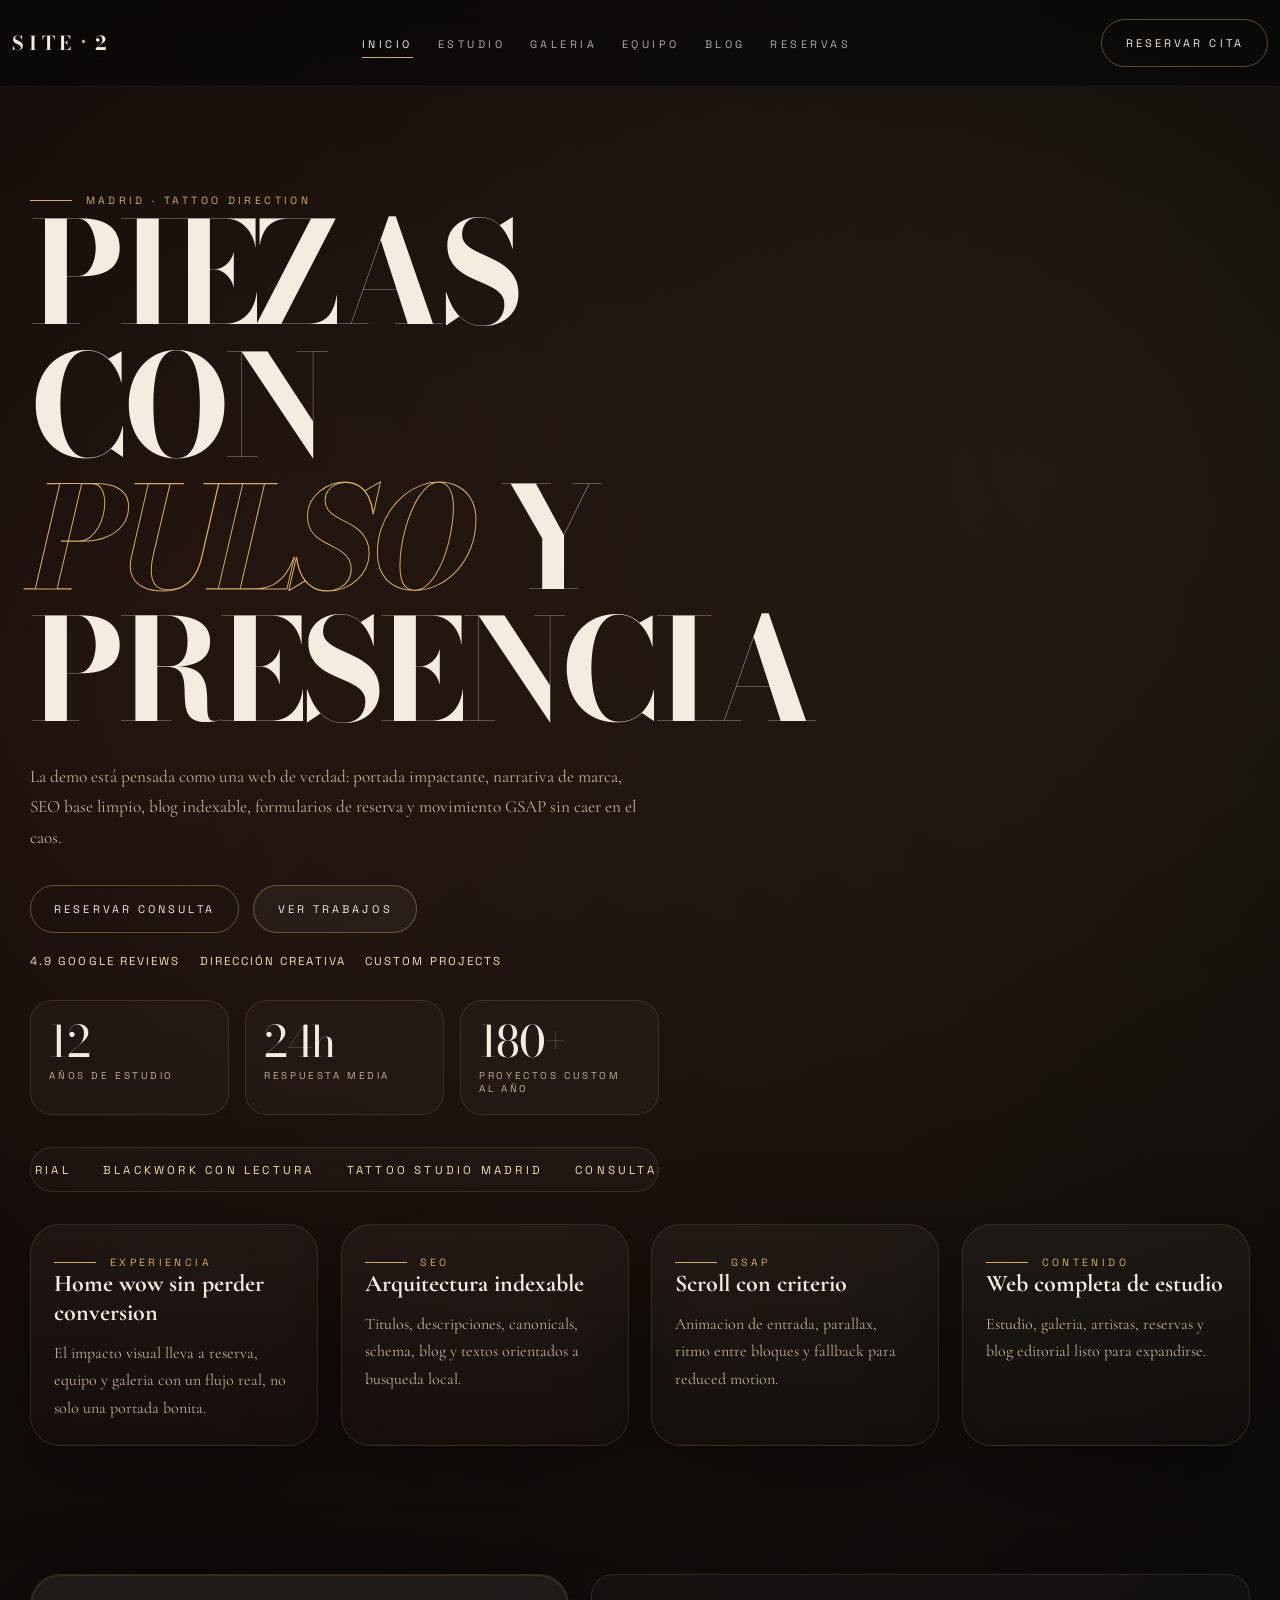
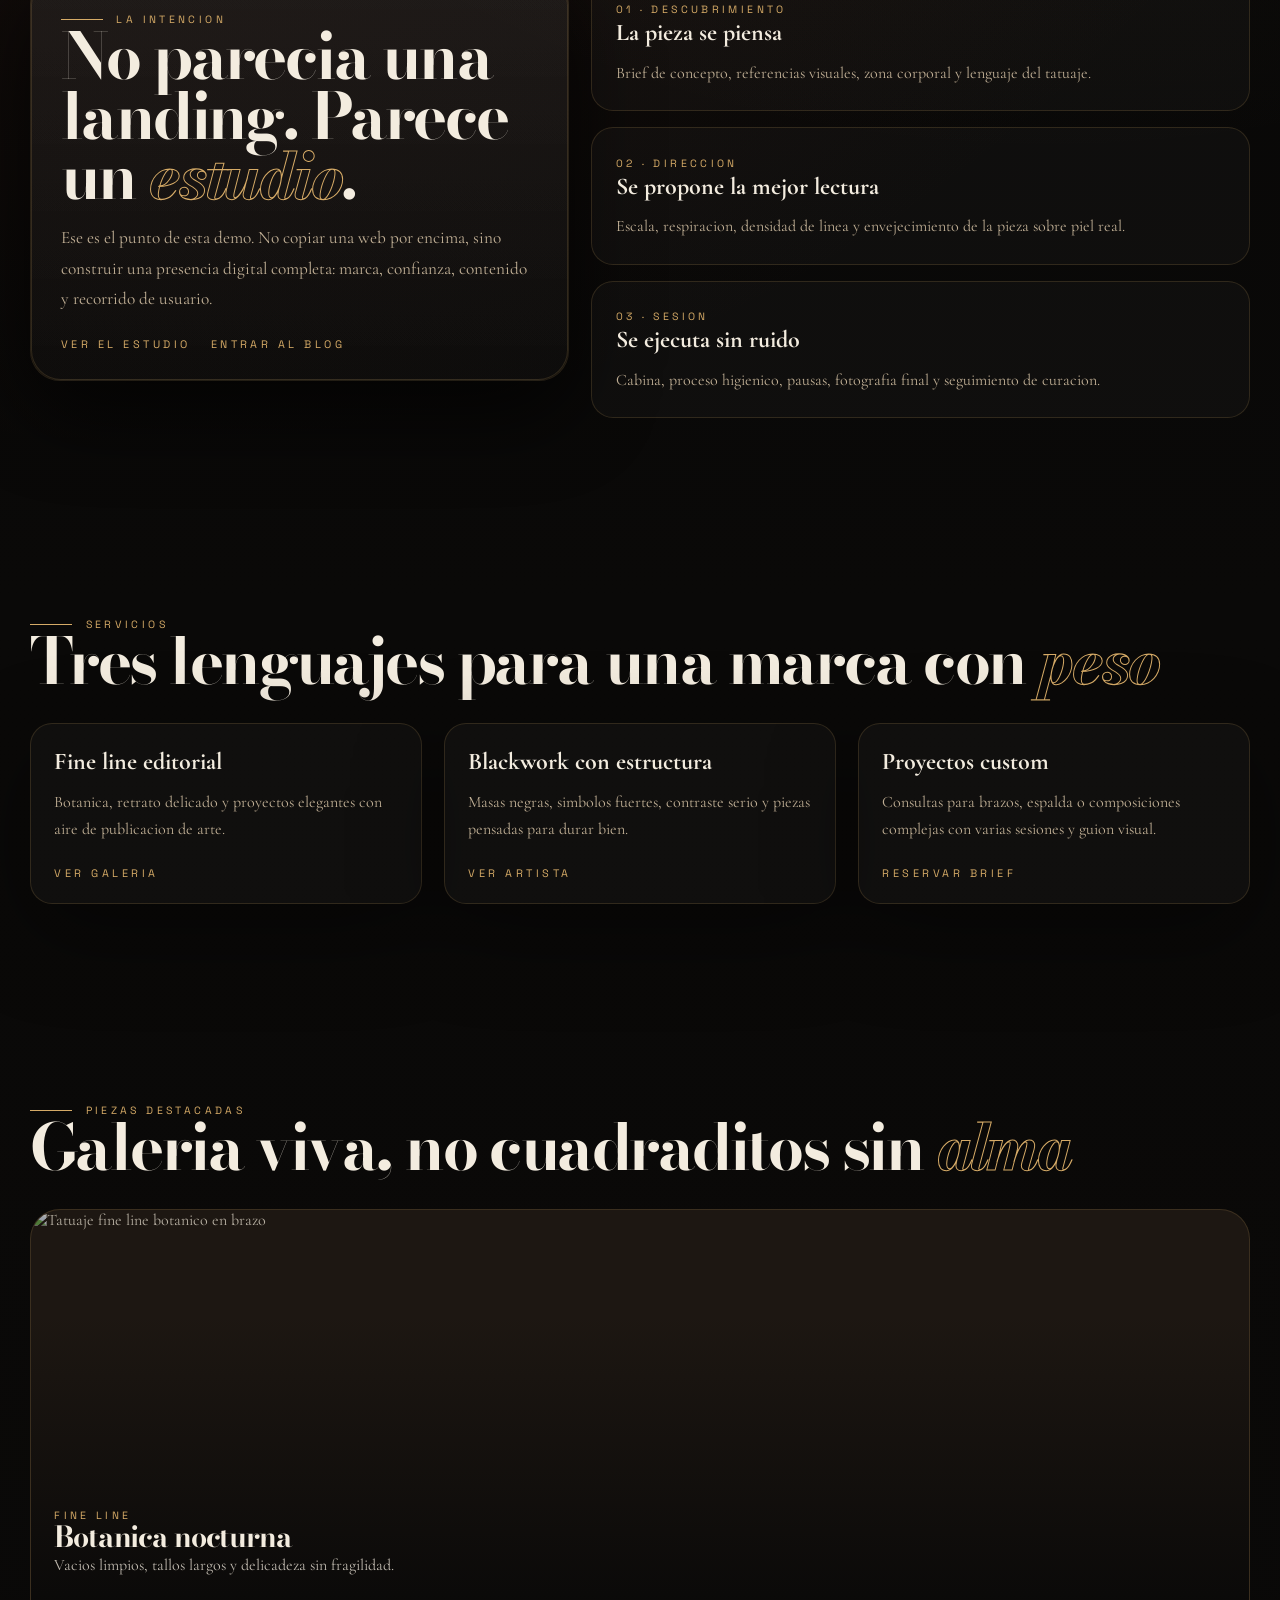
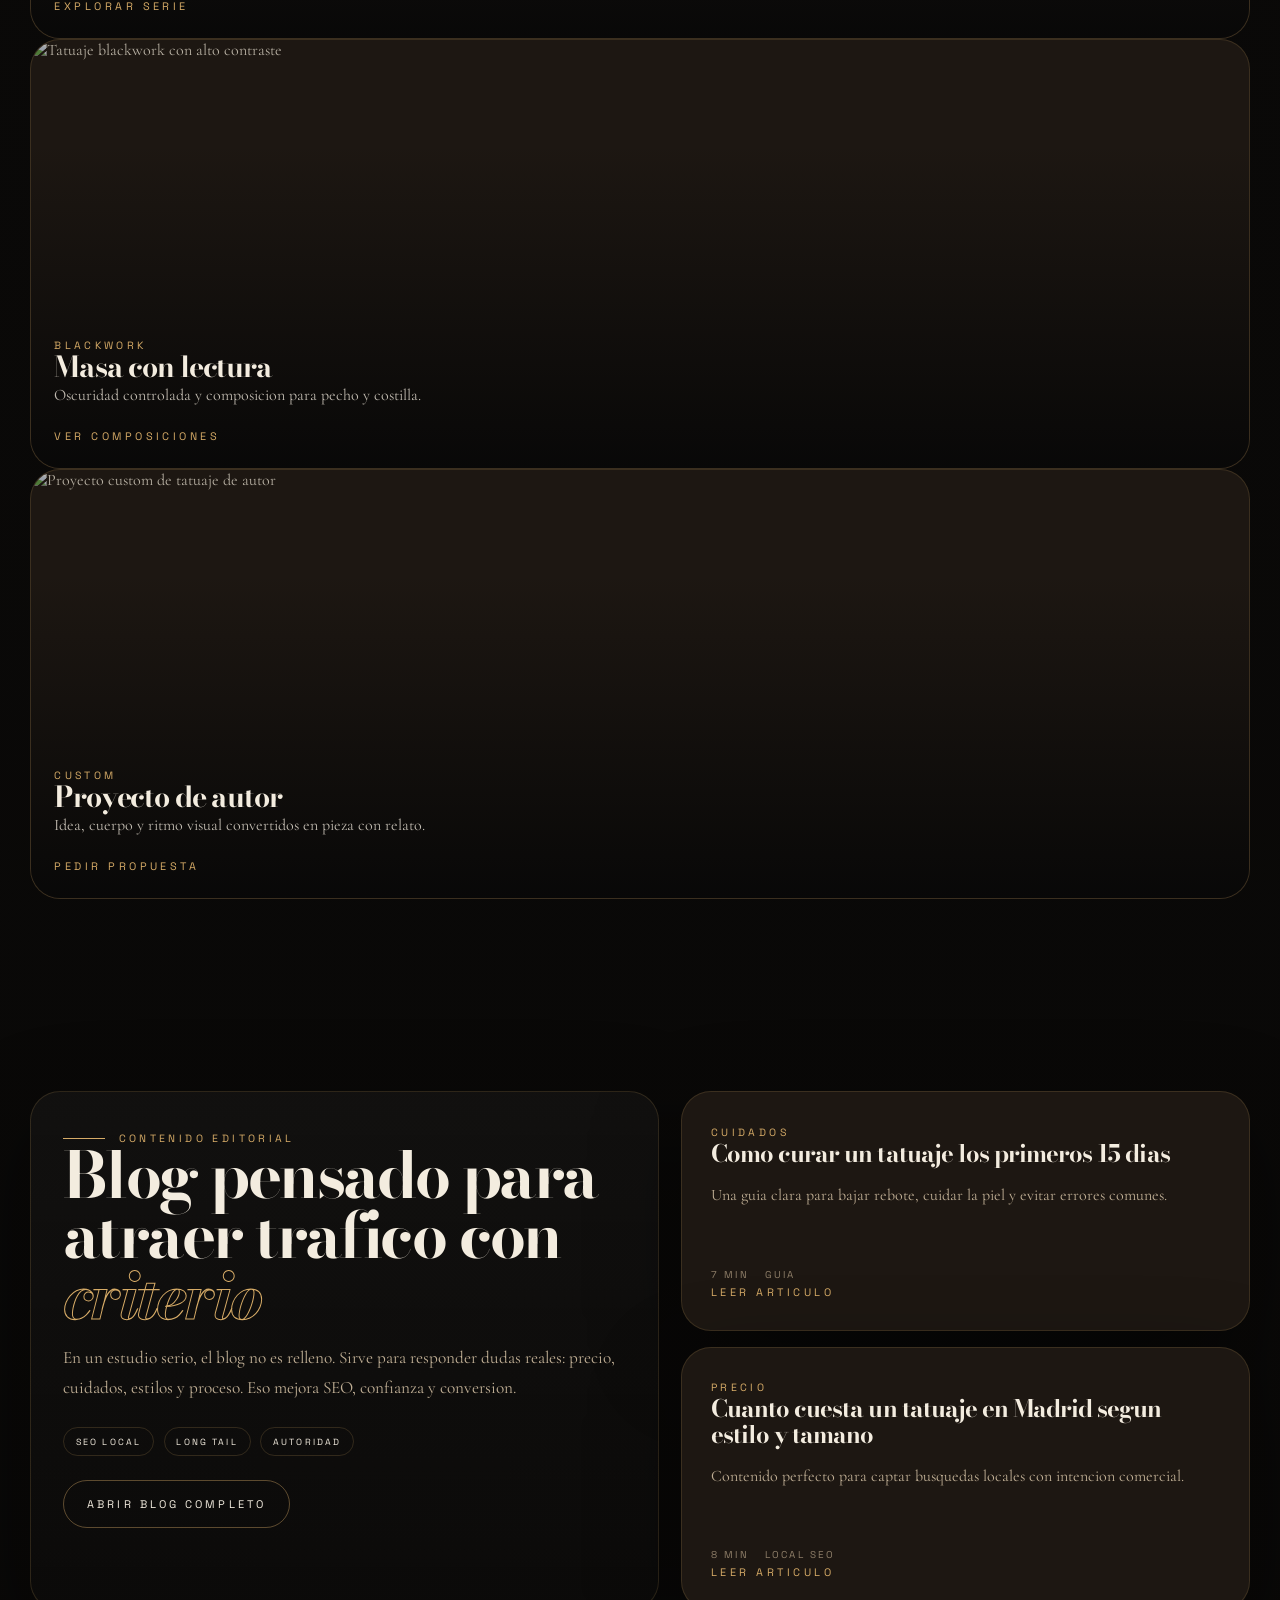
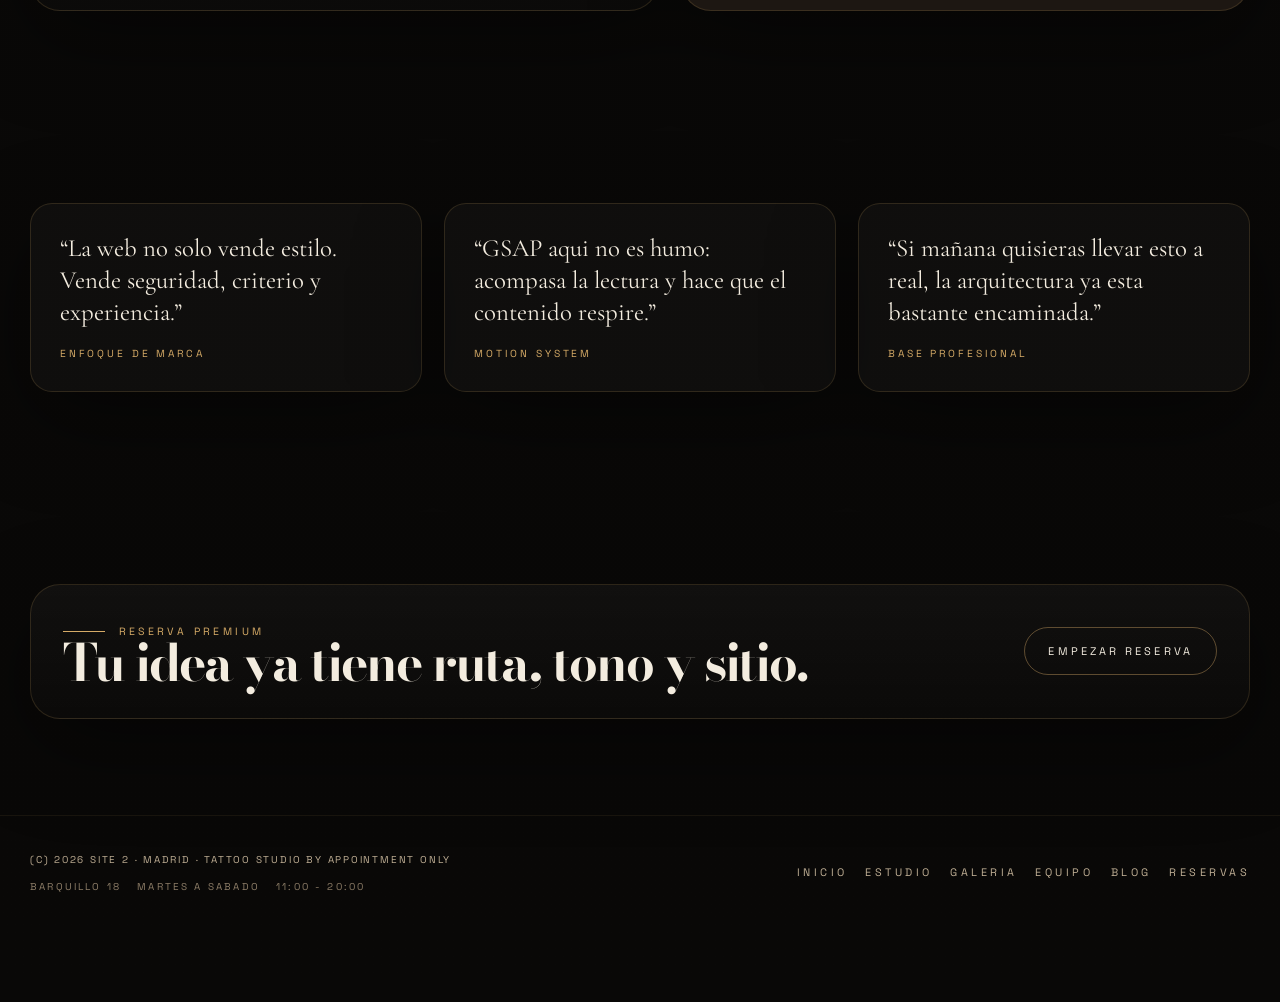
==== commit 615a405c: "Build premium tattoo studio demo site" ====
--- a/index.html
+++ b/index.html
@@ -1,71 +1,358 @@
-﻿<!DOCTYPE html>
+<!DOCTYPE html>
 <html lang="es">
 <head>
-<meta charset="UTF-8">
-<meta name="viewport" content="width=device-width, initial-scale=1.0, viewport-fit=cover">
-<meta name="theme-color" content="#0c0b09">
-<link rel="preconnect" href="https://fonts.googleapis.com">
-<link rel="preconnect" href="https://fonts.gstatic.com" crossorigin>
-<link href="https://fonts.googleapis.com/css2?family=Playfair+Display:wght@400;700;900&family=Old+Standard+TT:wght@400;700&family=Josefin+Sans:wght@300;400;600&display=swap" rel="stylesheet">
-<link rel="stylesheet" href="theme.css">
-<title>Nocturne Ink | Estudio de tatuaje en Madrid</title>
-<meta name="description" content="Estudio de tatuaje editorial en Madrid. Fine line, blackwork, japonés, reservas y dirección artística en una experiencia premium.">
+  <meta charset="UTF-8">
+  <meta name="viewport" content="width=device-width, initial-scale=1.0, viewport-fit=cover">
+  <meta name="theme-color" content="#070707">
+  <title>Nocturne Ink | Estudio de tatuaje en Madrid con dirección artística</title>
+  <meta name="description" content="Demo premium para estudio de tatuaje en Madrid: home visual con GSAP, equipo, galería, reservas, blog y arquitectura SEO completa.">
+  <meta name="keywords" content="tatuaje Madrid, estudio de tatuaje Madrid, fine line Madrid, blackwork Madrid, tattoo studio Madrid">
+  <link rel="canonical" href="https://nocturneinkmadrid.com/">
+  <meta property="og:title" content="Nocturne Ink | Estudio de tatuaje en Madrid">
+  <meta property="og:description" content="Una demo de estudio premium con lenguaje visual fuerte, contenido editorial y estructura SEO real.">
+  <meta property="og:type" content="website">
+  <meta property="og:url" content="https://nocturneinkmadrid.com/">
+  <meta property="og:image" content="https://images.unsplash.com/photo-1531746020798-e6953c6e8e04?auto=format&fit=crop&w=1600&q=80">
+  <link rel="preconnect" href="https://fonts.googleapis.com">
+  <link rel="preconnect" href="https://fonts.gstatic.com" crossorigin>
+  <link href="https://fonts.googleapis.com/css2?family=Bodoni+Moda:opsz,wght@6..96,400;6..96,700;6..96,800&family=Cormorant+Garamond:wght@400;500;600;700&family=Space+Grotesk:wght@300;400;500;700&display=swap" rel="stylesheet">
+  <link rel="stylesheet" href="theme.css">
+  <script type="application/ld+json">
+  {
+    "@context": "https://schema.org",
+    "@type": "TattooParlor",
+    "name": "Nocturne Ink",
+    "image": "https://images.unsplash.com/photo-1531746020798-e6953c6e8e04?auto=format&fit=crop&w=1600&q=80",
+    "url": "https://nocturneinkmadrid.com/",
+    "telephone": "+34 910 555 221",
+    "priceRange": "€€€",
+    "address": {
+      "@type": "PostalAddress",
+      "streetAddress": "Calle del Barquillo 18",
+      "addressLocality": "Madrid",
+      "postalCode": "28004",
+      "addressCountry": "ES"
+    },
+    "sameAs": [
+      "https://www.instagram.com/",
+      "https://www.pinterest.com/"
+    ],
+    "areaServed": "Madrid",
+    "description": "Estudio de tatuaje premium con dirección artística, fine line, blackwork y proyectos custom."
+  }
+  </script>
 </head>
 <body data-page="home">
-<div class="page-shell">
-<header class="site-header">
-  <div class="site-header-inner">
-    <a class="brand" href="index.html">NOCTURNE<span>·</span>INK</a>
-    <ul class="nav-links">
-      <li><a data-page-link="home" href="index.html">Inicio</a></li>
-      <li><a data-page-link="estudio" href="estudio.html">Estudio</a></li>
-      <li><a data-page-link="galeria" href="galeria.html">Galería</a></li>
-      <li><a data-page-link="equipo" href="equipo.html">Equipo</a></li>
-      <li><a data-page-link="reservas" href="reservas.html">Reservas</a></li>
-    </ul>
-    <a class="btn desktop-cta" href="reservas.html">Reservar cita</a>
+  <div class="page-shell">
+    <header class="site-header">
+      <div class="site-header-inner">
+        <a class="brand" href="index.html">NOCTURNE<span>·</span>INK</a>
+        <ul class="nav-links">
+          <li><a data-page-link="home" href="index.html">Inicio</a></li>
+          <li><a data-page-link="estudio" href="estudio.html">Estudio</a></li>
+          <li><a data-page-link="galeria" href="galeria.html">Galeria</a></li>
+          <li><a data-page-link="equipo" href="equipo.html">Equipo</a></li>
+          <li><a data-page-link="blog" href="blog.html">Blog</a></li>
+          <li><a data-page-link="reservas" href="reservas.html">Reservas</a></li>
+        </ul>
+        <a class="btn desktop-cta" href="reservas.html">Reservar cita</a>
+      </div>
+    </header>
+
+    <main>
+      <section class="hero">
+        <div class="container hero-grid">
+          <div class="hero-copy">
+            <div class="eyebrow">Madrid · tattoo direction</div>
+            <h1 class="hero-title">PIEZAS CON <em>PULSO</em> Y PRESENCIA</h1>
+            <p class="hero-text">La demo está pensada como una web de verdad: portada impactante, narrativa de marca, SEO base limpio, blog indexable, formularios de reserva y movimiento GSAP sin caer en el caos.</p>
+            <div class="hero-actions">
+              <a class="btn" href="reservas.html">Reservar consulta</a>
+              <a class="btn btn-secondary" href="galeria.html">Ver trabajos</a>
+            </div>
+            <ul class="social-proof">
+              <li>4.9 Google reviews</li>
+              <li>Dirección creativa</li>
+              <li>Custom projects</li>
+            </ul>
+            <div class="stat-grid">
+              <div class="stat-card">
+                <div class="metric-value">12</div>
+                <div class="metric-label">Años de estudio</div>
+              </div>
+              <div class="stat-card">
+                <div class="metric-value">24h</div>
+                <div class="metric-label">Respuesta media</div>
+              </div>
+              <div class="stat-card">
+                <div class="metric-value">180+</div>
+                <div class="metric-label">Proyectos custom al año</div>
+              </div>
+            </div>
+            <div class="hero-marquee">
+              <div class="marquee-track">
+                <span>Fine line editorial</span>
+                <span>Blackwork con lectura</span>
+                <span>Tattoo studio Madrid</span>
+                <span>Consultas privadas</span>
+                <span>Curacion guiada</span>
+                <span>Blog SEO</span>
+                <span>Fine line editorial</span>
+                <span>Blackwork con lectura</span>
+                <span>Tattoo studio Madrid</span>
+                <span>Consultas privadas</span>
+                <span>Curacion guiada</span>
+                <span>Blog SEO</span>
+              </div>
+            </div>
+          </div>
+
+          <div class="hero-visual reveal">
+            <img class="hero-image" src="https://images.unsplash.com/photo-1531746020798-e6953c6e8e04?auto=format&fit=crop&w=1600&q=80" alt="Artista de tatuaje trabajando en una sesion premium">
+            <div class="hero-overlay"></div>
+            <div class="floating-note note-top">
+              <strong>Creative intake</strong>
+              <p>Antes de la aguja: brief, anatomia, escala y tono visual.</p>
+            </div>
+            <div class="floating-note note-bottom">
+              <strong>Madrid studio</strong>
+              <p>Experiencia privada, piel cuidada y ejecucion con criterio.</p>
+            </div>
+          </div>
+        </div>
+
+        <div class="container feature-grid">
+          <article class="feature-card card reveal">
+            <div class="page-kicker">Experiencia</div>
+            <h3>Home wow sin perder conversion</h3>
+            <p>El impacto visual lleva a reserva, equipo y galeria con un flujo real, no solo una portada bonita.</p>
+          </article>
+          <article class="feature-card card reveal">
+            <div class="page-kicker">SEO</div>
+            <h3>Arquitectura indexable</h3>
+            <p>Titulos, descripciones, canonicals, schema, blog y textos orientados a busqueda local.</p>
+          </article>
+          <article class="feature-card card reveal">
+            <div class="page-kicker">GSAP</div>
+            <h3>Scroll con criterio</h3>
+            <p>Animacion de entrada, parallax, ritmo entre bloques y fallback para reduced motion.</p>
+          </article>
+          <article class="feature-card card reveal">
+            <div class="page-kicker">Contenido</div>
+            <h3>Web completa de estudio</h3>
+            <p>Estudio, galeria, artistas, reservas y blog editorial listo para expandirse.</p>
+          </article>
+        </div>
+      </section>
+
+      <section class="section section-tight">
+        <div class="container story-layout">
+          <div class="card panel-stack reveal">
+            <div class="card">
+              <div class="eyebrow">La intencion</div>
+              <h2 class="section-title">No parecia una landing. Parece un <em>estudio</em>.</h2>
+              <p class="lead">Ese es el punto de esta demo. No copiar una web por encima, sino construir una presencia digital completa: marca, confianza, contenido y recorrido de usuario.</p>
+              <div class="inline-links">
+                <a class="text-link" href="estudio.html">Ver el estudio</a>
+                <a class="text-link" href="blog.html">Entrar al blog</a>
+              </div>
+            </div>
+          </div>
+
+          <div class="timeline reveal">
+            <article class="process-card">
+              <div class="timeline-step">01 · Descubrimiento</div>
+              <h3>La pieza se piensa</h3>
+              <p>Brief de concepto, referencias visuales, zona corporal y lenguaje del tatuaje.</p>
+            </article>
+            <article class="process-card">
+              <div class="timeline-step">02 · Direccion</div>
+              <h3>Se propone la mejor lectura</h3>
+              <p>Escala, respiracion, densidad de linea y envejecimiento de la pieza sobre piel real.</p>
+            </article>
+            <article class="process-card">
+              <div class="timeline-step">03 · Sesion</div>
+              <h3>Se ejecuta sin ruido</h3>
+              <p>Cabina, proceso higienico, pausas, fotografia final y seguimiento de curacion.</p>
+            </article>
+          </div>
+        </div>
+      </section>
+
+      <section class="section">
+        <div class="container">
+          <div class="eyebrow reveal">Servicios</div>
+          <h2 class="section-title reveal">Tres lenguajes para una marca con <em>peso</em></h2>
+          <div class="service-grid" style="margin-top:2rem;">
+            <article class="service-card card reveal">
+              <h3>Fine line editorial</h3>
+              <p>Botanica, retrato delicado y proyectos elegantes con aire de publicacion de arte.</p>
+              <div class="inline-links">
+                <a class="text-link" href="galeria.html">Ver galeria</a>
+              </div>
+            </article>
+            <article class="service-card card reveal">
+              <h3>Blackwork con estructura</h3>
+              <p>Masas negras, simbolos fuertes, contraste serio y piezas pensadas para durar bien.</p>
+              <div class="inline-links">
+                <a class="text-link" href="equipo.html">Ver artista</a>
+              </div>
+            </article>
+            <article class="service-card card reveal">
+              <h3>Proyectos custom</h3>
+              <p>Consultas para brazos, espalda o composiciones complejas con varias sesiones y guion visual.</p>
+              <div class="inline-links">
+                <a class="text-link" href="reservas.html">Reservar brief</a>
+              </div>
+            </article>
+          </div>
+        </div>
+      </section>
+
+      <section class="section">
+        <div class="container">
+          <div class="eyebrow reveal">Piezas destacadas</div>
+          <h2 class="section-title reveal">Galeria viva, no cuadraditos sin <em>alma</em></h2>
+          <div class="gallery-grid" style="margin-top:2rem;">
+            <article class="gallery-card reveal">
+              <img src="https://images.unsplash.com/photo-1562907550-096d3bf9b25c?auto=format&fit=crop&w=1400&q=80" alt="Tatuaje fine line botanico en brazo">
+              <div class="gallery-copy">
+                <small>Fine line</small>
+                <h3>Botanica nocturna</h3>
+                <p>Vacios limpios, tallos largos y delicadeza sin fragilidad.</p>
+                <a class="text-link" href="galeria.html">Explorar serie</a>
+              </div>
+            </article>
+            <article class="gallery-card reveal">
+              <img src="https://images.unsplash.com/photo-1547624643-3bf761b09502?auto=format&fit=crop&w=1400&q=80" alt="Tatuaje blackwork con alto contraste">
+              <div class="gallery-copy">
+                <small>Blackwork</small>
+                <h3>Masa con lectura</h3>
+                <p>Oscuridad controlada y composicion para pecho y costilla.</p>
+                <a class="text-link" href="galeria.html">Ver composiciones</a>
+              </div>
+            </article>
+            <article class="gallery-card reveal">
+              <img src="https://images.unsplash.com/photo-1611501275019-9b5cda994e8d?auto=format&fit=crop&w=1400&q=80" alt="Proyecto custom de tatuaje de autor">
+              <div class="gallery-copy">
+                <small>Custom</small>
+                <h3>Proyecto de autor</h3>
+                <p>Idea, cuerpo y ritmo visual convertidos en pieza con relato.</p>
+                <a class="text-link" href="reservas.html">Pedir propuesta</a>
+              </div>
+            </article>
+          </div>
+        </div>
+      </section>
+
+      <section class="section">
+        <div class="container blog-feature-grid">
+          <article class="blog-feature card reveal">
+            <div class="eyebrow">Contenido editorial</div>
+            <h2 class="section-title">Blog pensado para atraer trafico con <em>criterio</em></h2>
+            <p class="lead">En un estudio serio, el blog no es relleno. Sirve para responder dudas reales: precio, cuidados, estilos y proceso. Eso mejora SEO, confianza y conversion.</p>
+            <div class="meta-pills" style="margin:1.5rem 0;">
+              <span class="meta-pill">SEO local</span>
+              <span class="meta-pill">Long tail</span>
+              <span class="meta-pill">Autoridad</span>
+            </div>
+            <a class="btn" href="blog.html">Abrir blog completo</a>
+          </article>
+          <div class="blog-list">
+            <article class="blog-card card reveal">
+              <div>
+                <div class="article-card-category">Cuidados</div>
+                <h3 class="blog-card-title">Como curar un tatuaje los primeros 15 dias</h3>
+                <p class="article-card-excerpt">Una guia clara para bajar rebote, cuidar la piel y evitar errores comunes.</p>
+              </div>
+              <div>
+                <ul class="blog-meta">
+                  <li>7 min</li>
+                  <li>Guia</li>
+                </ul>
+                <a class="text-link" href="articulo-cuidados-tatuaje.html">Leer articulo</a>
+              </div>
+            </article>
+            <article class="blog-card card reveal">
+              <div>
+                <div class="article-card-category">Precio</div>
+                <h3 class="blog-card-title">Cuanto cuesta un tatuaje en Madrid segun estilo y tamano</h3>
+                <p class="article-card-excerpt">Contenido perfecto para captar busquedas locales con intencion comercial.</p>
+              </div>
+              <div>
+                <ul class="blog-meta">
+                  <li>8 min</li>
+                  <li>Local SEO</li>
+                </ul>
+                <a class="text-link" href="articulo-precio-tatuaje-madrid.html">Leer articulo</a>
+              </div>
+            </article>
+          </div>
+        </div>
+      </section>
+
+      <section class="section">
+        <div class="container service-grid">
+          <article class="quote-card card reveal">
+            <blockquote>“La web no solo vende estilo. Vende seguridad, criterio y experiencia.”</blockquote>
+            <cite>Enfoque de marca</cite>
+          </article>
+          <article class="quote-card card reveal">
+            <blockquote>“GSAP aqui no es humo: acompasa la lectura y hace que el contenido respire.”</blockquote>
+            <cite>Motion system</cite>
+          </article>
+          <article class="quote-card card reveal">
+            <blockquote>“Si mañana quisieras llevar esto a real, la arquitectura ya esta bastante encaminada.”</blockquote>
+            <cite>Base profesional</cite>
+          </article>
+        </div>
+      </section>
+
+      <section class="section">
+        <div class="container cta-panel card reveal" style="padding:2rem;">
+          <div>
+            <div class="page-kicker">Reserva premium</div>
+            <h3 class="display-title" style="font-size:clamp(2.2rem,4vw,3.5rem);">Tu idea ya tiene ruta, tono y sitio.</h3>
+          </div>
+          <a class="btn" href="reservas.html">Empezar reserva</a>
+        </div>
+      </section>
+    </main>
+
+    <nav class="mobile-dock" aria-label="Navegacion movil">
+      <div class="mobile-dock-grid">
+        <a class="mobile-link" data-page-link="home" href="index.html"><svg viewBox="0 0 24 24" fill="none" stroke="currentColor" stroke-width="1.6"><path d="M3 10.5 12 3l9 7.5"></path><path d="M5.5 9.5V21h13V9.5"></path></svg><span>Inicio</span></a>
+        <a class="mobile-link" data-page-link="estudio" href="estudio.html"><svg viewBox="0 0 24 24" fill="none" stroke="currentColor" stroke-width="1.6"><path d="M4 6h16M4 12h11M4 18h13" stroke-linecap="round"></path></svg><span>Estudio</span></a>
+        <a class="mobile-link" data-page-link="galeria" href="galeria.html"><svg viewBox="0 0 24 24" fill="none" stroke="currentColor" stroke-width="1.6"><rect x="3" y="3" width="7" height="7"></rect><rect x="14" y="3" width="7" height="7"></rect><rect x="3" y="14" width="7" height="7"></rect><rect x="14" y="14" width="7" height="7"></rect></svg><span>Galeria</span></a>
+        <a class="mobile-link" data-page-link="blog" href="blog.html"><svg viewBox="0 0 24 24" fill="none" stroke="currentColor" stroke-width="1.6"><path d="M6 4h12v16H6z"></path><path d="M9 8h6M9 12h6M9 16h4" stroke-linecap="round"></path></svg><span>Blog</span></a>
+        <a class="mobile-link" data-page-link="reservas" href="reservas.html"><svg viewBox="0 0 24 24" fill="none" stroke="currentColor" stroke-width="1.6"><rect x="3" y="5" width="18" height="16" rx="1.8"></rect><path d="M7 3v4M17 3v4M3 10h18" stroke-linecap="round"></path></svg><span>Reservar</span></a>
+      </div>
+    </nav>
+
+    <footer class="footer">
+      <div class="footer-inner">
+        <div>
+          <div class="footer-copy">© 2026 Nocturne Ink · Madrid · Solo con cita previa</div>
+          <ul class="footer-meta" style="margin-top:0.75rem;">
+            <li>Barquillo 18</li>
+            <li>Martes a sabado</li>
+            <li>11:00 - 20:00</li>
+          </ul>
+        </div>
+        <nav class="footer-nav">
+          <a href="index.html">Inicio</a>
+          <a href="estudio.html">Estudio</a>
+          <a href="galeria.html">Galeria</a>
+          <a href="equipo.html">Equipo</a>
+          <a href="blog.html">Blog</a>
+          <a href="reservas.html">Reservas</a>
+        </nav>
+      </div>
+    </footer>
+
+    <script src="https://cdn.jsdelivr.net/npm/gsap@3.12.7/dist/gsap.min.js"></script>
+    <script src="https://cdn.jsdelivr.net/npm/gsap@3.12.7/dist/ScrollTrigger.min.js"></script>
+    <script src="site.js"></script>
   </div>
-</header>
-<main>
-<section class="hero">
-<div class="container hero-grid">
-<div class="hero-copy reveal">
-<div class="eyebrow">Madrid · Arte permanente</div>
-<h1 class="hero-title">LA TINTA<br><em>NO MIENTE</em></h1>
-<p class="hero-text">Ahora sí funciona como sitio multipágina de verdad. Cada botón importante tiene destino real: estudio, galería, equipo y reservas con flujo limpio.</p>
-<div class="hero-actions"><a class="btn" href="reservas.html">Reservar cita</a><a class="btn btn-secondary" href="galeria.html">Ver galería</a></div>
-<div class="stat-row"><div class="stat-card"><div class="stat-number">38</div><div class="stat-label">Años de oficio</div></div><div class="stat-card"><div class="stat-number">4.9</div><div class="stat-label">Valoración media</div></div><div class="stat-card"><div class="stat-number">24h</div><div class="stat-label">Respuesta de reservas</div></div></div>
-</div>
-<div class="hero-media reveal"><img class="hero-image" src="https://images.unsplash.com/photo-1531746020798-e6953c6e8e04?auto=format&fit=crop&w=1400&q=80" alt="Artista tatuando en estudio"><div class="hero-overlay"></div><div class="hero-stamp"><span class="stamp-label">Dirección creativa</span><div class="stamp-title">Piezas con concepto, ritmo y piel.</div></div></div>
-</div>
-<div class="container feature-band reveal"><div class="feature-pill"><strong>Estudio</strong><span>Espacio, método y experiencia completa.</span></div><div class="feature-pill"><strong>Galería</strong><span>Portafolio real dividido por lenguaje visual.</span></div><div class="feature-pill"><strong>Equipo</strong><span>Artistas con voz propia y links activos.</span></div><div class="feature-pill"><strong>Reservas</strong><span>Formulario claro, rápido y listo para convertir.</span></div></div>
-</section>
-<section class="section"><div class="container story-layout"><div class="story-panel card reveal"><div class="eyebrow">Experiencia</div><h2 class="section-title">Un estudio con <em>presencia</em> real</h2><p class="lead">La home ya no depende de anclas rotas. Los botones principales llevan a páginas dedicadas, con mejor lectura y mejor navegación móvil.</p><div class="hero-actions" style="margin-top:1.5rem;"><a class="text-link" href="estudio.html">Ir al estudio</a><a class="text-link" href="equipo.html">Conocer artistas</a></div></div><div class="info-stack reveal"><div class="info-row"><strong>Arquitectura</strong><span>Inicio, estudio, galería, equipo y reservas enlazados entre sí.</span></div><div class="info-row"><strong>Móvil</strong><span>Dock inferior fijo con navegación real entre páginas.</span></div><div class="info-row"><strong>Conversión</strong><span>CTA persistente hacia reservas en header, home y cierres.</span></div></div></div></section>
-<section class="section"><div class="container"><div class="eyebrow reveal">Destacados</div><h2 class="section-title reveal">Entrada rápida a cada <em>universo</em></h2><div class="gallery-grid" style="margin-top:2rem;"><article class="gallery-card reveal"><img src="https://images.unsplash.com/photo-1565058379802-bbe93b2f703a?auto=format&fit=crop&w=1200&q=80" alt="Interior de estudio"><div class="gallery-copy"><small>Estudio</small><h3>Ritual, higiene y dirección</h3><p>Qué pasa antes, durante y después de una sesión seria.</p><div style="margin-top:1rem;"><a class="text-link" href="estudio.html">Entrar</a></div></div></article><article class="gallery-card reveal"><img src="https://images.unsplash.com/photo-1562907550-096d3bf9b25c?auto=format&fit=crop&w=1200&q=80" alt="Detalle de tatuaje"><div class="gallery-copy"><small>Galería</small><h3>Portafolio completo</h3><p>Fine line, blackwork, neo-trad y piezas de autor.</p><div style="margin-top:1rem;"><a class="text-link" href="galeria.html">Explorar</a></div></div></article><article class="gallery-card reveal"><img src="https://images.unsplash.com/photo-1507003211169-0a1dd7228f2d?auto=format&fit=crop&w=1200&q=80" alt="Artista residente"><div class="gallery-copy"><small>Equipo</small><h3>Artistas con firma propia</h3><p>Perfiles individuales y acceso directo a estilos y enfoque.</p><div style="margin-top:1rem;"><a class="text-link" href="equipo.html">Ver equipo</a></div></div></article></div><div class="cta-panel card reveal"><div><div class="page-kicker">Reserva directa</div><h3 style="margin:0;font-family:'Playfair Display',serif;font-size:2rem;">Tu idea ya tiene ruta propia.</h3></div><a class="btn" href="reservas.html">Abrir formulario</a></div></div></section>
-</main>
-<nav class="mobile-dock" aria-label="Navegación móvil">
-  <div class="mobile-dock-grid">
-    <a class="mobile-link" data-page-link="home" href="index.html"><svg viewBox="0 0 24 24" fill="none" stroke="currentColor" stroke-width="1.6"><path d="M3 10.5 12 3l9 7.5"/><path d="M5.5 9.5V21h13V9.5"/></svg><span>Inicio</span></a>
-    <a class="mobile-link" data-page-link="estudio" href="estudio.html"><svg viewBox="0 0 24 24" fill="none" stroke="currentColor" stroke-width="1.6"><path d="M4 6h16M4 12h11M4 18h13" stroke-linecap="round"/></svg><span>Estudio</span></a>
-    <a class="mobile-link" data-page-link="galeria" href="galeria.html"><svg viewBox="0 0 24 24" fill="none" stroke="currentColor" stroke-width="1.6"><rect x="3" y="3" width="7" height="7"/><rect x="14" y="3" width="7" height="7"/><rect x="3" y="14" width="7" height="7"/><rect x="14" y="14" width="7" height="7"/></svg><span>Galería</span></a>
-    <a class="mobile-link" data-page-link="equipo" href="equipo.html"><svg viewBox="0 0 24 24" fill="none" stroke="currentColor" stroke-width="1.6"><circle cx="12" cy="8" r="3.2"/><path d="M5 20c0-3.1 3.1-5.5 7-5.5S19 16.9 19 20" stroke-linecap="round"/></svg><span>Equipo</span></a>
-    <a class="mobile-link" data-page-link="reservas" href="reservas.html"><svg viewBox="0 0 24 24" fill="none" stroke="currentColor" stroke-width="1.6"><rect x="3" y="5" width="18" height="16" rx="1.8"/><path d="M7 3v4M17 3v4M3 10h18" stroke-linecap="round"/></svg><span>Reservar</span></a>
-  </div>
-</nav>
-<footer class="footer">
-  <div class="footer-inner">
-    <div class="footer-copy">© 2026 Nocturne Ink · Madrid · Solo con cita previa</div>
-    <nav class="footer-nav">
-      <a href="index.html">Inicio</a>
-      <a href="estudio.html">Estudio</a>
-      <a href="galeria.html">Galería</a>
-      <a href="equipo.html">Equipo</a>
-      <a href="reservas.html">Reservas</a>
-    </nav>
-  </div>
-</footer>
-<script src="site.js"></script>
-</div>
 </body>
 </html>
-
--- a/theme.css
+++ b/theme.css
@@ -1,131 +1,1236 @@
-﻿:root {
-  --ink:#0c0b09;
-  --paper:#f3ead8;
-  --gold:#c7a061;
-  --rust:#8c3520;
-  --panel:#17130f;
-  --panel-2:#211911;
-  --muted:#9e8f78;
-  --line:rgba(199,160,97,.18);
-  --line-strong:rgba(199,160,97,.34);
-  --shadow:0 24px 80px rgba(0,0,0,.32);
-}
-* { box-sizing:border-box; }
-html { scroll-behavior:smooth; }
+:root {
+  --bg: #070707;
+  --bg-soft: #12100e;
+  --panel: rgba(20, 16, 13, 0.86);
+  --panel-strong: rgba(31, 24, 19, 0.96);
+  --paper: #f3ecdf;
+  --muted: #c0af95;
+  --muted-2: #8f7f69;
+  --line: rgba(214, 171, 103, 0.16);
+  --line-strong: rgba(214, 171, 103, 0.4);
+  --gold: #d6ab67;
+  --gold-soft: #f4ddb5;
+  --copper: #8b4028;
+  --olive: #38433b;
+  --shadow: 0 28px 90px rgba(0, 0, 0, 0.42);
+  --radius-lg: 30px;
+  --radius-md: 22px;
+  --radius-sm: 16px;
+}
+
+* {
+  box-sizing: border-box;
+}
+
+html {
+  scroll-behavior: smooth;
+}
+
 body {
-  margin:0;
-  background:radial-gradient(circle at top, rgba(140,53,32,.16), transparent 34%), linear-gradient(180deg, #0c0b09 0%, #130f0c 48%, #0a0908 100%);
-  color:var(--paper);
-  font-family:'Old Standard TT', serif;
-  min-height:100vh;
-  overflow-x:hidden;
-}
+  margin: 0;
+  min-height: 100vh;
+  overflow-x: hidden;
+  color: var(--paper);
+  font-family: "Cormorant Garamond", serif;
+  background:
+    radial-gradient(circle at 12% 12%, rgba(139, 64, 40, 0.18), transparent 26%),
+    radial-gradient(circle at 82% 8%, rgba(214, 171, 103, 0.1), transparent 24%),
+    linear-gradient(180deg, #050505 0%, #0a0908 38%, #090807 100%);
+}
+
+body::before,
 body::after {
-  content:''; position:fixed; inset:0; pointer-events:none;
-  background-image:url("data:image/svg+xml,%3Csvg viewBox='0 0 400 400' xmlns='http://www.w3.org/2000/svg'%3E%3Cfilter id='n'%3E%3CfeTurbulence type='fractalNoise' baseFrequency='0.8' numOctaves='4'/%3E%3C/filter%3E%3Crect width='100%25' height='100%25' filter='url(%23n)' opacity='0.13'/%3E%3C/svg%3E");
-  opacity:.14; mix-blend-mode:overlay;
-}
-img { max-width:100%; display:block; }
-a { color:inherit; }
-button, input, select, textarea { font:inherit; }
-.page-shell { position:relative; z-index:1; }
-.container { width:min(1180px, calc(100% - 3rem)); margin:0 auto; }
-.section { padding:6rem 0; }
-.eyebrow { display:inline-flex; align-items:center; gap:1rem; margin-bottom:1.25rem; color:var(--gold); font-family:'Josefin Sans', sans-serif; font-size:.68rem; letter-spacing:.38em; text-transform:uppercase; }
-.eyebrow::before { content:''; width:44px; height:1px; background:var(--gold); }
-.section-title { margin:0; font-family:'Playfair Display', serif; font-size:clamp(2.6rem, 5vw, 5rem); line-height:.94; letter-spacing:-.04em; }
-.section-title em { color:transparent; -webkit-text-stroke:1px var(--gold); font-style:italic; }
-.lead { color:var(--muted); font-size:1.03rem; line-height:1.85; }
-.grid-2 { display:grid; grid-template-columns:repeat(2, minmax(0, 1fr)); gap:2rem; }
-.card { background:linear-gradient(180deg, rgba(255,255,255,.02), rgba(255,255,255,0)); border:1px solid var(--line); box-shadow:var(--shadow); }
-.site-header { position:sticky; top:0; z-index:50; backdrop-filter:blur(18px); -webkit-backdrop-filter:blur(18px); background:rgba(10,9,8,.72); border-bottom:1px solid rgba(199,160,97,.1); }
-.site-header-inner { width:min(1240px, calc(100% - 2rem)); margin:0 auto; min-height:82px; display:flex; align-items:center; justify-content:space-between; gap:1.5rem; }
-.brand { text-decoration:none; font-family:'Playfair Display', serif; font-size:1.25rem; font-weight:700; letter-spacing:.18em; }
-.brand span { color:var(--gold); }
-.nav-links { display:flex; align-items:center; gap:2rem; list-style:none; padding:0; margin:0; }
-.nav-links a { position:relative; text-decoration:none; color:rgba(243,234,216,.78); font-family:'Josefin Sans', sans-serif; font-size:.66rem; letter-spacing:.34em; text-transform:uppercase; }
-.nav-links a::after { content:''; position:absolute; left:0; bottom:-6px; width:100%; height:1px; background:var(--gold); transform:scaleX(0); transform-origin:left; transition:transform .28s ease; }
-.nav-links a:hover::after, .nav-links a.active::after { transform:scaleX(1); }
-.nav-links a.active, .nav-links a:hover { color:var(--paper); }
-.btn { display:inline-flex; align-items:center; justify-content:center; gap:.9rem; padding:1rem 1.5rem; border:1px solid var(--line-strong); color:var(--paper); text-decoration:none; text-transform:uppercase; font-family:'Josefin Sans', sans-serif; font-size:.72rem; letter-spacing:.32em; background:transparent; transition:transform .25s ease, background .25s ease, color .25s ease, border-color .25s ease; }
-.btn:hover { transform:translateY(-2px); background:var(--gold); color:var(--ink); border-color:var(--gold); }
-.btn-secondary { background:rgba(255,255,255,.025); }
-.hero { padding:4rem 0 5rem; }
-.hero-grid { display:grid; grid-template-columns:minmax(0, 1.05fr) minmax(320px, .95fr); gap:2rem; align-items:stretch; }
-.hero-copy { padding:2rem 0; }
-.hero-title { margin:0; font-family:'Playfair Display', serif; font-size:clamp(4rem, 10vw, 8.6rem); line-height:.88; letter-spacing:-.06em; }
-.hero-title em { color:transparent; -webkit-text-stroke:1.2px var(--gold); font-style:italic; }
-.hero-text { max-width:560px; margin:1.75rem 0 2rem; color:var(--muted); font-size:1.05rem; line-height:1.9; }
-.hero-actions { display:flex; flex-wrap:wrap; gap:1rem; }
-.hero-media { position:relative; min-height:640px; overflow:hidden; border:1px solid var(--line); }
-.hero-media::before { content:''; position:absolute; inset:20px; border:1px solid rgba(199,160,97,.12); z-index:2; }
-.hero-image { position:absolute; inset:0; width:100%; height:100%; object-fit:cover; filter:grayscale(.3) sepia(.24) brightness(.58); }
-.hero-overlay { position:absolute; inset:0; background:linear-gradient(180deg, rgba(12,11,9,.18), rgba(12,11,9,.88)); }
-.hero-stamp { position:absolute; left:2rem; bottom:2rem; z-index:3; display:grid; gap:.65rem; }
-.stamp-label { font-family:'Josefin Sans', sans-serif; font-size:.62rem; letter-spacing:.38em; text-transform:uppercase; color:var(--gold); }
-.stamp-title { font-family:'Playfair Display', serif; font-size:2.1rem; }
-.stat-row { display:grid; grid-template-columns:repeat(3, minmax(0, 1fr)); gap:1rem; margin-top:2.2rem; }
-.stat-card { padding:1.15rem 1.2rem; border:1px solid var(--line); background:rgba(255,255,255,.025); }
-.stat-number { font-family:'Playfair Display', serif; font-size:2.4rem; line-height:1; }
-.stat-label { margin-top:.55rem; color:var(--muted); font-family:'Josefin Sans', sans-serif; font-size:.58rem; letter-spacing:.3em; text-transform:uppercase; }
-.feature-band { margin-top:2rem; padding:1rem; display:grid; grid-template-columns:repeat(4, minmax(0, 1fr)); gap:1rem; border:1px solid var(--line); background:rgba(255,255,255,.02); }
-.feature-pill { padding:1rem 1.1rem; border:1px solid rgba(199,160,97,.12); }
-.feature-pill strong { display:block; margin-bottom:.45rem; font-family:'Josefin Sans', sans-serif; font-size:.58rem; letter-spacing:.32em; text-transform:uppercase; color:var(--gold); }
-.feature-pill span { color:var(--muted); line-height:1.65; font-size:.95rem; }
-.story-layout, .reserve-layout, .contact-layout { display:grid; grid-template-columns:minmax(0, .9fr) minmax(320px, 1.1fr); gap:2rem; align-items:start; }
-.story-panel, .info-panel, .reserve-panel, .contact-panel { padding:2rem; }
-.info-stack, .meta-grid, .timeline { display:grid; gap:1rem; }
-.info-row, .meta-card, .timeline-item { padding:1.1rem 1.2rem; border:1px solid rgba(199,160,97,.12); background:rgba(255,255,255,.02); }
-.info-row strong, .meta-label, .page-kicker, .gallery-copy small, .artist-role, .timeline-year { display:block; margin-bottom:.35rem; color:var(--gold); font-family:'Josefin Sans', sans-serif; font-size:.58rem; letter-spacing:.34em; text-transform:uppercase; }
-.info-row span, .meta-copy, .timeline-copy { color:var(--muted); line-height:1.7; }
-.gallery-grid { display:grid; grid-template-columns:repeat(3, minmax(0, 1fr)); gap:1rem; }
-.gallery-card { position:relative; overflow:hidden; min-height:420px; border:1px solid var(--line); background:var(--panel); }
-.gallery-card img { position:absolute; inset:0; width:100%; height:100%; object-fit:cover; filter:grayscale(.28) sepia(.18) brightness(.72); transition:transform .6s ease, filter .35s ease; }
-.gallery-card:hover img { transform:scale(1.06); filter:grayscale(.1) sepia(.12) brightness(.82); }
-.gallery-card::after { content:''; position:absolute; inset:0; background:linear-gradient(180deg, transparent, rgba(12,11,9,.92)); }
-.gallery-copy { position:absolute; left:1.4rem; right:1.4rem; bottom:1.4rem; z-index:2; }
-.gallery-copy h3, .artist-name, .timeline-title { margin:0 0 .45rem; font-family:'Playfair Display', serif; font-size:1.55rem; }
-.gallery-copy p, .artist-copy, .timeline-copy, .meta-copy { margin:0; color:rgba(243,234,216,.78); line-height:1.7; }
-.artist-grid { display:grid; grid-template-columns:repeat(3, minmax(0, 1fr)); gap:1rem; }
-.artist-card { overflow:hidden; border:1px solid var(--line); background:linear-gradient(180deg, rgba(255,255,255,.03), rgba(255,255,255,0)); }
-.artist-card img { width:100%; aspect-ratio:3 / 4; object-fit:cover; filter:grayscale(.18) sepia(.12) brightness(.82); }
-.artist-body { padding:1.4rem; }
-.artist-copy { color:var(--muted); margin-bottom:1.2rem; }
-.tag-row { display:flex; flex-wrap:wrap; gap:.55rem; margin:1rem 0 1.2rem; }
-.tag { padding:.45rem .7rem; border:1px solid rgba(199,160,97,.14); color:var(--paper); font-family:'Josefin Sans', sans-serif; font-size:.56rem; letter-spacing:.24em; text-transform:uppercase; }
-.text-link { color:var(--gold); text-decoration:none; font-family:'Josefin Sans', sans-serif; font-size:.62rem; letter-spacing:.28em; text-transform:uppercase; }
-.timeline-item { display:grid; grid-template-columns:120px 1fr; gap:1.2rem; padding:1.35rem; }
-.reserve-banner { padding:1.25rem 1.35rem; margin-bottom:1rem; border:1px solid rgba(199,160,97,.13); background:rgba(255,255,255,.025); }
-.reserve-banner p { margin:.35rem 0 0; color:var(--muted); line-height:1.7; }
-.reserve-form { display:grid; grid-template-columns:repeat(2, minmax(0, 1fr)); gap:1rem; }
-.field, .field-full { display:grid; gap:.55rem; }
-.field-full { grid-column:1 / -1; }
-.field label, .field-full label { color:var(--gold); font-family:'Josefin Sans', sans-serif; font-size:.58rem; letter-spacing:.3em; text-transform:uppercase; }
-.field input, .field select, .field textarea, .field-full textarea { width:100%; padding:1rem; border:1px solid rgba(199,160,97,.14); background:rgba(243,234,216,.03); color:var(--paper); outline:none; transition:border-color .25s ease, box-shadow .25s ease, background .25s ease; }
-.field textarea, .field-full textarea { min-height:150px; resize:vertical; }
-.field input:focus, .field select:focus, .field textarea:focus, .field-full textarea:focus { border-color:var(--gold); box-shadow:0 0 0 4px rgba(199,160,97,.08); background:rgba(243,234,216,.045); }
-.check { grid-column:1 / -1; display:flex; align-items:flex-start; gap:.8rem; color:var(--muted); line-height:1.7; }
-.check input { margin-top:.25rem; accent-color:var(--gold); }
-.form-actions { grid-column:1 / -1; display:flex; align-items:center; justify-content:space-between; gap:1rem; flex-wrap:wrap; }
-.form-status { grid-column:1 / -1; min-height:1.2rem; color:var(--gold); font-family:'Josefin Sans', sans-serif; font-size:.58rem; letter-spacing:.28em; text-transform:uppercase; }
-.page-hero { padding:4rem 0 2.5rem; }
-.page-hero-grid { display:grid; grid-template-columns:minmax(0, .9fr) minmax(320px, 1.1fr); gap:2rem; align-items:end; }
-.page-visual { min-height:420px; overflow:hidden; border:1px solid var(--line); }
-.page-visual img { width:100%; height:100%; object-fit:cover; filter:grayscale(.22) sepia(.18) brightness(.7); }
-.cta-panel { padding:2rem; margin-top:2rem; display:flex; align-items:center; justify-content:space-between; gap:1rem; flex-wrap:wrap; }
-.footer { padding:2rem 0 7rem; border-top:1px solid rgba(199,160,97,.1); }
-.footer-inner { width:min(1180px, calc(100% - 3rem)); margin:0 auto; display:flex; justify-content:space-between; gap:1rem; align-items:center; flex-wrap:wrap; }
-.footer-nav { display:flex; flex-wrap:wrap; gap:1.2rem; }
-.footer-nav a { color:var(--muted); text-decoration:none; font-family:'Josefin Sans', sans-serif; font-size:.62rem; letter-spacing:.28em; text-transform:uppercase; }
-.footer-copy { color:var(--muted); font-family:'Josefin Sans', sans-serif; font-size:.58rem; letter-spacing:.18em; text-transform:uppercase; }
-.mobile-dock { display:none; position:fixed; left:50%; bottom:max(.75rem, env(safe-area-inset-bottom, .75rem)); transform:translateX(-50%); width:min(calc(100% - 1rem), 760px); padding:.45rem; border:1px solid rgba(199,160,97,.16); border-radius:22px; background:rgba(11,10,8,.9); backdrop-filter:blur(24px); -webkit-backdrop-filter:blur(24px); box-shadow:0 20px 40px rgba(0,0,0,.35); z-index:70; }
-.mobile-dock-grid { display:grid; grid-template-columns:repeat(5, minmax(0, 1fr)); gap:.35rem; }
-.mobile-link { display:grid; place-items:center; gap:.3rem; min-height:62px; border-radius:16px; color:rgba(243,234,216,.58); text-decoration:none; font-family:'Josefin Sans', sans-serif; font-size:.46rem; letter-spacing:.18em; text-transform:uppercase; transition:background .24s ease, color .24s ease, transform .24s ease; }
-.mobile-link svg { width:22px; height:22px; }
-.mobile-link.active { background:rgba(199,160,97,.1); color:var(--gold); }
-.mobile-link:active { transform:translateY(1px); }
-.reveal { opacity:0; transform:translateY(24px); transition:opacity .7s ease, transform .7s ease; }
-.reveal.is-visible { opacity:1; transform:none; }
-@media (max-width: 980px) { .hero-grid, .story-layout, .reserve-layout, .contact-layout, .page-hero-grid, .grid-2 { grid-template-columns:1fr; } .gallery-grid, .artist-grid { grid-template-columns:repeat(2, minmax(0, 1fr)); } .feature-band, .stat-row { grid-template-columns:repeat(2, minmax(0, 1fr)); } }
-@media (max-width: 760px) { .site-header { position:static; } .site-header-inner { min-height:74px; } .nav-links, .desktop-cta { display:none; } .mobile-dock { display:block; } .hero, .page-hero, .section { padding:3.5rem 0; } .container { width:min(100% - 1.4rem, 1180px); } .hero-media { min-height:480px; } .gallery-grid, .artist-grid, .feature-band, .stat-row { grid-template-columns:1fr; } .timeline-item, .reserve-form { grid-template-columns:1fr; } .reserve-form .field-full, .check, .form-actions, .form-status { grid-column:auto; } .cta-panel, .form-actions { align-items:flex-start; } .footer { padding-bottom:8rem; } }
-@media (max-width: 520px) { .brand { font-size:1.05rem; } .hero-title { font-size:clamp(3rem, 17vw, 5rem); } .section-title { font-size:clamp(2.1rem, 12vw, 3.2rem); } .hero-text, .lead { font-size:.98rem; } .mobile-dock { width:calc(100% - .5rem); border-radius:18px; padding:.3rem; } .mobile-link { min-height:58px; font-size:.4rem; } }
+  content: "";
+  position: fixed;
+  inset: 0;
+  pointer-events: none;
+}
+
+body::before {
+  background:
+    linear-gradient(90deg, rgba(255, 255, 255, 0.02) 1px, transparent 1px),
+    linear-gradient(0deg, rgba(255, 255, 255, 0.015) 1px, transparent 1px);
+  background-size: 120px 120px;
+  mask-image: linear-gradient(180deg, transparent, rgba(0, 0, 0, 0.6) 20%, rgba(0, 0, 0, 0.9));
+  opacity: 0.22;
+}
+
+body::after {
+  background-image: url("data:image/svg+xml,%3Csvg viewBox='0 0 400 400' xmlns='http://www.w3.org/2000/svg'%3E%3Cfilter id='n'%3E%3CfeTurbulence type='fractalNoise' baseFrequency='0.95' numOctaves='4'/%3E%3C/filter%3E%3Crect width='100%25' height='100%25' filter='url(%23n)' opacity='0.16'/%3E%3C/svg%3E");
+  mix-blend-mode: soft-light;
+  opacity: 0.12;
+}
+
+img {
+  display: block;
+  max-width: 100%;
+}
+
+a {
+  color: inherit;
+}
+
+button,
+input,
+select,
+textarea {
+  font: inherit;
+}
+
+.page-shell {
+  position: relative;
+  z-index: 1;
+}
+
+.container {
+  width: min(1220px, calc(100% - 2.4rem));
+  margin: 0 auto;
+}
+
+.section {
+  padding: 6rem 0;
+}
+
+.section-tight {
+  padding-top: 3rem;
+}
+
+.site-header {
+  position: sticky;
+  top: 0;
+  z-index: 60;
+  border-bottom: 1px solid rgba(214, 171, 103, 0.08);
+  background: rgba(8, 8, 8, 0.72);
+  backdrop-filter: blur(18px);
+  -webkit-backdrop-filter: blur(18px);
+}
+
+.site-header-inner {
+  width: min(1280px, calc(100% - 1.5rem));
+  margin: 0 auto;
+  min-height: 86px;
+  display: flex;
+  align-items: center;
+  justify-content: space-between;
+  gap: 1.4rem;
+}
+
+.brand {
+  display: inline-flex;
+  align-items: center;
+  gap: 0.28rem;
+  text-decoration: none;
+  font-family: "Bodoni Moda", serif;
+  font-size: 1.2rem;
+  font-weight: 700;
+  letter-spacing: 0.25em;
+}
+
+.brand span {
+  color: var(--gold);
+}
+
+.nav-links,
+.footer-nav,
+.inline-links,
+.breadcrumb,
+.micro-list,
+.service-points,
+.article-tags,
+.social-proof,
+.stat-grid,
+.meta-pills,
+.blog-meta,
+.footer-meta {
+  list-style: none;
+  padding: 0;
+  margin: 0;
+}
+
+.nav-links {
+  display: flex;
+  align-items: center;
+  gap: 1.55rem;
+}
+
+.nav-links a,
+.footer-nav a,
+.micro-link,
+.text-link {
+  text-decoration: none;
+  font-family: "Space Grotesk", sans-serif;
+  font-size: 0.68rem;
+  letter-spacing: 0.32em;
+  text-transform: uppercase;
+}
+
+.nav-links a {
+  position: relative;
+  color: rgba(243, 236, 223, 0.72);
+}
+
+.nav-links a::after {
+  content: "";
+  position: absolute;
+  left: 0;
+  bottom: -0.45rem;
+  width: 100%;
+  height: 1px;
+  background: var(--gold);
+  transform: scaleX(0);
+  transform-origin: left;
+  transition: transform 0.26s ease;
+}
+
+.nav-links a:hover,
+.nav-links a.active {
+  color: var(--paper);
+}
+
+.nav-links a:hover::after,
+.nav-links a.active::after {
+  transform: scaleX(1);
+}
+
+.btn {
+  display: inline-flex;
+  align-items: center;
+  justify-content: center;
+  gap: 0.8rem;
+  padding: 1rem 1.45rem;
+  border: 1px solid var(--line-strong);
+  border-radius: 999px;
+  background: transparent;
+  color: var(--paper);
+  text-decoration: none;
+  text-transform: uppercase;
+  font-family: "Space Grotesk", sans-serif;
+  font-size: 0.69rem;
+  letter-spacing: 0.28em;
+  transition: transform 0.22s ease, background 0.22s ease, border-color 0.22s ease, color 0.22s ease;
+}
+
+.btn:hover {
+  transform: translateY(-2px);
+  background: var(--gold);
+  border-color: var(--gold);
+  color: #0f0b08;
+}
+
+.btn-secondary {
+  background: rgba(255, 255, 255, 0.04);
+}
+
+.eyebrow,
+.page-kicker,
+.meta-label,
+.gallery-copy small,
+.artist-role,
+.timeline-step,
+.article-card-category {
+  display: inline-flex;
+  align-items: center;
+  gap: 0.85rem;
+  color: var(--gold);
+  font-family: "Space Grotesk", sans-serif;
+  font-size: 0.66rem;
+  letter-spacing: 0.32em;
+  text-transform: uppercase;
+}
+
+.eyebrow::before,
+.page-kicker::before {
+  content: "";
+  width: 42px;
+  height: 1px;
+  background: currentColor;
+}
+
+.section-title,
+.hero-title,
+.display-title,
+.artist-name,
+.gallery-copy h3,
+.timeline-title,
+.blog-card-title,
+.article-title,
+.faq-question,
+.metric-value {
+  margin: 0;
+  font-family: "Bodoni Moda", serif;
+  line-height: 0.94;
+  letter-spacing: -0.04em;
+}
+
+.section-title {
+  font-size: clamp(2.7rem, 5vw, 5rem);
+}
+
+.hero-title {
+  font-size: clamp(4.1rem, 11vw, 9.2rem);
+}
+
+.display-title {
+  font-size: clamp(2.8rem, 6vw, 6rem);
+}
+
+.section-title em,
+.hero-title em,
+.display-title em {
+  color: transparent;
+  -webkit-text-stroke: 1px var(--gold);
+  font-style: italic;
+}
+
+.lead,
+.hero-text,
+.body-copy,
+.gallery-copy p,
+.artist-copy,
+.timeline-copy,
+.article-card-excerpt,
+.faq-answer,
+.meta-copy,
+.list-copy,
+.form-note,
+.footer-copy {
+  color: var(--muted);
+  line-height: 1.75;
+}
+
+.lead,
+.hero-text {
+  font-size: 1.08rem;
+}
+
+.card {
+  background: linear-gradient(180deg, rgba(255, 255, 255, 0.035), rgba(255, 255, 255, 0.01));
+  border: 1px solid var(--line);
+  border-radius: var(--radius-lg);
+  box-shadow: var(--shadow);
+}
+
+.hero {
+  padding: 4.2rem 0 5rem;
+}
+
+.hero-grid,
+.page-hero-grid,
+.feature-grid,
+.reserve-layout,
+.story-layout,
+.article-layout,
+.studio-columns,
+.service-grid,
+.blog-grid,
+.blog-feature-grid {
+  display: grid;
+  gap: 1.4rem;
+}
+
+.hero-grid {
+  grid-template-columns: minmax(0, 1.05fr) minmax(340px, 0.95fr);
+  align-items: stretch;
+}
+
+.hero-copy {
+  padding: 2rem 0 0;
+}
+
+.hero-text {
+  max-width: 620px;
+  margin: 1.6rem 0 2rem;
+}
+
+.hero-actions {
+  display: flex;
+  flex-wrap: wrap;
+  gap: 0.9rem;
+}
+
+.social-proof {
+  display: flex;
+  flex-wrap: wrap;
+  gap: 1.2rem;
+  margin-top: 1.35rem;
+}
+
+.social-proof li {
+  color: var(--gold-soft);
+  font-family: "Space Grotesk", sans-serif;
+  font-size: 0.72rem;
+  letter-spacing: 0.18em;
+  text-transform: uppercase;
+}
+
+.stat-grid {
+  display: grid;
+  grid-template-columns: repeat(3, minmax(0, 1fr));
+  gap: 1rem;
+  margin-top: 2rem;
+}
+
+.stat-card,
+.floating-note,
+.process-card,
+.service-card,
+.quote-card,
+.blog-card,
+.meta-card,
+.faq-item,
+.detail-card,
+.amenity-card {
+  border: 1px solid var(--line);
+  border-radius: var(--radius-md);
+  background: rgba(255, 255, 255, 0.026);
+}
+
+.stat-card {
+  padding: 1.2rem 1.15rem;
+}
+
+.metric-value {
+  font-size: 2.7rem;
+}
+
+.metric-label {
+  margin-top: 0.5rem;
+  color: var(--muted);
+  font-family: "Space Grotesk", sans-serif;
+  font-size: 0.62rem;
+  letter-spacing: 0.26em;
+  text-transform: uppercase;
+}
+
+.hero-visual {
+  position: relative;
+  min-height: 720px;
+  overflow: hidden;
+  border-radius: 34px;
+  border: 1px solid var(--line);
+  background: #130e0b;
+}
+
+.hero-visual::before,
+.page-visual::before {
+  content: "";
+  position: absolute;
+  inset: 18px;
+  border: 1px solid rgba(214, 171, 103, 0.14);
+  border-radius: 26px;
+  z-index: 2;
+}
+
+.hero-image,
+.page-image {
+  position: absolute;
+  inset: 0;
+  width: 100%;
+  height: 100%;
+  object-fit: cover;
+  object-position: center center;
+  filter: grayscale(0.16) sepia(0.18) brightness(0.56);
+}
+
+.hero-overlay,
+.page-overlay {
+  position: absolute;
+  inset: 0;
+  background:
+    linear-gradient(180deg, rgba(7, 7, 7, 0.08), rgba(7, 7, 7, 0.9)),
+    radial-gradient(circle at 75% 18%, rgba(214, 171, 103, 0.18), transparent 24%);
+}
+
+.floating-note {
+  position: absolute;
+  z-index: 3;
+  max-width: 240px;
+  padding: 1rem 1rem 1.1rem;
+  backdrop-filter: blur(20px);
+  -webkit-backdrop-filter: blur(20px);
+}
+
+.floating-note strong,
+.micro-list strong {
+  display: block;
+  margin-bottom: 0.4rem;
+  color: var(--paper);
+  font-family: "Space Grotesk", sans-serif;
+  font-size: 0.6rem;
+  letter-spacing: 0.28em;
+  text-transform: uppercase;
+}
+
+.floating-note p,
+.micro-list span {
+  margin: 0;
+  color: var(--muted);
+  line-height: 1.6;
+}
+
+.floating-note.note-top {
+  top: 2rem;
+  right: 2rem;
+}
+
+.floating-note.note-bottom {
+  left: 2rem;
+  bottom: 2rem;
+}
+
+.hero-marquee {
+  margin-top: 2rem;
+  overflow: hidden;
+  border: 1px solid var(--line);
+  border-radius: 999px;
+  background: rgba(255, 255, 255, 0.025);
+}
+
+.marquee-track {
+  display: flex;
+  gap: 2rem;
+  width: max-content;
+  padding: 0.9rem 1.2rem;
+  font-family: "Space Grotesk", sans-serif;
+  font-size: 0.72rem;
+  letter-spacing: 0.28em;
+  text-transform: uppercase;
+  color: var(--gold-soft);
+}
+
+.feature-grid {
+  grid-template-columns: repeat(4, minmax(0, 1fr));
+  margin-top: 2rem;
+}
+
+.feature-card,
+.detail-card,
+.process-card,
+.service-card,
+.amenity-card {
+  padding: 1.45rem;
+}
+
+.feature-card h3,
+.service-card h3,
+.process-card h3,
+.detail-card h3,
+.amenity-card h3,
+.faq-question,
+.blog-card-title {
+  margin: 0 0 0.8rem;
+  font-size: 1.5rem;
+}
+
+.feature-card p,
+.service-card p,
+.process-card p,
+.detail-card p,
+.amenity-card p {
+  margin: 0;
+  color: var(--muted);
+  line-height: 1.7;
+}
+
+.story-layout,
+.reserve-layout,
+.studio-columns,
+.article-layout {
+  grid-template-columns: minmax(0, 0.9fr) minmax(340px, 1.1fr);
+  align-items: start;
+}
+
+.panel-stack,
+.meta-grid,
+.faq-grid,
+.timeline,
+.blog-list,
+.detail-grid {
+  display: grid;
+  gap: 1rem;
+}
+
+.panel-stack .card,
+.meta-card,
+.quote-card,
+.faq-item {
+  padding: 1.8rem;
+}
+
+.inline-links {
+  display: flex;
+  flex-wrap: wrap;
+  gap: 1.25rem;
+  margin-top: 1.4rem;
+}
+
+.text-link {
+  color: var(--gold);
+}
+
+.text-link:hover {
+  color: var(--gold-soft);
+}
+
+.timeline-item {
+  display: grid;
+  grid-template-columns: 88px 1fr;
+  gap: 1rem;
+  padding: 1.35rem;
+}
+
+.timeline-step {
+  align-self: start;
+}
+
+.timeline-title {
+  font-size: 1.7rem;
+  margin-bottom: 0.35rem;
+}
+
+.service-grid,
+.gallery-grid,
+.artist-grid,
+.blog-grid {
+  grid-template-columns: repeat(3, minmax(0, 1fr));
+}
+
+.gallery-card,
+.artist-card,
+.blog-card {
+  position: relative;
+  overflow: hidden;
+  min-height: 430px;
+  border: 1px solid var(--line);
+  border-radius: var(--radius-lg);
+  background: var(--panel-strong);
+}
+
+.gallery-card img,
+.artist-card img {
+  position: absolute;
+  inset: 0;
+  width: 100%;
+  height: 100%;
+  object-fit: cover;
+  object-position: center center;
+  filter: grayscale(0.14) sepia(0.14) brightness(0.72);
+  transition: transform 0.6s ease, filter 0.35s ease;
+}
+
+.gallery-card:hover img,
+.artist-card:hover img {
+  transform: scale(1.05);
+  filter: grayscale(0.06) sepia(0.1) brightness(0.82);
+}
+
+.gallery-card::after,
+.artist-card::after {
+  content: "";
+  position: absolute;
+  inset: 0;
+  background: linear-gradient(180deg, transparent 24%, rgba(7, 7, 7, 0.94));
+}
+
+.gallery-copy,
+.artist-body {
+  position: absolute;
+  left: 1.45rem;
+  right: 1.45rem;
+  bottom: 1.45rem;
+  z-index: 2;
+}
+
+.gallery-copy h3,
+.artist-name {
+  font-size: 1.8rem;
+}
+
+.gallery-copy p,
+.artist-copy {
+  margin: 0 0 1rem;
+  color: rgba(243, 236, 223, 0.78);
+}
+
+.tag-row,
+.article-tags,
+.meta-pills {
+  display: flex;
+  flex-wrap: wrap;
+  gap: 0.6rem;
+}
+
+.tag,
+.article-tag,
+.meta-pill {
+  padding: 0.46rem 0.74rem;
+  border: 1px solid rgba(214, 171, 103, 0.18);
+  border-radius: 999px;
+  color: var(--paper);
+  font-family: "Space Grotesk", sans-serif;
+  font-size: 0.56rem;
+  letter-spacing: 0.24em;
+  text-transform: uppercase;
+}
+
+.quote-card blockquote {
+  margin: 0 0 0.85rem;
+  font-size: 1.55rem;
+  line-height: 1.28;
+}
+
+.quote-card cite {
+  color: var(--gold);
+  font-style: normal;
+  font-family: "Space Grotesk", sans-serif;
+  font-size: 0.64rem;
+  letter-spacing: 0.28em;
+  text-transform: uppercase;
+}
+
+.page-hero {
+  padding: 4rem 0 2rem;
+}
+
+.page-hero-grid {
+  grid-template-columns: minmax(0, 0.95fr) minmax(340px, 1.05fr);
+  align-items: end;
+}
+
+.page-visual {
+  position: relative;
+  min-height: 500px;
+  overflow: hidden;
+  border-radius: 34px;
+  border: 1px solid var(--line);
+}
+
+.detail-grid {
+  grid-template-columns: repeat(2, minmax(0, 1fr));
+}
+
+.reserve-banner {
+  padding: 1.4rem;
+  margin-bottom: 1rem;
+  border: 1px solid rgba(214, 171, 103, 0.14);
+  border-radius: var(--radius-md);
+  background: rgba(255, 255, 255, 0.02);
+}
+
+.reserve-form {
+  display: grid;
+  grid-template-columns: repeat(2, minmax(0, 1fr));
+  gap: 1rem;
+}
+
+.field,
+.field-full {
+  display: grid;
+  gap: 0.55rem;
+}
+
+.field-full {
+  grid-column: 1 / -1;
+}
+
+.field label,
+.field-full label {
+  color: var(--gold);
+  font-family: "Space Grotesk", sans-serif;
+  font-size: 0.58rem;
+  letter-spacing: 0.28em;
+  text-transform: uppercase;
+}
+
+.field input,
+.field select,
+.field textarea,
+.field-full textarea {
+  width: 100%;
+  padding: 1rem 1rem 1.02rem;
+  border: 1px solid rgba(214, 171, 103, 0.14);
+  border-radius: 18px;
+  background: rgba(243, 236, 223, 0.03);
+  color: var(--paper);
+  outline: none;
+  transition: border-color 0.2s ease, box-shadow 0.2s ease, background 0.2s ease;
+}
+
+.field textarea,
+.field-full textarea {
+  min-height: 160px;
+  resize: vertical;
+}
+
+.field input:focus,
+.field select:focus,
+.field textarea:focus,
+.field-full textarea:focus {
+  border-color: var(--gold);
+  box-shadow: 0 0 0 4px rgba(214, 171, 103, 0.08);
+  background: rgba(243, 236, 223, 0.05);
+}
+
+.check {
+  grid-column: 1 / -1;
+  display: flex;
+  align-items: flex-start;
+  gap: 0.75rem;
+  color: var(--muted);
+  line-height: 1.7;
+}
+
+.check input {
+  margin-top: 0.3rem;
+  accent-color: var(--gold);
+}
+
+.form-actions,
+.cta-panel {
+  display: flex;
+  align-items: center;
+  justify-content: space-between;
+  gap: 1rem;
+  flex-wrap: wrap;
+}
+
+.form-actions {
+  grid-column: 1 / -1;
+}
+
+.form-status {
+  grid-column: 1 / -1;
+  min-height: 1.2rem;
+  color: var(--gold);
+  font-family: "Space Grotesk", sans-serif;
+  font-size: 0.6rem;
+  letter-spacing: 0.24em;
+  text-transform: uppercase;
+}
+
+.faq-item summary {
+  list-style: none;
+  cursor: pointer;
+}
+
+.faq-item summary::-webkit-details-marker {
+  display: none;
+}
+
+.faq-answer {
+  margin-top: 0.9rem;
+}
+
+.blog-feature-grid {
+  grid-template-columns: minmax(0, 1.05fr) minmax(340px, 0.95fr);
+  align-items: stretch;
+}
+
+.blog-feature {
+  min-height: 520px;
+  padding: 2rem;
+}
+
+.blog-list .blog-card {
+  min-height: auto;
+  padding: 1.8rem;
+}
+
+.blog-card {
+  display: flex;
+  flex-direction: column;
+  justify-content: space-between;
+  padding: 1.8rem;
+}
+
+.blog-card-title {
+  line-height: 1.05;
+}
+
+.article-card-excerpt {
+  margin: 0.95rem 0 1.15rem;
+}
+
+.blog-meta,
+.footer-meta,
+.breadcrumb {
+  display: flex;
+  flex-wrap: wrap;
+  gap: 1rem;
+}
+
+.blog-meta li,
+.footer-meta li,
+.breadcrumb li {
+  color: var(--muted-2);
+  font-family: "Space Grotesk", sans-serif;
+  font-size: 0.62rem;
+  letter-spacing: 0.22em;
+  text-transform: uppercase;
+}
+
+.article-header {
+  padding: 3.8rem 0 2.2rem;
+}
+
+.article-layout {
+  align-items: start;
+}
+
+.article-main {
+  padding: 2rem;
+}
+
+.article-sidebar {
+  position: sticky;
+  top: 108px;
+  display: grid;
+  gap: 1rem;
+}
+
+.article-cover {
+  width: 100%;
+  border-radius: 28px;
+  margin: 1.7rem 0;
+  border: 1px solid var(--line);
+}
+
+.article-main h2,
+.article-main h3 {
+  margin: 2rem 0 0.8rem;
+  font-family: "Bodoni Moda", serif;
+  line-height: 1.04;
+}
+
+.article-main h2 {
+  font-size: 2rem;
+}
+
+.article-main h3 {
+  font-size: 1.55rem;
+}
+
+.article-main p,
+.article-main li {
+  color: var(--muted);
+  line-height: 1.85;
+  font-size: 1.06rem;
+}
+
+.article-main ul,
+.article-main ol {
+  padding-left: 1.35rem;
+}
+
+.article-main strong {
+  color: var(--paper);
+}
+
+.micro-list {
+  display: grid;
+  gap: 1rem;
+}
+
+.micro-list li {
+  padding: 1.15rem;
+  border: 1px solid var(--line);
+  border-radius: var(--radius-md);
+  background: rgba(255, 255, 255, 0.022);
+}
+
+.amenity-grid {
+  display: grid;
+  grid-template-columns: repeat(3, minmax(0, 1fr));
+  gap: 1rem;
+}
+
+.footer {
+  padding: 2.2rem 0 6.8rem;
+  border-top: 1px solid rgba(214, 171, 103, 0.08);
+}
+
+.footer-inner {
+  width: min(1220px, calc(100% - 2.4rem));
+  margin: 0 auto;
+  display: flex;
+  align-items: center;
+  justify-content: space-between;
+  gap: 1.4rem;
+  flex-wrap: wrap;
+}
+
+.footer-nav {
+  display: flex;
+  flex-wrap: wrap;
+  gap: 1.1rem;
+}
+
+.footer-nav a {
+  color: var(--muted);
+}
+
+.footer-copy {
+  font-family: "Space Grotesk", sans-serif;
+  font-size: 0.62rem;
+  letter-spacing: 0.18em;
+  text-transform: uppercase;
+}
+
+.mobile-dock {
+  display: none;
+  position: fixed;
+  left: 50%;
+  bottom: max(0.7rem, env(safe-area-inset-bottom, 0.7rem));
+  transform: translateX(-50%);
+  width: min(calc(100% - 0.8rem), 760px);
+  padding: 0.35rem;
+  border: 1px solid rgba(214, 171, 103, 0.18);
+  border-radius: 22px;
+  background: rgba(10, 10, 10, 0.9);
+  backdrop-filter: blur(20px);
+  -webkit-backdrop-filter: blur(20px);
+  box-shadow: 0 18px 36px rgba(0, 0, 0, 0.38);
+  z-index: 80;
+}
+
+.mobile-dock-grid {
+  display: grid;
+  grid-template-columns: repeat(5, minmax(0, 1fr));
+  gap: 0.32rem;
+}
+
+.mobile-link {
+  display: grid;
+  place-items: center;
+  gap: 0.32rem;
+  min-height: 60px;
+  border-radius: 16px;
+  color: rgba(243, 236, 223, 0.56);
+  text-decoration: none;
+  font-family: "Space Grotesk", sans-serif;
+  font-size: 0.42rem;
+  letter-spacing: 0.18em;
+  text-transform: uppercase;
+}
+
+.mobile-link svg {
+  width: 22px;
+  height: 22px;
+}
+
+.mobile-link.active {
+  background: rgba(214, 171, 103, 0.1);
+  color: var(--gold);
+}
+
+.reveal {
+  opacity: 0;
+  transform: translateY(24px);
+}
+
+.reveal.is-visible {
+  opacity: 1;
+  transform: translateY(0);
+}
+
+@media (max-width: 1120px) {
+  .feature-grid,
+  .service-grid,
+  .gallery-grid,
+  .artist-grid,
+  .blog-grid,
+  .amenity-grid {
+    grid-template-columns: repeat(2, minmax(0, 1fr));
+  }
+}
+
+@media (max-width: 980px) {
+  .hero-grid,
+  .page-hero-grid,
+  .story-layout,
+  .reserve-layout,
+  .studio-columns,
+  .article-layout,
+  .blog-feature-grid,
+  .detail-grid {
+    grid-template-columns: 1fr;
+  }
+
+  .article-sidebar {
+    position: static;
+  }
+
+  .hero-visual {
+    min-height: 620px;
+  }
+}
+
+@media (max-width: 760px) {
+  .site-header {
+    position: static;
+  }
+
+  .site-header-inner {
+    min-height: 74px;
+  }
+
+  .nav-links,
+  .desktop-cta {
+    display: none;
+  }
+
+  .mobile-dock {
+    display: block;
+  }
+
+  .section,
+  .hero,
+  .page-hero,
+  .article-header {
+    padding: 3.6rem 0;
+  }
+
+  .container,
+  .footer-inner {
+    width: min(100% - 1.2rem, 1220px);
+  }
+
+  .hero-visual,
+  .page-visual {
+    min-height: clamp(360px, 72vh, 480px);
+  }
+
+  .hero-image {
+    object-position: 58% center;
+  }
+
+  .page-image {
+    object-position: center 24%;
+  }
+
+  .gallery-card,
+  .artist-card {
+    min-height: 360px;
+  }
+
+  .gallery-card img,
+  .artist-card img {
+    object-position: center 22%;
+  }
+
+  .hero-visual::before,
+  .page-visual::before {
+    inset: 12px;
+    border-radius: 20px;
+  }
+
+  .floating-note {
+    left: 1rem;
+    right: 1rem;
+    max-width: none;
+    padding: 0.9rem 0.95rem;
+  }
+
+  .floating-note.note-top {
+    top: auto;
+    bottom: 5.9rem;
+  }
+
+  .floating-note.note-bottom {
+    bottom: 1rem;
+  }
+
+  .feature-grid,
+  .service-grid,
+  .gallery-grid,
+  .artist-grid,
+  .blog-grid,
+  .stat-grid,
+  .reserve-form,
+  .detail-grid,
+  .amenity-grid {
+    grid-template-columns: 1fr;
+  }
+
+  .timeline-item {
+    grid-template-columns: 1fr;
+  }
+
+  .form-actions,
+  .cta-panel {
+    align-items: flex-start;
+  }
+
+  .footer {
+    padding-bottom: 8rem;
+  }
+}
+
+@media (max-width: 520px) {
+  .brand {
+    font-size: 1.02rem;
+  }
+
+  .hero-title {
+    font-size: clamp(3.2rem, 18vw, 5.2rem);
+  }
+
+  .section-title,
+  .display-title {
+    font-size: clamp(2.2rem, 12vw, 3.2rem);
+  }
+
+  .hero-text,
+  .lead,
+  .article-main p,
+  .article-main li {
+    font-size: 0.98rem;
+  }
+
+  .mobile-dock {
+    width: calc(100% - 0.45rem);
+    border-radius: 18px;
+    padding: 0.28rem;
+  }
+
+  .hero-visual,
+  .page-visual {
+    min-height: 340px;
+    border-radius: 24px;
+  }
+
+  .hero-image {
+    object-position: 62% center;
+  }
+
+  .page-image {
+    object-position: center 20%;
+  }
+
+  .gallery-card,
+  .artist-card {
+    min-height: 320px;
+    border-radius: 24px;
+  }
+
+  .gallery-card img,
+  .artist-card img {
+    object-position: center 18%;
+  }
+
+  .floating-note.note-top {
+    display: none;
+  }
+
+  .floating-note.note-bottom {
+    left: 0.8rem;
+    right: 0.8rem;
+    bottom: 0.8rem;
+    padding: 0.8rem 0.85rem;
+  }
+
+  .mobile-link {
+    min-height: 56px;
+    font-size: 0.38rem;
+  }
+}
